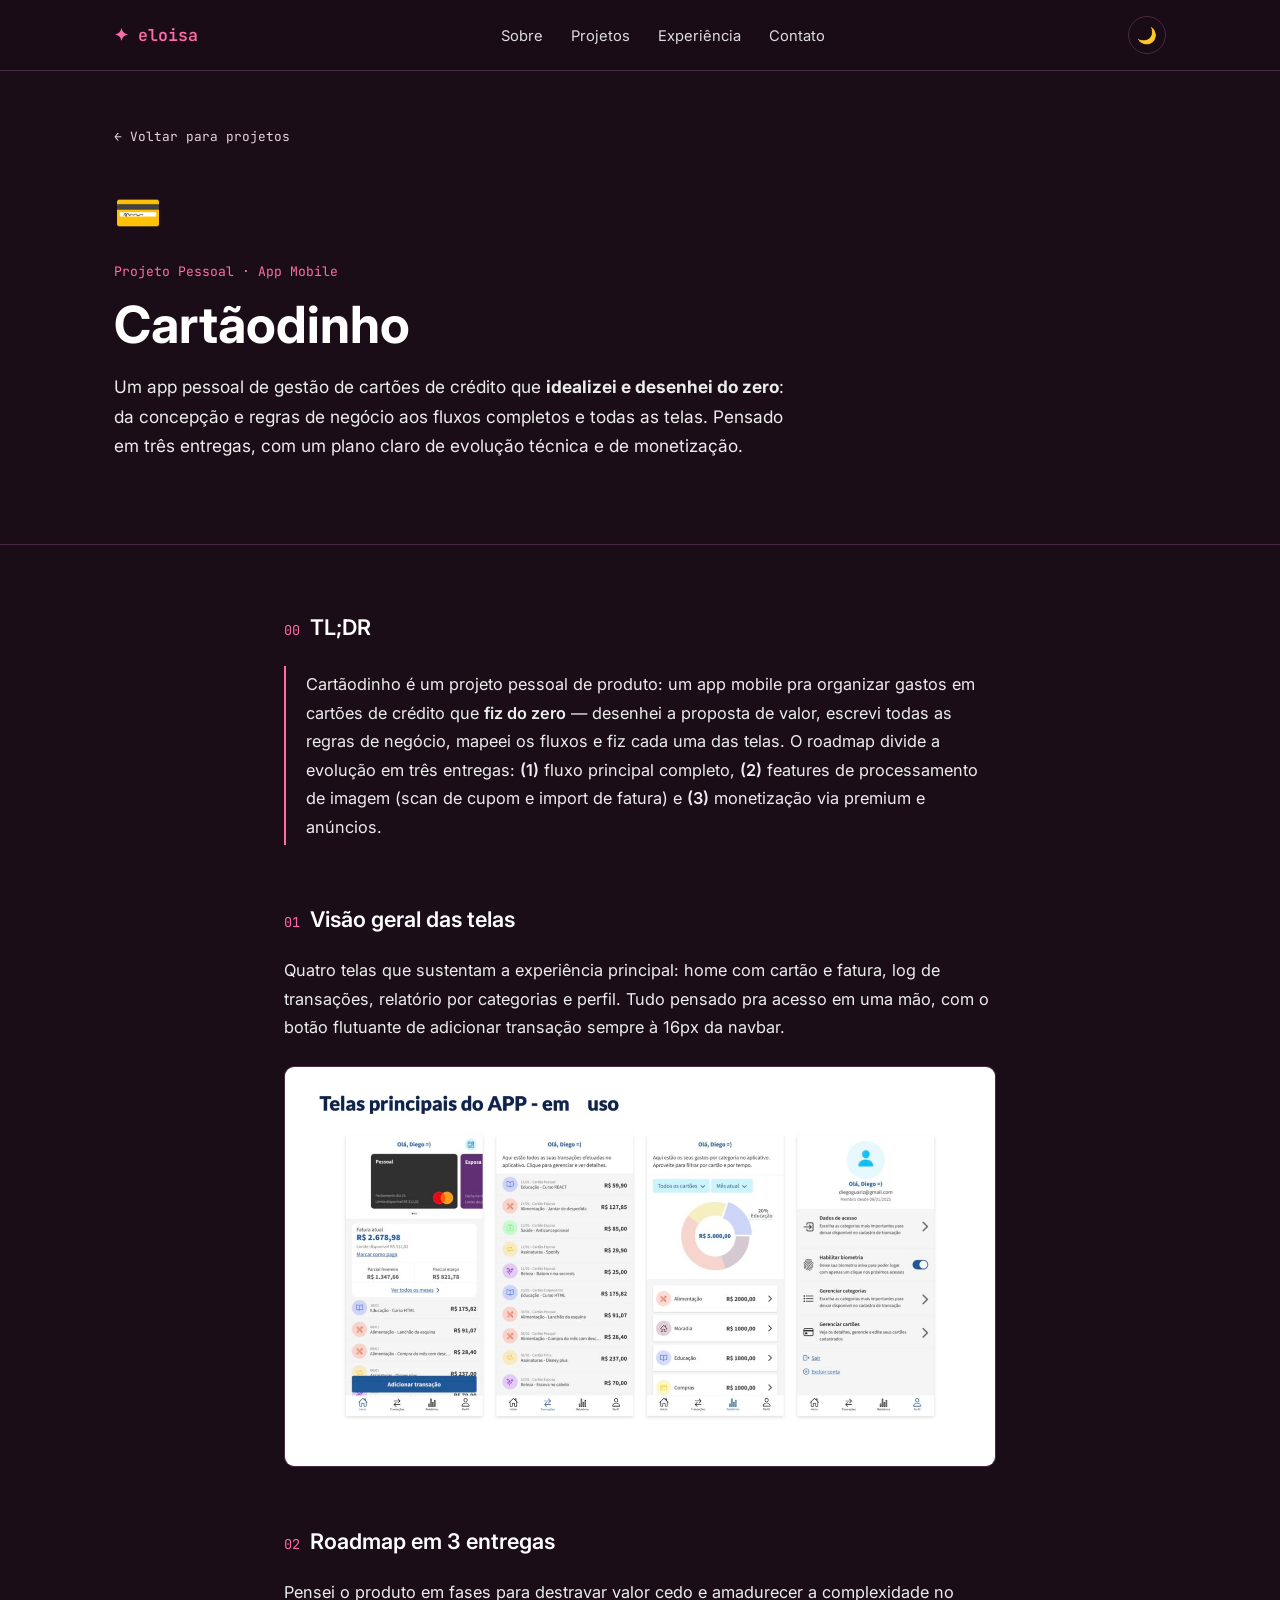
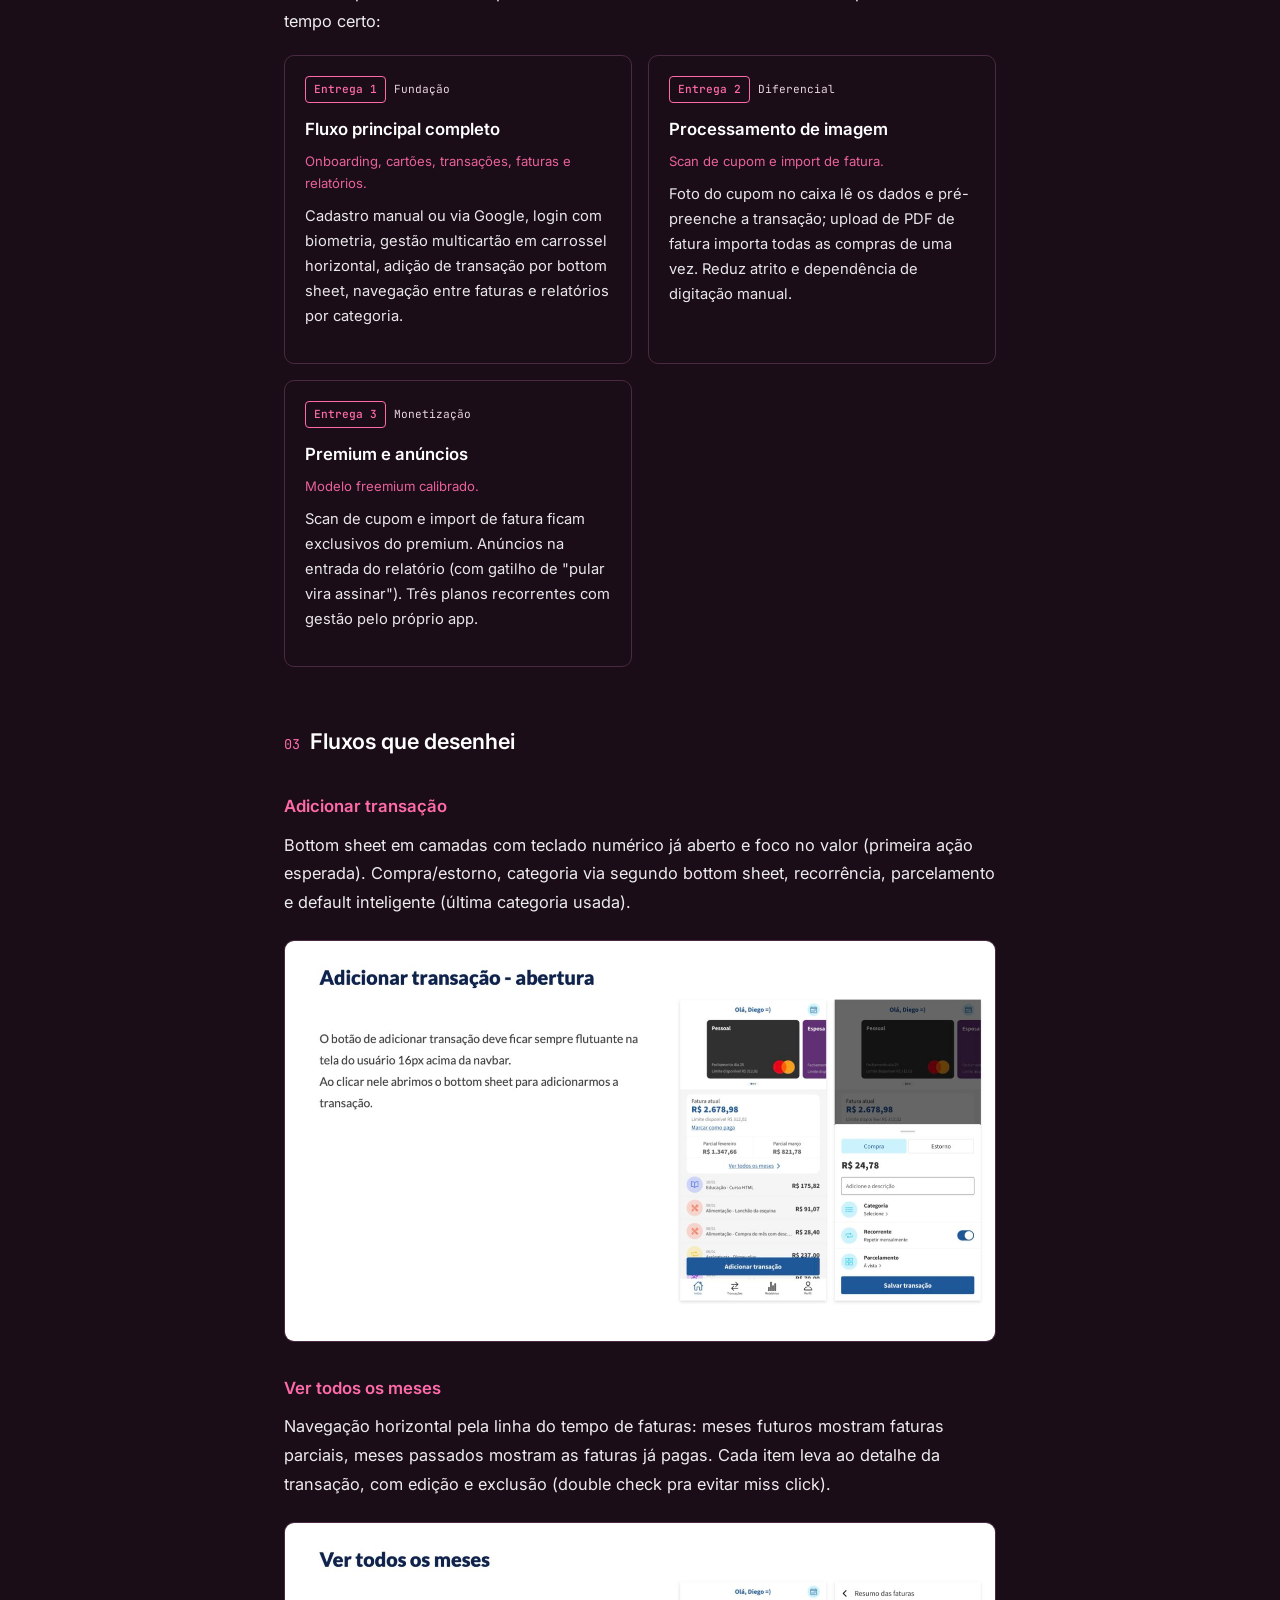
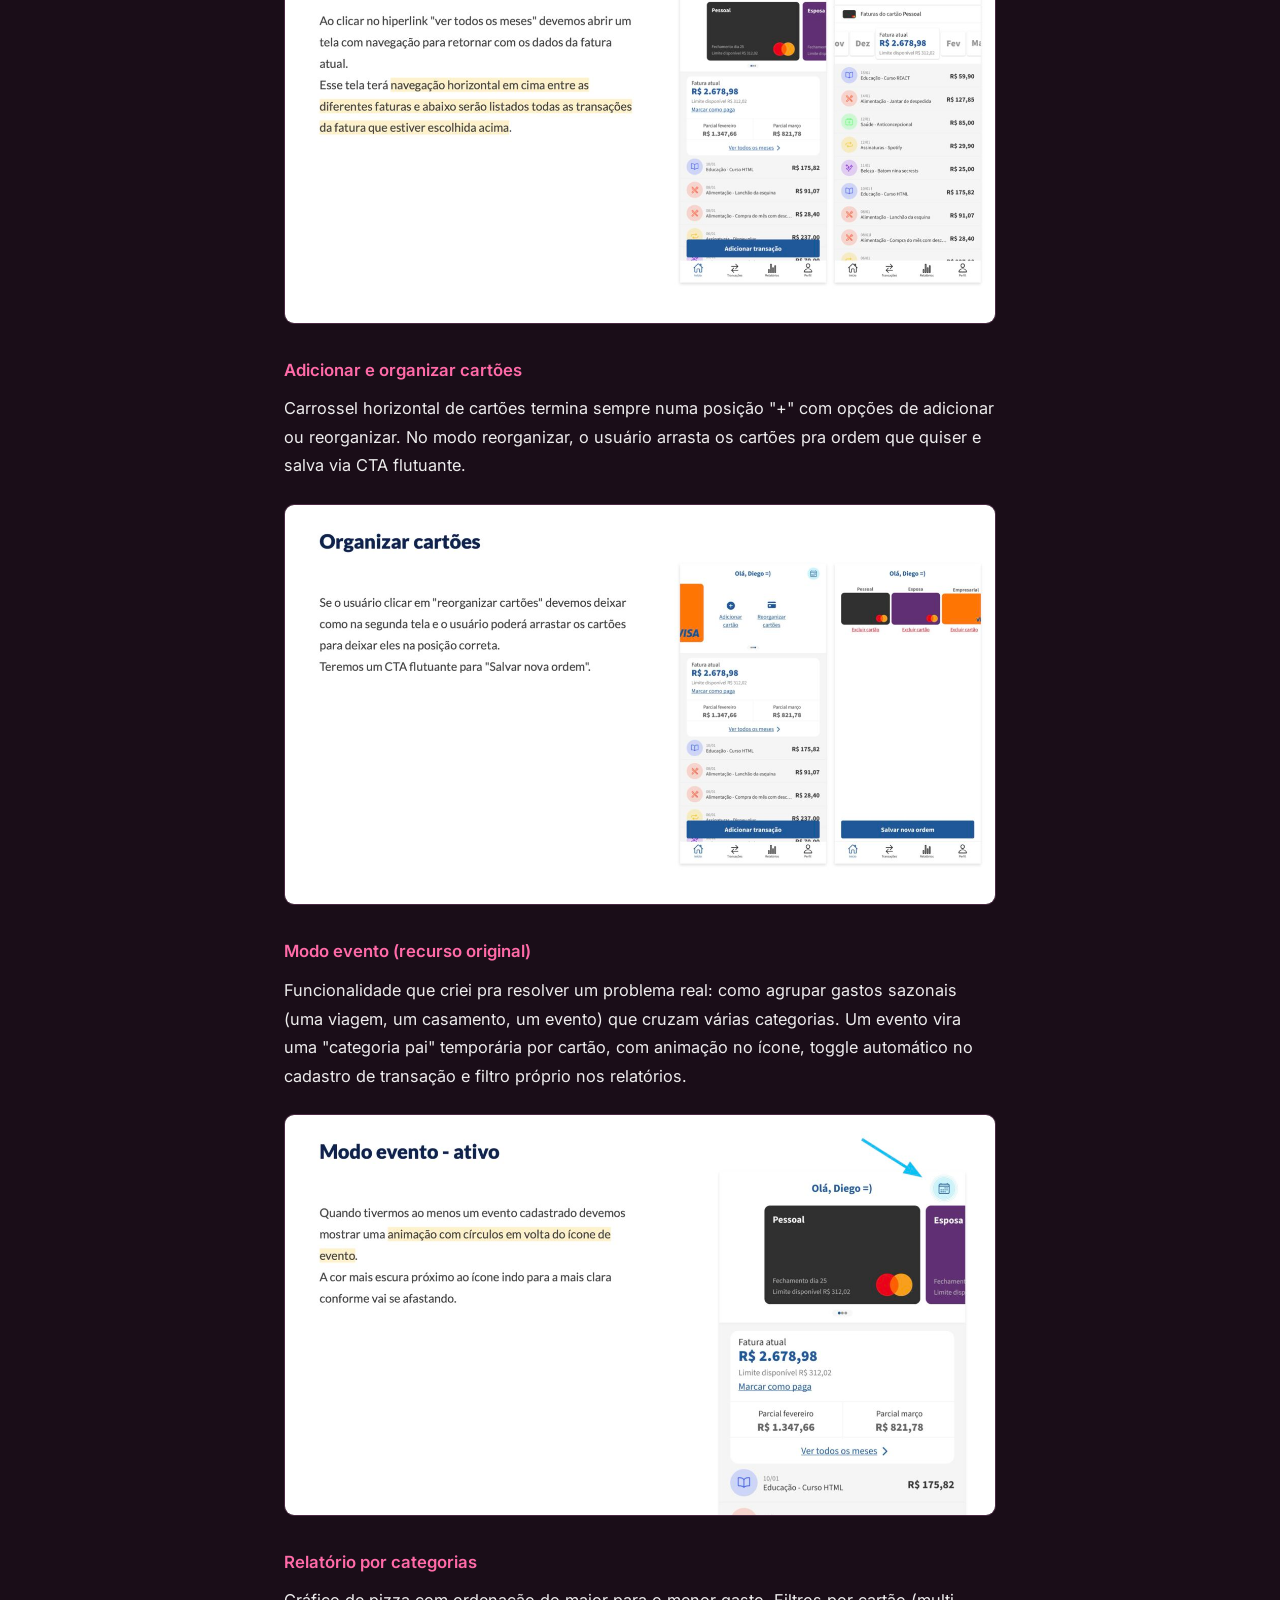
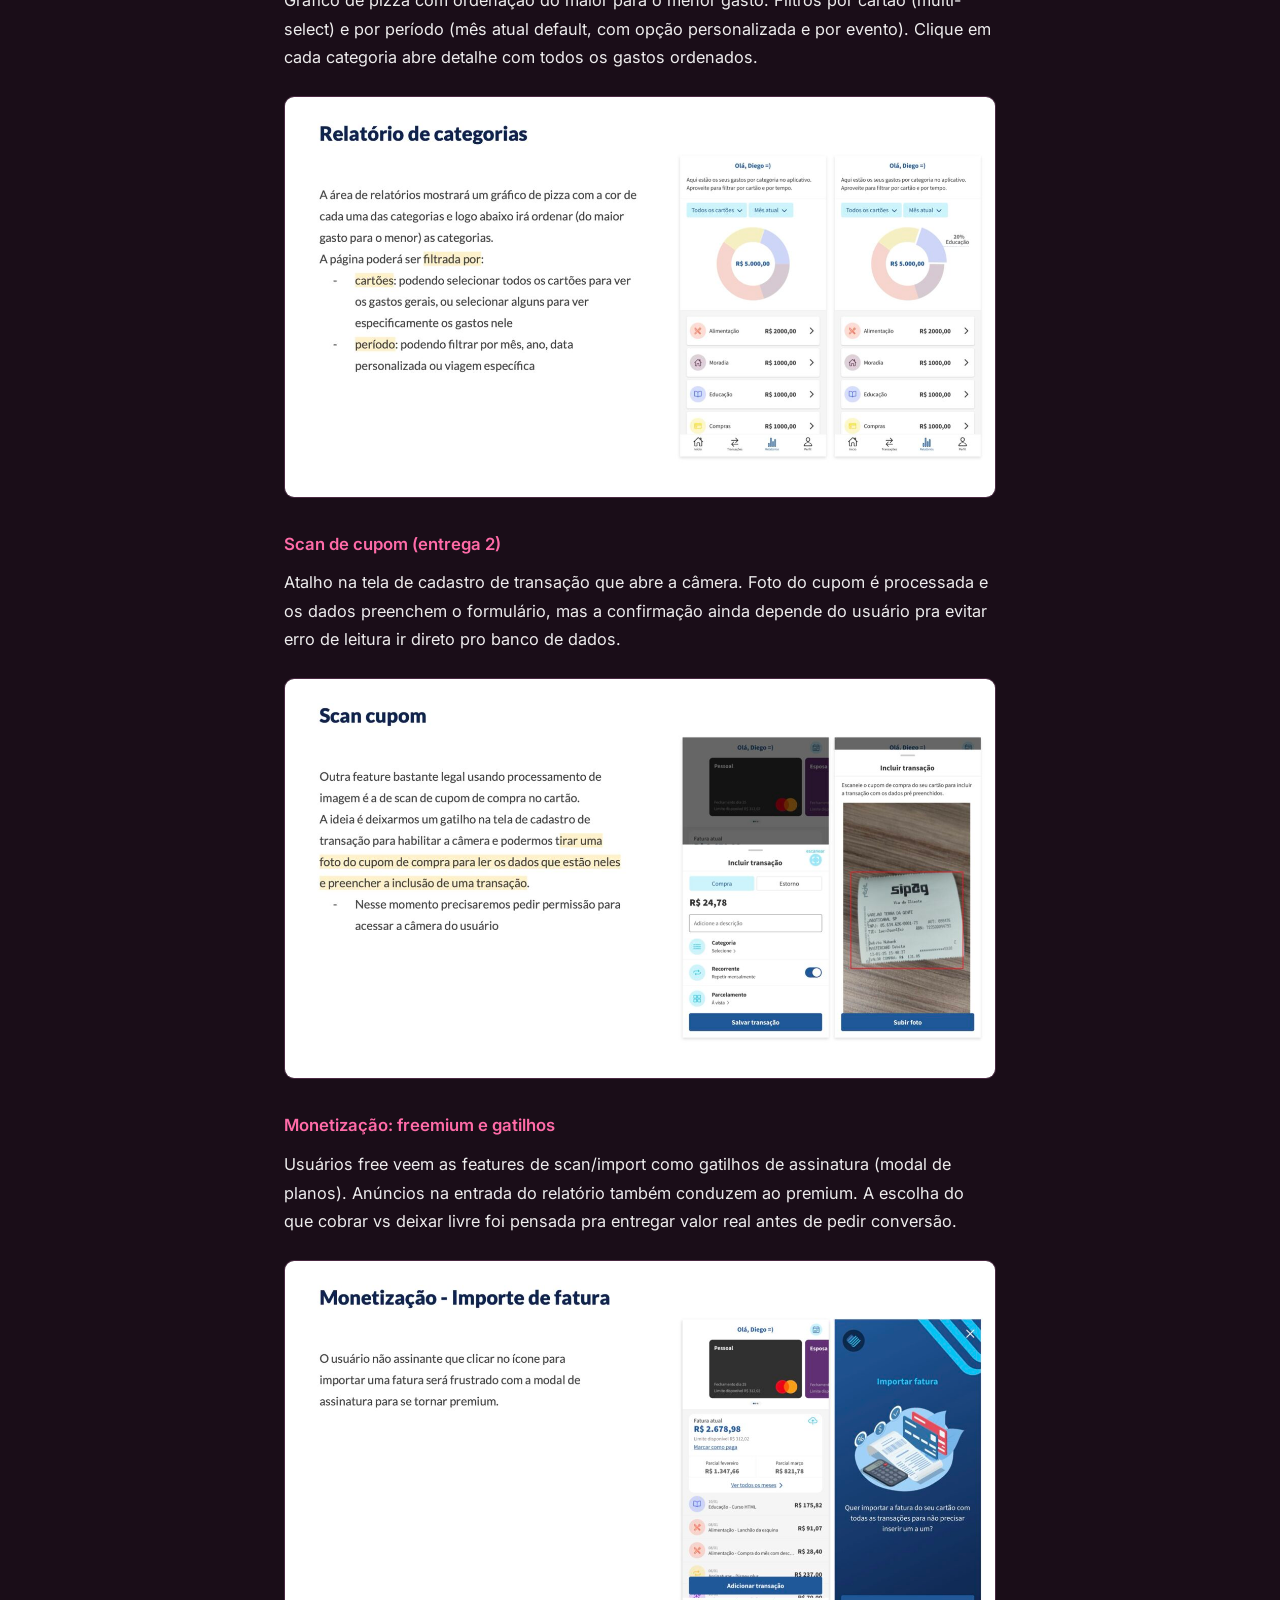
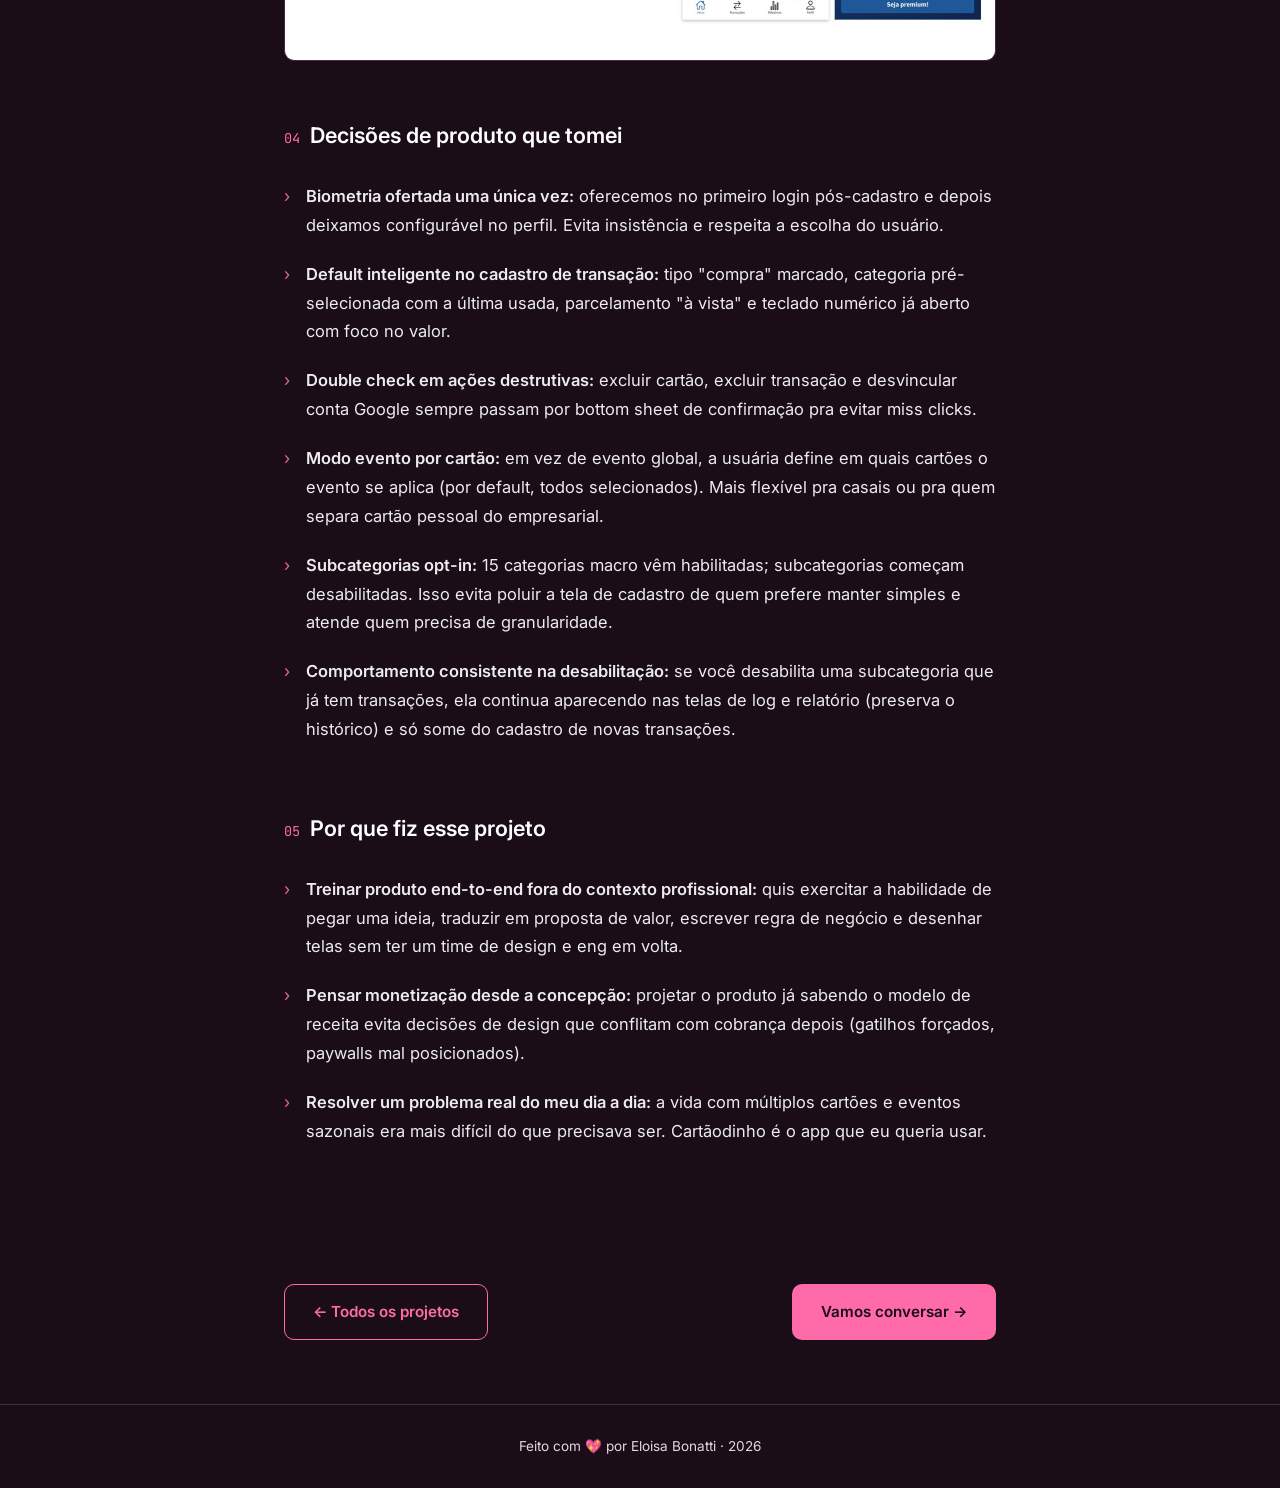
==== projetos/cartaodinho.html @ 11649a04 "feat: novo case Cartãodinho (projeto pessoal end-to-end) com telas" ====
<!DOCTYPE html>
<html lang="pt-BR">
<head>
  <meta charset="UTF-8" />
  <meta name="viewport" content="width=device-width, initial-scale=1.0" />
  <meta name="description" content="Cartãodinho: app pessoal de gestão de cartões de crédito. Da concepção aos fluxos e telas, desenhado do zero por Eloisa Bonatti." />
  <title>Cartãodinho · Projeto Pessoal · Eloisa Bonatti</title>
  <link rel="preconnect" href="https://fonts.googleapis.com">
  <link rel="preconnect" href="https://fonts.gstatic.com" crossorigin>
  <link href="https://fonts.googleapis.com/css2?family=Inter:wght@400;500;600;700;800&family=JetBrains+Mono:wght@400;600&display=swap" rel="stylesheet">
  <link rel="stylesheet" href="../src/styles/main.css" />
  <link rel="stylesheet" href="../src/styles/case.css" />
</head>
<body>
  <!-- NAV -->
  <header class="nav">
    <div class="container nav__inner">
      <a href="../index.html" class="nav__logo">✦ eloisa</a>
      <nav>
        <ul class="nav__links">
          <li><a href="../index.html#sobre">Sobre</a></li>
          <li><a href="../index.html#projetos">Projetos</a></li>
          <li><a href="../index.html#experiencia">Experiência</a></li>
          <li><a href="../index.html#contato">Contato</a></li>
        </ul>
      </nav>
      <button id="themeToggle" class="theme-toggle" aria-label="Alternar tema">🌙</button>
    </div>
  </header>

  <!-- CASE HERO -->
  <section class="case-hero">
    <div class="container">
      <a href="../index.html#projetos" class="back-link">← Voltar para projetos</a>
      <div class="case-hero__icon">💳</div>
      <p class="case-hero__category">Projeto Pessoal · App Mobile</p>
      <h1 class="case-hero__title">Cartãodinho</h1>
      <p class="case-hero__subtitle">
        Um app pessoal de gestão de cartões de crédito que <strong>idealizei e desenhei
        do zero</strong>: da concepção e regras de negócio aos fluxos completos e
        todas as telas. Pensado em três entregas, com um plano claro de evolução
        técnica e de monetização.
      </p>
    </div>
  </section>

  <!-- CASE BODY -->
  <article class="case-body container">

    <!-- TL;DR -->
    <section class="case-section">
      <h2><span class="case-section__num">00</span> TL;DR</h2>
      <div class="callout">
        <p>
          Cartãodinho é um projeto pessoal de produto: um app mobile pra organizar
          gastos em cartões de crédito que <strong>fiz do zero</strong> — desenhei a
          proposta de valor, escrevi todas as regras de negócio, mapeei os fluxos
          e fiz cada uma das telas. O roadmap divide a evolução em três entregas:
          <strong>(1)</strong> fluxo principal completo, <strong>(2)</strong> features
          de processamento de imagem (scan de cupom e import de fatura) e
          <strong>(3)</strong> monetização via premium e anúncios.
        </p>
      </div>
    </section>

    <!-- TELAS PRINCIPAIS -->
    <section class="case-section">
      <h2><span class="case-section__num">01</span> Visão geral das telas</h2>
      <p>
        Quatro telas que sustentam a experiência principal: home com cartão e fatura,
        log de transações, relatório por categorias e perfil. Tudo pensado pra acesso
        em uma mão, com o botão flutuante de adicionar transação sempre à 16px da
        navbar.
      </p>
      <figure class="screenshot">
        <img src="../public/cartaodinho/slide-14.jpg" alt="Quatro telas principais do app Cartãodinho: home, log de transações, relatórios e perfil" loading="lazy" />
      </figure>
    </section>

    <!-- ROADMAP -->
    <section class="case-section">
      <h2><span class="case-section__num">02</span> Roadmap em 3 entregas</h2>
      <p>
        Pensei o produto em fases para destravar valor cedo e amadurecer a
        complexidade no tempo certo:
      </p>
      <div class="groups">

        <div class="group">
          <div class="group__header">
            <span class="group__badge">Entrega 1</span>
            <span class="group__role">Fundação</span>
          </div>
          <h3>Fluxo principal completo</h3>
          <p class="group__hypo">Onboarding, cartões, transações, faturas e relatórios.</p>
          <p>
            Cadastro manual ou via Google, login com biometria, gestão multicartão
            em carrossel horizontal, adição de transação por bottom sheet, navegação
            entre faturas e relatórios por categoria.
          </p>
        </div>

        <div class="group">
          <div class="group__header">
            <span class="group__badge">Entrega 2</span>
            <span class="group__role">Diferencial</span>
          </div>
          <h3>Processamento de imagem</h3>
          <p class="group__hypo">Scan de cupom e import de fatura.</p>
          <p>
            Foto do cupom no caixa lê os dados e pré-preenche a transação;
            upload de PDF de fatura importa todas as compras de uma vez. Reduz
            atrito e dependência de digitação manual.
          </p>
        </div>

        <div class="group">
          <div class="group__header">
            <span class="group__badge">Entrega 3</span>
            <span class="group__role">Monetização</span>
          </div>
          <h3>Premium e anúncios</h3>
          <p class="group__hypo">Modelo freemium calibrado.</p>
          <p>
            Scan de cupom e import de fatura ficam exclusivos do premium.
            Anúncios na entrada do relatório (com gatilho de "pular vira assinar").
            Três planos recorrentes com gestão pelo próprio app.
          </p>
        </div>

      </div>
    </section>

    <!-- FLUXOS PRINCIPAIS -->
    <section class="case-section">
      <h2><span class="case-section__num">03</span> Fluxos que desenhei</h2>

      <h3 class="screen-title">Adicionar transação</h3>
      <p>
        Bottom sheet em camadas com teclado numérico já aberto e foco no valor
        (primeira ação esperada). Compra/estorno, categoria via segundo bottom sheet,
        recorrência, parcelamento e default inteligente (última categoria usada).
      </p>
      <figure class="screenshot">
        <img src="../public/cartaodinho/slide-16.jpg" alt="Fluxo de adicionar transação" loading="lazy" />
      </figure>

      <h3 class="screen-title">Ver todos os meses</h3>
      <p>
        Navegação horizontal pela linha do tempo de faturas: meses futuros mostram
        faturas parciais, meses passados mostram as faturas já pagas. Cada item leva
        ao detalhe da transação, com edição e exclusão (double check pra evitar
        miss click).
      </p>
      <figure class="screenshot">
        <img src="../public/cartaodinho/slide-26.jpg" alt="Tela de navegação entre todos os meses e detalhe da fatura" loading="lazy" />
      </figure>

      <h3 class="screen-title">Adicionar e organizar cartões</h3>
      <p>
        Carrossel horizontal de cartões termina sempre numa posição "+" com opções
        de adicionar ou reorganizar. No modo reorganizar, o usuário arrasta os
        cartões pra ordem que quiser e salva via CTA flutuante.
      </p>
      <figure class="screenshot">
        <img src="../public/cartaodinho/slide-33.jpg" alt="Tela de gestão e reorganização de cartões" loading="lazy" />
      </figure>

      <h3 class="screen-title">Modo evento (recurso original)</h3>
      <p>
        Funcionalidade que criei pra resolver um problema real: como agrupar gastos
        sazonais (uma viagem, um casamento, um evento) que cruzam várias categorias.
        Um evento vira uma "categoria pai" temporária por cartão, com animação no
        ícone, toggle automático no cadastro de transação e filtro próprio nos
        relatórios.
      </p>
      <figure class="screenshot">
        <img src="../public/cartaodinho/slide-37.jpg" alt="Modo evento ativo na home" loading="lazy" />
      </figure>

      <h3 class="screen-title">Relatório por categorias</h3>
      <p>
        Gráfico de pizza com ordenação do maior para o menor gasto. Filtros por
        cartão (multi-select) e por período (mês atual default, com opção
        personalizada e por evento). Clique em cada categoria abre detalhe com
        todos os gastos ordenados.
      </p>
      <figure class="screenshot">
        <img src="../public/cartaodinho/slide-43.jpg" alt="Tela de relatório de categorias com gráfico de pizza" loading="lazy" />
      </figure>

      <h3 class="screen-title">Scan de cupom (entrega 2)</h3>
      <p>
        Atalho na tela de cadastro de transação que abre a câmera. Foto do cupom
        é processada e os dados preenchem o formulário, mas a confirmação ainda
        depende do usuário pra evitar erro de leitura ir direto pro banco de dados.
      </p>
      <figure class="screenshot">
        <img src="../public/cartaodinho/slide-65.jpg" alt="Fluxo de scan de cupom para preencher transação" loading="lazy" />
      </figure>

      <h3 class="screen-title">Monetização: freemium e gatilhos</h3>
      <p>
        Usuários free veem as features de scan/import como gatilhos de assinatura
        (modal de planos). Anúncios na entrada do relatório também conduzem ao
        premium. A escolha do que cobrar vs deixar livre foi pensada pra entregar
        valor real antes de pedir conversão.
      </p>
      <figure class="screenshot">
        <img src="../public/cartaodinho/slide-69.jpg" alt="Tela de frustração para importar fatura, levando ao premium" loading="lazy" />
      </figure>
    </section>

    <!-- DETALHES DE PRODUTO -->
    <section class="case-section">
      <h2><span class="case-section__num">04</span> Decisões de produto que tomei</h2>
      <ul class="bullet-list">
        <li>
          <strong>Biometria ofertada uma única vez:</strong> oferecemos no primeiro
          login pós-cadastro e depois deixamos configurável no perfil. Evita
          insistência e respeita a escolha do usuário.
        </li>
        <li>
          <strong>Default inteligente no cadastro de transação:</strong> tipo "compra"
          marcado, categoria pré-selecionada com a última usada, parcelamento "à
          vista" e teclado numérico já aberto com foco no valor.
        </li>
        <li>
          <strong>Double check em ações destrutivas:</strong> excluir cartão, excluir
          transação e desvincular conta Google sempre passam por bottom sheet de
          confirmação pra evitar miss clicks.
        </li>
        <li>
          <strong>Modo evento por cartão:</strong> em vez de evento global, a usuária
          define em quais cartões o evento se aplica (por default, todos selecionados).
          Mais flexível pra casais ou pra quem separa cartão pessoal do empresarial.
        </li>
        <li>
          <strong>Subcategorias opt-in:</strong> 15 categorias macro vêm habilitadas;
          subcategorias começam desabilitadas. Isso evita poluir a tela de cadastro
          de quem prefere manter simples e atende quem precisa de granularidade.
        </li>
        <li>
          <strong>Comportamento consistente na desabilitação:</strong> se você
          desabilita uma subcategoria que já tem transações, ela continua aparecendo
          nas telas de log e relatório (preserva o histórico) e só some do cadastro
          de novas transações.
        </li>
      </ul>
    </section>

    <!-- APRENDIZADOS -->
    <section class="case-section">
      <h2><span class="case-section__num">05</span> Por que fiz esse projeto</h2>
      <ul class="bullet-list">
        <li>
          <strong>Treinar produto end-to-end fora do contexto profissional:</strong>
          quis exercitar a habilidade de pegar uma ideia, traduzir em proposta de
          valor, escrever regra de negócio e desenhar telas sem ter um time de
          design e eng em volta.
        </li>
        <li>
          <strong>Pensar monetização desde a concepção:</strong> projetar
          o produto já sabendo o modelo de receita evita decisões de design que
          conflitam com cobrança depois (gatilhos forçados, paywalls mal
          posicionados).
        </li>
        <li>
          <strong>Resolver um problema real do meu dia a dia:</strong> a vida com
          múltiplos cartões e eventos sazonais era mais difícil do que precisava ser.
          Cartãodinho é o app que eu queria usar.
        </li>
      </ul>
    </section>

  </article>

  <!-- NAV ENTRE PROJETOS -->
  <section class="case-nav container">
    <a href="../index.html#projetos" class="btn btn--ghost">← Todos os projetos</a>
    <a href="../index.html#contato" class="btn btn--primary">Vamos conversar →</a>
  </section>

  <footer class="footer">
    <div class="container">
      <p>Feito com 💖 por Eloisa Bonatti · <span id="year"></span></p>
    </div>
  </footer>

  <script src="../src/utils/main.js"></script>
</body>
</html>
---- src/styles/main.css ----
/* ============ TOKENS ============ */
:root {
  --bg: #1a0d18;
  --bg-alt: #221020;
  --surface: #2b1428;
  --border: #4a2942;
  --text: #ffffff;
  --text-muted: #e8d4e0;
  --accent: #ff6ba8;
  --accent-soft: rgba(255, 107, 168, 0.14);
  --shadow: 0 10px 30px -15px rgba(255, 107, 168, 0.4);
  --radius: 10px;
  --container: 1100px;
  --transition: 0.25s ease;
}

[data-theme="light"] {
  --bg: #fff5f9;
  --bg-alt: #ffe4ef;
  --surface: #ffffff;
  --border: #ffc4dc;
  --text: #2d0f23;
  --text-muted: #5c2945;
  --accent: #c2185b;
  --accent-soft: rgba(194, 24, 91, 0.08);
  --shadow: 0 4px 20px -6px rgba(194, 24, 91, 0.15);
}

/* ============ RESET ============ */
* { box-sizing: border-box; margin: 0; padding: 0; }
html { scroll-behavior: smooth; }
body {
  font-family: 'Inter', system-ui, sans-serif;
  background: var(--bg);
  color: var(--text);
  line-height: 1.7;
  font-size: 16.5px;
  -webkit-font-smoothing: antialiased;
  -moz-osx-font-smoothing: grayscale;
  transition: background var(--transition), color var(--transition);
}
a { color: inherit; text-decoration: none; transition: color var(--transition); }
ul { list-style: none; }
img { max-width: 100%; display: block; }

.container { max-width: var(--container); margin: 0 auto; padding: 0 24px; }

/* ============ NAV ============ */
.nav {
  position: sticky; top: 0; z-index: 50;
  background: rgba(10, 14, 26, 0.85);
  backdrop-filter: blur(10px);
  border-bottom: 1px solid var(--border);
}
.nav { background: rgba(26, 13, 24, 0.85); }
[data-theme="light"] .nav { background: rgba(255, 245, 249, 0.9); }
.nav__inner { display: flex; align-items: center; justify-content: space-between; height: 70px; }
.nav__logo { font-family: 'JetBrains Mono', monospace; font-weight: 600; color: var(--accent); }
.nav__links { display: flex; gap: 28px; }
.nav__links a { font-size: 0.92rem; color: var(--text); opacity: 0.85; }
.nav__links a:hover { opacity: 1; }
.nav__links a:hover { color: var(--accent); }
.theme-toggle {
  background: none; border: 1px solid var(--border); color: var(--text);
  width: 38px; height: 38px; border-radius: 50%; cursor: pointer;
  font-size: 1rem; transition: all var(--transition);
}
.theme-toggle:hover { border-color: var(--accent); color: var(--accent); }

/* ============ HERO ============ */
.hero { padding: 120px 0 100px; }
.hero__inner { max-width: 800px; }
.hero__hello { color: var(--accent); font-family: 'JetBrains Mono', monospace; font-size: 0.95rem; margin-bottom: 20px; }
.hero__name { font-size: clamp(2.5rem, 6vw, 4.5rem); font-weight: 800; line-height: 1.1; margin-bottom: 10px; }
.hero__role { font-size: clamp(1.5rem, 4vw, 2.8rem); font-weight: 700; color: var(--text-muted); margin-bottom: 24px; }
.hero__bio { font-size: 1.1rem; color: var(--text); max-width: 600px; margin-bottom: 40px; opacity: 0.92; }
.hero__ctas { display: flex; gap: 16px; flex-wrap: wrap; }

/* ============ BUTTONS ============ */
.btn {
  display: inline-block; padding: 14px 28px; border-radius: var(--radius);
  font-weight: 600; font-size: 0.95rem; cursor: pointer;
  transition: all var(--transition); border: 1px solid transparent;
}
.btn--primary { background: var(--accent); color: var(--bg); }
.btn--primary:hover { transform: translateY(-2px); box-shadow: var(--shadow); }
.btn--ghost { background: transparent; border-color: var(--accent); color: var(--accent); }
.btn--ghost:hover { background: var(--accent-soft); }
.btn--large { padding: 18px 40px; font-size: 1.05rem; }

/* ============ SECTIONS ============ */
.section { padding: 90px 0; }
.section--alt { background: var(--bg-alt); }
.section__title {
  font-size: clamp(1.6rem, 4vw, 2.2rem); font-weight: 700;
  margin-bottom: 50px; display: flex; align-items: center; gap: 14px;
}
.section__title::after {
  content: ""; flex: 1; height: 1px; background: var(--border); max-width: 280px;
}
.section__index {
  font-family: 'JetBrains Mono', monospace; color: var(--accent);
  font-size: 1.1rem; font-weight: 500;
}

/* ============ SOBRE ============ */
.about { display: grid; grid-template-columns: 1.5fr 1fr; gap: 60px; align-items: start; }
.about__text p { color: var(--text); margin-bottom: 16px; opacity: 0.9; font-size: 1.02rem; }
.about__text strong { color: var(--text); }
.about__highlights { display: grid; gap: 16px; }
.highlight {
  background: var(--surface); border: 1px solid var(--border);
  padding: 20px; border-radius: var(--radius);
  display: flex; flex-direction: column; gap: 4px;
}
.highlight__num { font-size: 2rem; font-weight: 700; color: var(--accent); }
.highlight span:last-child { color: var(--text-muted); font-size: 0.9rem; }

/* ============ PROJETOS ============ */
.projects {
  display: grid;
  grid-template-columns: repeat(auto-fit, minmax(300px, 1fr));
  gap: 24px;
}
.project {
  background: var(--surface); border: 1px solid var(--border);
  border-radius: var(--radius); padding: 28px;
  transition: all var(--transition);
  display: flex; flex-direction: column;
  color: var(--text);
}
.project--clickable { cursor: pointer; }
.project:hover {
  transform: translateY(-6px); border-color: var(--accent);
  box-shadow: var(--shadow);
}
.project__icon { font-size: 2rem; margin-bottom: 18px; }
.project__title { font-size: 1.3rem; font-weight: 700; margin-bottom: 6px; }
.project__subtitle { color: var(--accent); font-size: 0.85rem; margin-bottom: 14px; font-family: 'JetBrains Mono', monospace; }
.project__desc { color: var(--text); font-size: 0.95rem; flex: 1; margin-bottom: 18px; opacity: 0.88; line-height: 1.65; }
.project__tags { display: flex; flex-wrap: wrap; gap: 8px; margin-bottom: 16px; }
.project__tag {
  font-family: 'JetBrains Mono', monospace; font-size: 0.75rem;
  color: var(--accent); padding: 4px 10px;
  background: var(--accent-soft); border-radius: 20px;
}
.project__impact {
  font-size: 0.85rem; color: var(--text);
  padding: 10px 14px; background: var(--accent-soft);
  border-radius: 8px; margin-bottom: 16px; font-weight: 500;
}
.project__cta {
  font-size: 0.9rem; color: var(--accent); font-weight: 600;
  margin-top: auto;
}
.project:hover .project__cta { transform: translateX(4px); }

/* ============ TIMELINE (EXPERIÊNCIA) ============ */
.timeline { position: relative; padding-left: 30px; }
.timeline::before {
  content: ""; position: absolute; left: 8px; top: 8px; bottom: 8px;
  width: 2px; background: linear-gradient(var(--accent), transparent);
}
.timeline__item {
  position: relative; margin-bottom: 32px;
  background: var(--surface); border: 1px solid var(--border);
  border-radius: var(--radius); padding: 28px;
  transition: border-color var(--transition);
}
.timeline__item::before {
  content: ""; position: absolute; left: -30px; top: 32px;
  width: 16px; height: 16px; border-radius: 50%;
  background: var(--bg); border: 3px solid var(--accent);
  box-shadow: 0 0 0 4px var(--accent-soft);
}
.timeline__item:hover { border-color: var(--accent); }

/* Header: empresa + tempo de permanência */
.timeline__header {
  display: flex; justify-content: space-between; align-items: flex-start;
  gap: 16px; flex-wrap: wrap;
  padding-bottom: 18px; margin-bottom: 18px;
  border-bottom: 1px solid var(--border);
}
.timeline__company-name {
  font-size: 1.25rem; font-weight: 700; margin-bottom: 4px;
}
.timeline__company-sub {
  color: var(--text); font-size: 0.9rem; opacity: 0.85;
}
.timeline__tenure {
  display: flex; flex-direction: column; align-items: flex-end; gap: 6px;
}
.timeline__period {
  font-family: 'JetBrains Mono', monospace;
  font-size: 0.78rem; color: var(--text-muted);
}
.timeline__badge {
  font-family: 'JetBrains Mono', monospace;
  font-size: 0.75rem; font-weight: 600;
  padding: 4px 12px; border-radius: 20px;
  background: var(--accent); color: var(--bg);
}
.timeline__badge--soft {
  background: transparent; color: var(--text-muted);
  border: 1px solid var(--border);
}

/* Cargos dentro da empresa */
.timeline__roles {
  display: flex; flex-direction: column; gap: 20px;
}
.role { padding-left: 16px; border-left: 2px solid var(--border); transition: border-color var(--transition); }
.role:hover { border-left-color: var(--accent); }
.role__period {
  font-family: 'JetBrains Mono', monospace;
  font-size: 0.75rem; color: var(--accent); margin-bottom: 6px;
}
.role__title {
  font-size: 1rem; font-weight: 600; margin-bottom: 8px;
}
.role__desc { color: var(--text); font-size: 0.95rem; line-height: 1.7; opacity: 0.88; }

@media (max-width: 640px) {
  .timeline__tenure { align-items: flex-start; }
}

/* ============ FORMAÇÃO ============ */
.education {
  display: grid; grid-template-columns: repeat(auto-fit, minmax(280px, 1fr));
  gap: 24px;
}
.education__card {
  background: var(--surface); border: 1px solid var(--border);
  border-radius: var(--radius); padding: 28px;
  display: flex; gap: 20px; align-items: flex-start;
  transition: all var(--transition);
}
.education__card:hover { border-color: var(--accent); transform: translateY(-4px); }
.education__icon { font-size: 2rem; }
.education__card h3 { margin-bottom: 8px; font-size: 1.1rem; }
.education__school { color: var(--text); font-size: 0.95rem; margin-bottom: 4px; opacity: 0.9; }
.education__period {
  font-family: 'JetBrains Mono', monospace;
  color: var(--accent); font-size: 0.85rem;
}

/* ============ SKILLS ============ */
.skills { display: grid; grid-template-columns: repeat(auto-fit, minmax(250px, 1fr)); gap: 24px; }
.skill-group {
  background: var(--surface); border: 1px solid var(--border);
  padding: 28px; border-radius: var(--radius);
}
.skill-group h3 { color: var(--accent); margin-bottom: 16px; font-size: 1.1rem; }
.skill-group ul li {
  font-family: 'JetBrains Mono', monospace; font-size: 0.9rem;
  color: var(--text); padding: 6px 0; position: relative; padding-left: 18px;
  opacity: 0.9;
}
.skill-group ul li::before { content: "▸"; color: var(--accent); position: absolute; left: 0; }

/* ============ CONTATO ============ */
.contact { text-align: center; }
.contact__lead { color: var(--text); max-width: 500px; margin: 0 auto 40px; font-size: 1.05rem; opacity: 0.9; }
.contact__ctas { display: flex; gap: 16px; justify-content: center; flex-wrap: wrap; }
.contact__social { margin-top: 40px; display: flex; gap: 24px; justify-content: center; }
.contact__social a { color: var(--text-muted); font-size: 0.9rem; }
.contact__social a:hover { color: var(--accent); }

/* ============ FOOTER ============ */
.footer {
  padding: 30px 0; border-top: 1px solid var(--border);
  text-align: center; color: var(--text-muted); font-size: 0.85rem;
}

/* ============ RESPONSIVO ============ */
@media (max-width: 720px) {
  .nav__links { display: none; }
  .about { grid-template-columns: 1fr; }
  .hero { padding: 80px 0 60px; }
  .section { padding: 60px 0; }
  .section__title::after { display: none; }
}
---- src/styles/case.css ----
/* ============ CASE PAGE — versão enxuta ============ */
.back-link {
  display: inline-block;
  font-family: 'JetBrains Mono', monospace;
  font-size: 0.8rem;
  color: var(--text-muted);
  margin-bottom: 32px;
  transition: color var(--transition);
}
.back-link:hover { color: var(--accent); }

/* HERO mais leve */
.case-hero {
  padding: 50px 0 60px;
  border-bottom: 1px solid var(--border);
}
.case-hero__icon { font-size: 2.4rem; margin-bottom: 16px; }
.case-hero__category {
  font-family: 'JetBrains Mono', monospace;
  color: var(--accent);
  font-size: 0.82rem;
  margin-bottom: 12px;
}
.case-hero__title {
  font-size: clamp(2rem, 5vw, 3.2rem);
  font-weight: 700;
  margin-bottom: 18px;
  line-height: 1.15;
}
.case-hero__subtitle {
  font-size: 1.08rem;
  color: var(--text);
  max-width: 680px;
  margin-bottom: 24px;
  line-height: 1.7;
  opacity: 0.92;
}

/* Author badge minimalista */
.author-badge {
  display: inline-block;
  font-size: 0.82rem;
  color: var(--accent);
  margin-bottom: 32px;
  padding-bottom: 4px;
  border-bottom: 1px solid var(--accent);
}

/* Meta como linha simples */
.case-meta {
  display: flex;
  flex-wrap: wrap;
  gap: 32px;
  padding-top: 24px;
  border-top: 1px solid var(--border);
  font-size: 0.88rem;
}
.case-meta > div { display: flex; flex-direction: column; gap: 4px; }
.case-meta__label {
  font-family: 'JetBrains Mono', monospace;
  font-size: 0.7rem;
  color: var(--text-muted);
  text-transform: uppercase;
  letter-spacing: 0.05em;
}

/* BODY com mais respiro */
.case-body { padding: 64px 24px 40px; max-width: 760px; }
.case-section { margin-bottom: 56px; }
.case-section h2 {
  font-size: 1.35rem;
  font-weight: 600;
  margin-bottom: 18px;
  display: flex;
  align-items: baseline;
  gap: 10px;
}
.case-section__num {
  font-family: 'JetBrains Mono', monospace;
  color: var(--accent);
  font-size: 0.85rem;
  font-weight: 400;
}
.case-section p {
  color: var(--text);
  margin-bottom: 14px;
  font-size: 1.02rem;
  line-height: 1.75;
  opacity: 0.92;
}
.case-section p strong { color: var(--text); font-weight: 600; opacity: 1; }

/* Callout mais discreto */
.callout {
  border-left: 2px solid var(--accent);
  padding: 4px 0 4px 20px;
  margin: 20px 0;
  background: transparent;
}
.callout p { color: var(--text); margin: 0; }

.quote {
  font-style: italic;
  font-size: 1.1rem !important;
  padding-left: 18px;
  border-left: 2px solid var(--accent);
  color: var(--text) !important;
  margin: 20px 0 !important;
  opacity: 1 !important;
}

/* Lista de bullets minimal */
.bullet-list { list-style: none; padding: 0; margin: 16px 0; }
.bullet-list li {
  padding: 10px 0 10px 22px;
  position: relative;
  color: var(--text);
  line-height: 1.75;
  opacity: 0.92;
}
.bullet-list li::before {
  content: "›"; color: var(--accent);
  position: absolute; left: 0;
}
.bullet-list strong { color: var(--text); font-weight: 600; }

/* HIPÓTESES sem cards */
.hypotheses {
  display: grid;
  grid-template-columns: 1fr;
  gap: 16px;
  margin-top: 20px;
}
.hypothesis {
  padding: 16px 0 16px 22px;
  border-left: 2px solid var(--border);
  background: transparent;
  border-radius: 0;
}
.hypothesis:hover { border-left-color: var(--accent); }
.hypothesis__label {
  font-family: 'JetBrains Mono', monospace;
  font-size: 0.72rem;
  color: var(--accent);
  text-transform: uppercase;
  letter-spacing: 0.05em;
  margin-bottom: 8px;
}
.hypothesis p { margin: 0; color: var(--text); line-height: 1.7; opacity: 0.92; }
.hypothesis strong { color: var(--text); }

/* GRUPOS — cards mais limpos, 2 colunas */
.groups {
  display: grid;
  grid-template-columns: repeat(auto-fit, minmax(280px, 1fr));
  gap: 16px;
  margin-top: 20px;
}
.group {
  background: transparent;
  border: 1px solid var(--border);
  border-radius: var(--radius);
  padding: 20px;
  transition: border-color var(--transition);
}
.group:hover { border-color: var(--accent); transform: none; }
.group__header { display: flex; gap: 8px; margin-bottom: 12px; align-items: center; }
.group__badge {
  font-family: 'JetBrains Mono', monospace;
  font-size: 0.7rem;
  padding: 3px 8px;
  background: transparent;
  color: var(--accent);
  border: 1px solid var(--accent);
  border-radius: 4px;
  font-weight: 500;
}
.group__role {
  font-family: 'JetBrains Mono', monospace;
  font-size: 0.7rem;
  color: var(--text-muted);
}
.group h3 { font-size: 1.05rem; margin-bottom: 6px; font-weight: 600; }
.group__hypo {
  color: var(--accent) !important;
  font-size: 0.82rem !important;
  margin-bottom: 10px !important;
  font-weight: 400 !important;
}
.group p { font-size: 0.92rem; line-height: 1.7; color: var(--text); opacity: 0.9; }

/* WINNER CARD — sutil, sem peso */
.winner-card {
  border-left: 3px solid var(--accent);
  padding: 16px 0 16px 22px;
  margin: 20px 0;
  background: transparent;
}
.winner-card__badge {
  display: inline-block;
  font-family: 'JetBrains Mono', monospace;
  font-size: 0.72rem;
  color: var(--accent);
  font-weight: 600;
  margin-bottom: 10px;
  text-transform: uppercase;
  letter-spacing: 0.06em;
  padding: 0;
  background: transparent;
}
.winner-card h3 {
  font-size: 1.15rem;
  margin-bottom: 10px;
  font-weight: 600;
}
.winner-card p {
  color: var(--text);
  margin: 0;
  line-height: 1.75;
  opacity: 0.92;
}
.winner-card p strong { color: var(--text); }

/* MÉTRICAS — lista simples */
.metrics {
  display: grid;
  grid-template-columns: 1fr;
  gap: 0;
  margin-top: 20px;
}
.metric {
  display: flex;
  align-items: flex-start;
  gap: 14px;
  padding: 14px 0;
  border-bottom: 1px solid var(--border);
  background: transparent;
  border-radius: 0;
}
.metric:last-child { border-bottom: none; }
.metric > span { font-size: 1.1rem; opacity: 0.8; }
.metric strong { color: var(--text); font-size: 0.95rem; font-weight: 600; }
.metric div { font-size: 0.88rem; color: var(--text-muted); line-height: 1.5; }

/* NAV ENTRE PROJETOS */
.case-nav {
  display: flex;
  justify-content: space-between;
  gap: 16px;
  flex-wrap: wrap;
  padding: 32px 24px 64px;
  max-width: 760px;
  margin: 0 auto;
}

/* SCREENSHOTS */
.screenshot {
  margin: 24px 0 32px;
  border: 1px solid var(--border);
  border-radius: var(--radius);
  overflow: hidden;
  background: var(--surface);
}
.screenshot img {
  display: block;
  width: 100%;
  height: auto;
}
.screen-title {
  font-size: 1.05rem;
  font-weight: 600;
  margin: 32px 0 10px;
  color: var(--accent);
}

/* SOON CARD */
.project--soon {
  opacity: 0.55;
  cursor: not-allowed;
  pointer-events: none;
}
.project--soon .project__cta {
  color: var(--text-muted);
  font-style: italic;
}

@media (max-width: 720px) {
  .case-meta { gap: 18px; }
  .case-body { padding: 40px 20px; }
  .case-section { margin-bottom: 40px; }
}
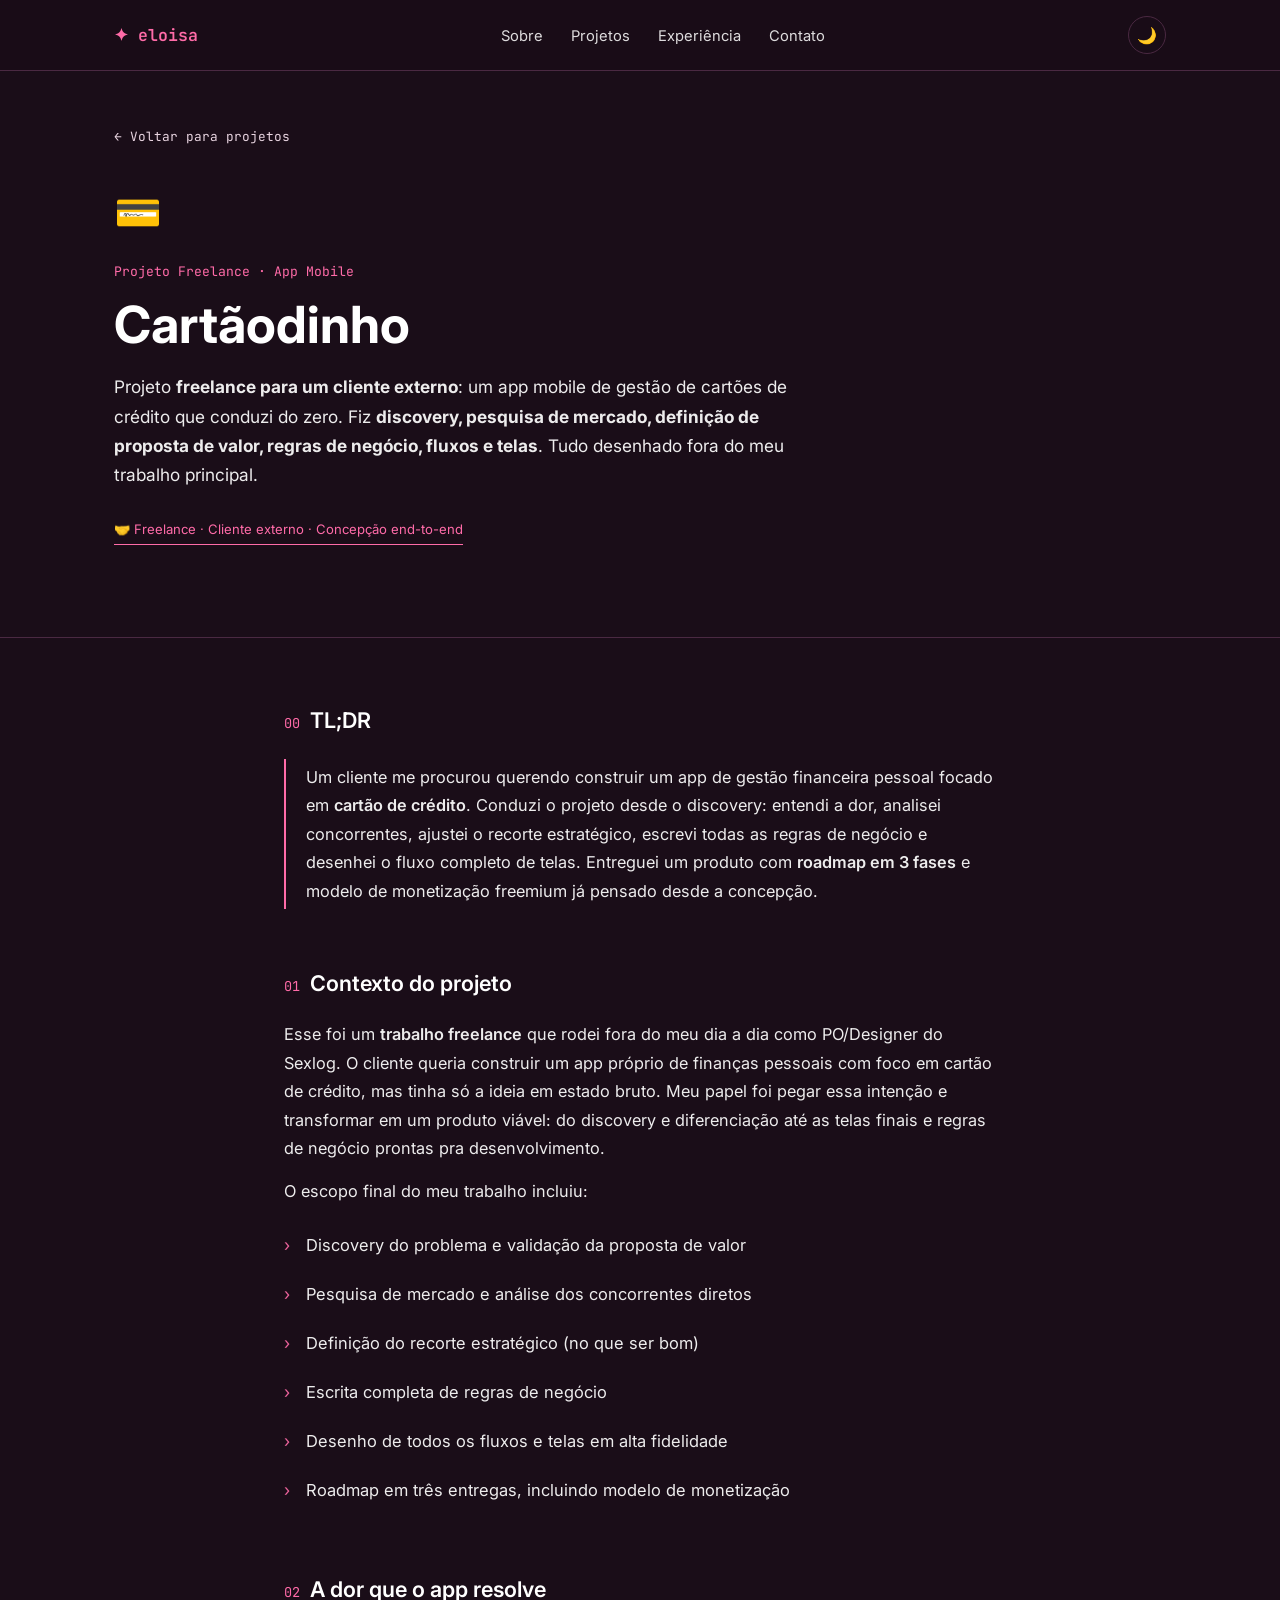
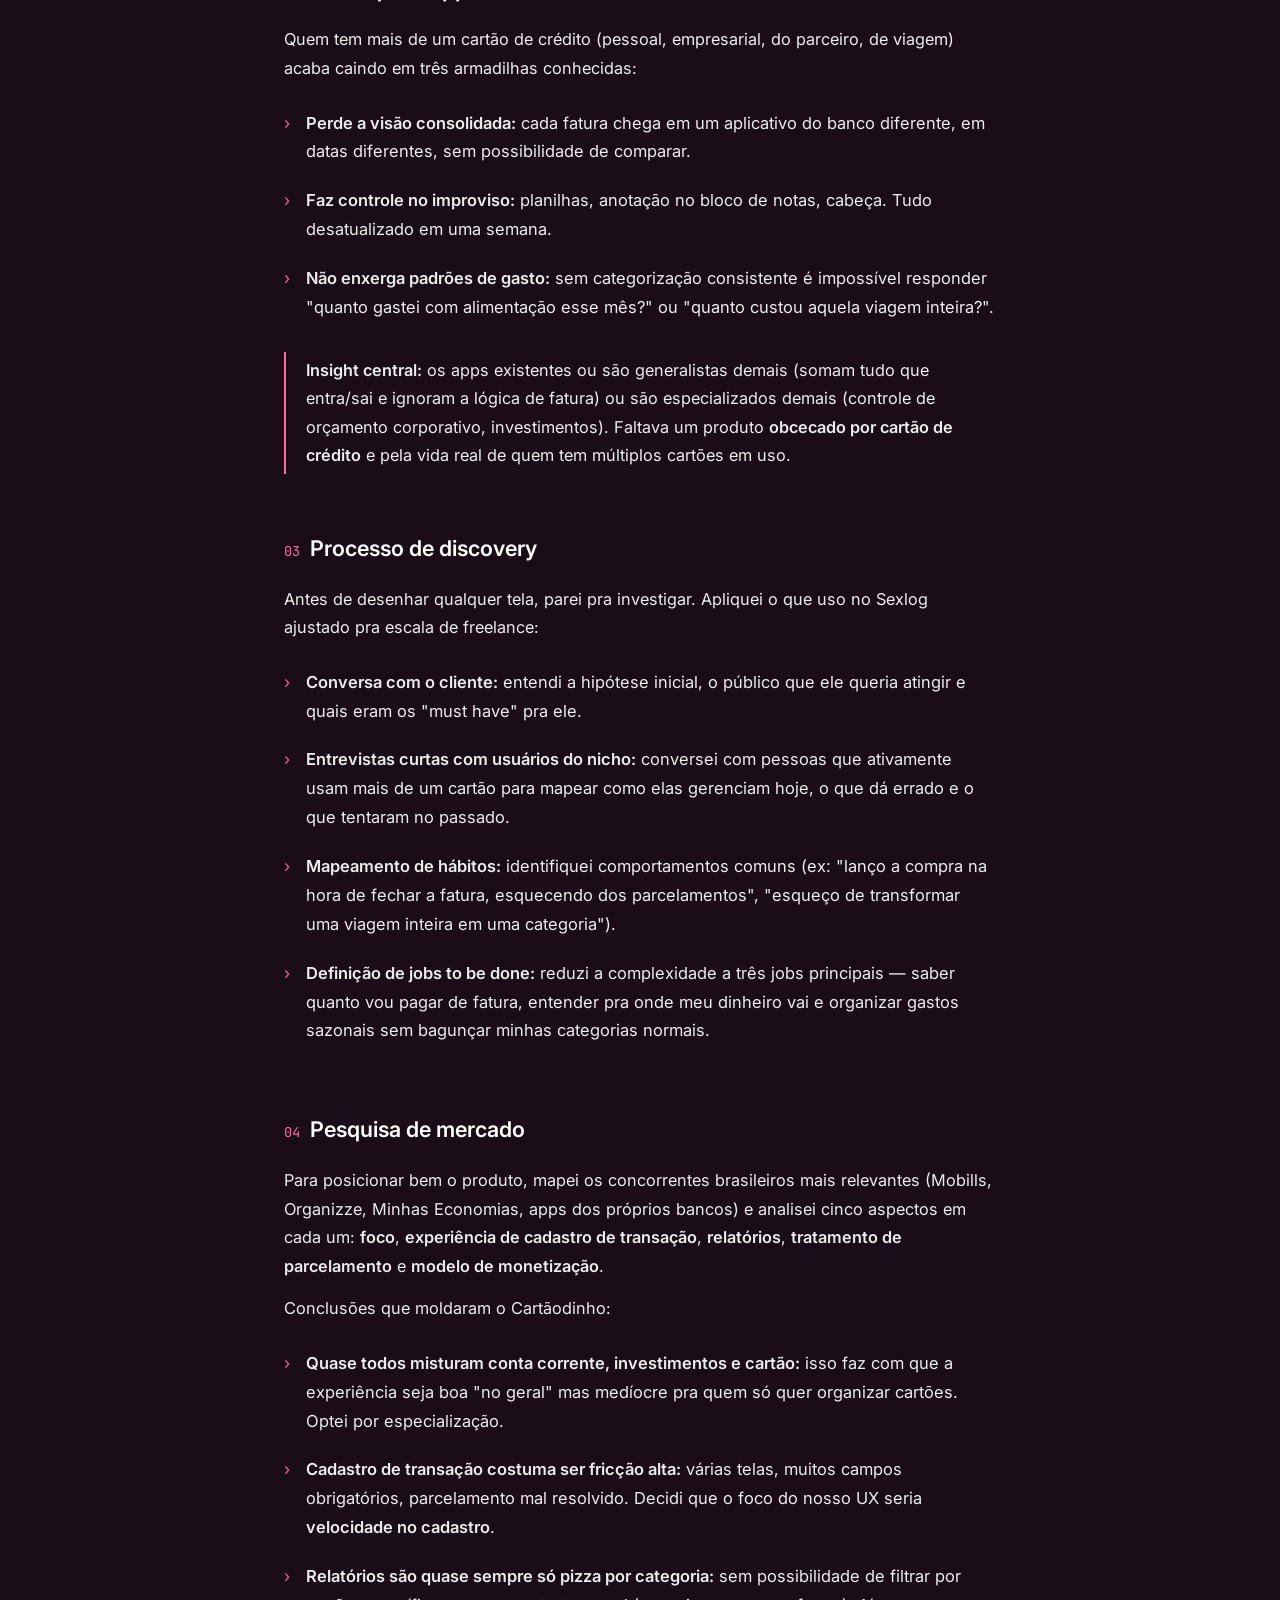
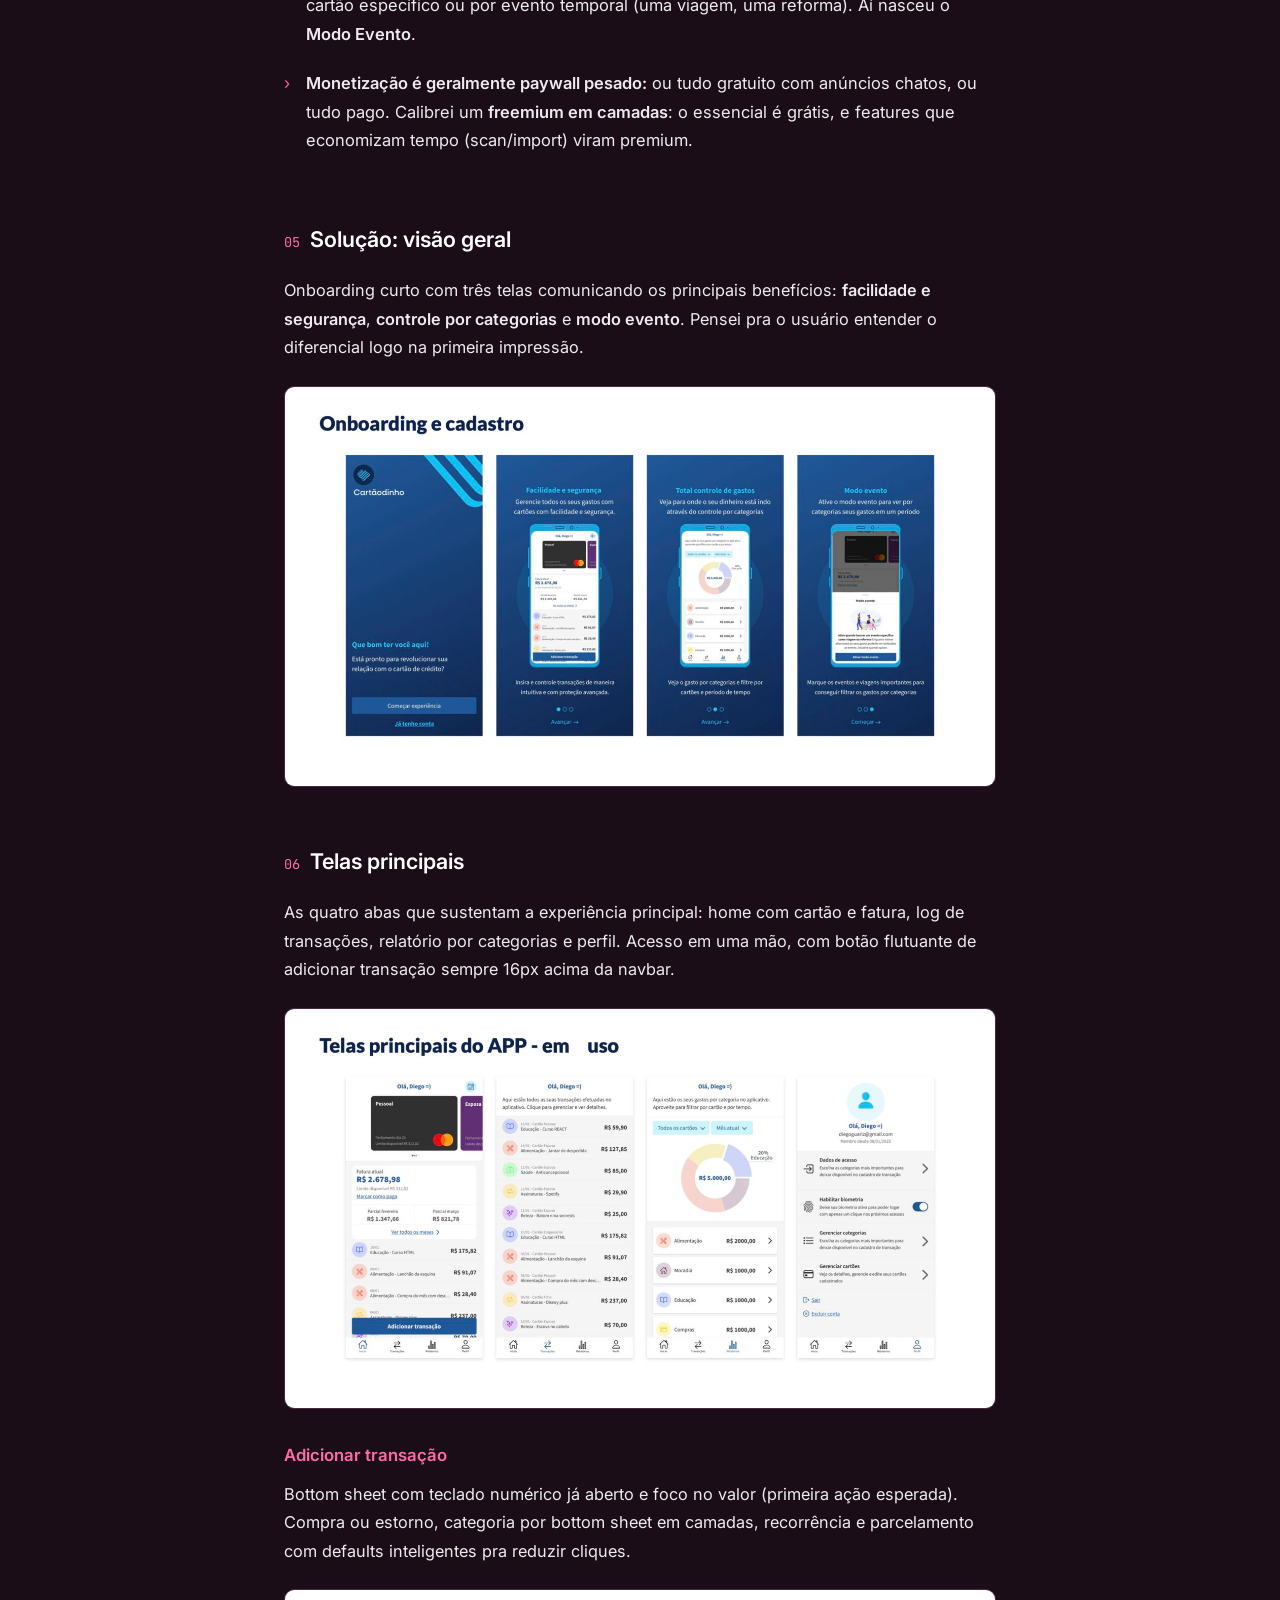
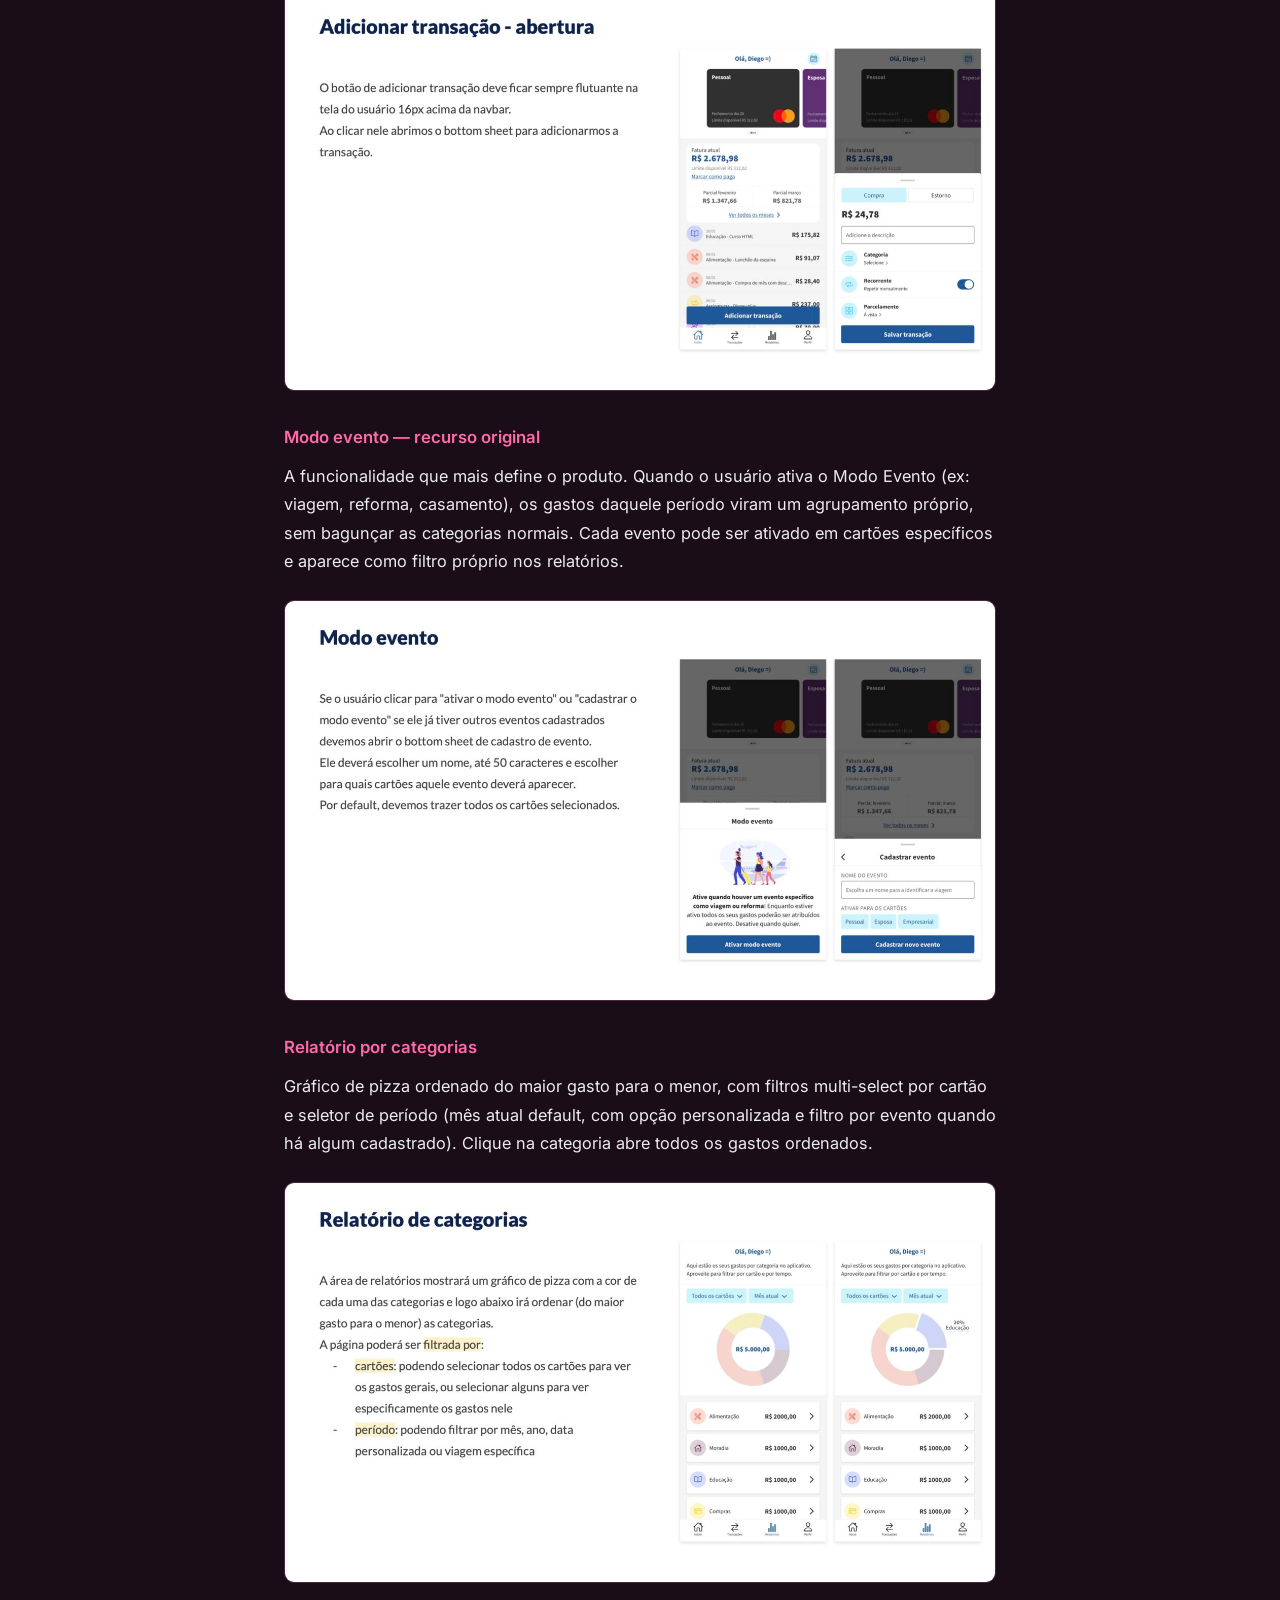
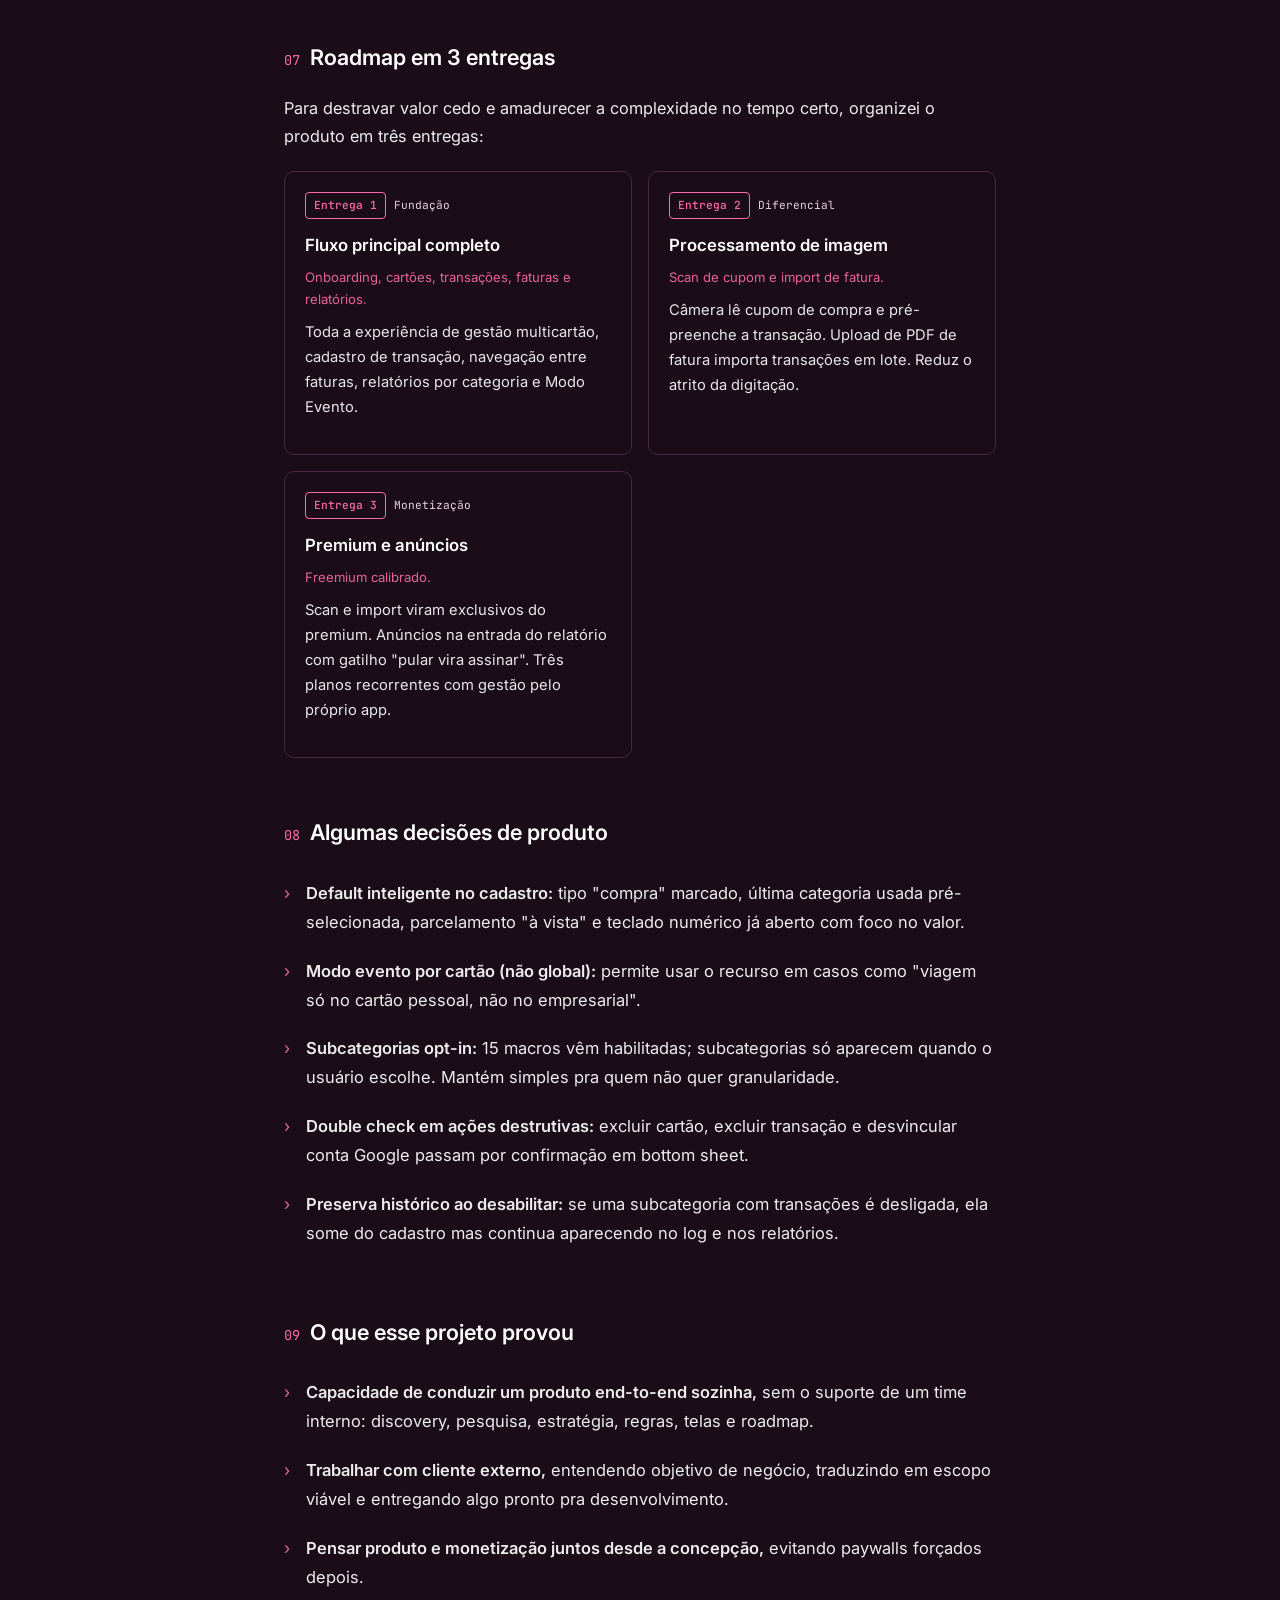
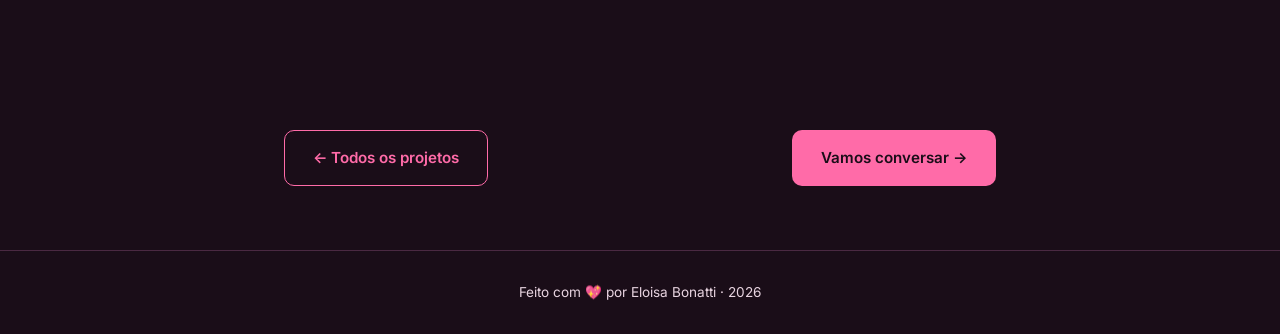
==== commit 911cc9de: "feat: reestruturar case Cartãodinho com foco em freelance, dor, discovery e pesquisa de mercado" ====
--- a/projetos/cartaodinho.html
+++ b/projetos/cartaodinho.html
@@ -3,8 +3,8 @@
 <head>
   <meta charset="UTF-8" />
   <meta name="viewport" content="width=device-width, initial-scale=1.0" />
-  <meta name="description" content="Cartãodinho: app pessoal de gestão de cartões de crédito. Da concepção aos fluxos e telas, desenhado do zero por Eloisa Bonatti." />
-  <title>Cartãodinho · Projeto Pessoal · Eloisa Bonatti</title>
+  <meta name="description" content="Cartãodinho: projeto freelance de app de gestão de cartões de crédito. Discovery, pesquisa de mercado e design completo." />
+  <title>Cartãodinho · Projeto Freelance · Eloisa Bonatti</title>
   <link rel="preconnect" href="https://fonts.googleapis.com">
   <link rel="preconnect" href="https://fonts.gstatic.com" crossorigin>
   <link href="https://fonts.googleapis.com/css2?family=Inter:wght@400;500;600;700;800&family=JetBrains+Mono:wght@400;600&display=swap" rel="stylesheet">
@@ -33,14 +33,15 @@
     <div class="container">
       <a href="../index.html#projetos" class="back-link">← Voltar para projetos</a>
       <div class="case-hero__icon">💳</div>
-      <p class="case-hero__category">Projeto Pessoal · App Mobile</p>
+      <p class="case-hero__category">Projeto Freelance · App Mobile</p>
       <h1 class="case-hero__title">Cartãodinho</h1>
       <p class="case-hero__subtitle">
-        Um app pessoal de gestão de cartões de crédito que <strong>idealizei e desenhei
-        do zero</strong>: da concepção e regras de negócio aos fluxos completos e
-        todas as telas. Pensado em três entregas, com um plano claro de evolução
-        técnica e de monetização.
-      </p>
+        Projeto <strong>freelance para um cliente externo</strong>: um app mobile
+        de gestão de cartões de crédito que conduzi do zero. Fiz <strong>discovery,
+        pesquisa de mercado, definição de proposta de valor, regras de negócio,
+        fluxos e telas</strong>. Tudo desenhado fora do meu trabalho principal.
+      </p>
+      <div class="author-badge">🤝 Freelance · Cliente externo · Concepção end-to-end</div>
     </div>
   </section>
 
@@ -52,40 +53,213 @@
       <h2><span class="case-section__num">00</span> TL;DR</h2>
       <div class="callout">
         <p>
-          Cartãodinho é um projeto pessoal de produto: um app mobile pra organizar
-          gastos em cartões de crédito que <strong>fiz do zero</strong> — desenhei a
-          proposta de valor, escrevi todas as regras de negócio, mapeei os fluxos
-          e fiz cada uma das telas. O roadmap divide a evolução em três entregas:
-          <strong>(1)</strong> fluxo principal completo, <strong>(2)</strong> features
-          de processamento de imagem (scan de cupom e import de fatura) e
-          <strong>(3)</strong> monetização via premium e anúncios.
+          Um cliente me procurou querendo construir um app de gestão financeira
+          pessoal focado em <strong>cartão de crédito</strong>. Conduzi o projeto
+          desde o discovery: entendi a dor, analisei concorrentes, ajustei o
+          recorte estratégico, escrevi todas as regras de negócio e desenhei o
+          fluxo completo de telas. Entreguei um produto com <strong>roadmap em
+          3 fases</strong> e modelo de monetização freemium já pensado desde a
+          concepção.
         </p>
       </div>
     </section>
 
+    <!-- CONTEXTO DO FREELANCE -->
+    <section class="case-section">
+      <h2><span class="case-section__num">01</span> Contexto do projeto</h2>
+      <p>
+        Esse foi um <strong>trabalho freelance</strong> que rodei fora do meu dia
+        a dia como PO/Designer do Sexlog. O cliente queria construir um app
+        próprio de finanças pessoais com foco em cartão de crédito, mas tinha só
+        a ideia em estado bruto. Meu papel foi pegar essa intenção e transformar
+        em um produto viável: do discovery e diferenciação até as telas finais e
+        regras de negócio prontas pra desenvolvimento.
+      </p>
+      <p>
+        O escopo final do meu trabalho incluiu:
+      </p>
+      <ul class="bullet-list">
+        <li>Discovery do problema e validação da proposta de valor</li>
+        <li>Pesquisa de mercado e análise dos concorrentes diretos</li>
+        <li>Definição do recorte estratégico (no que ser bom)</li>
+        <li>Escrita completa de regras de negócio</li>
+        <li>Desenho de todos os fluxos e telas em alta fidelidade</li>
+        <li>Roadmap em três entregas, incluindo modelo de monetização</li>
+      </ul>
+    </section>
+
+    <!-- A DOR -->
+    <section class="case-section">
+      <h2><span class="case-section__num">02</span> A dor que o app resolve</h2>
+      <p>
+        Quem tem mais de um cartão de crédito (pessoal, empresarial, do parceiro,
+        de viagem) acaba caindo em três armadilhas conhecidas:
+      </p>
+      <ul class="bullet-list">
+        <li>
+          <strong>Perde a visão consolidada:</strong> cada fatura chega em um
+          aplicativo do banco diferente, em datas diferentes, sem possibilidade
+          de comparar.
+        </li>
+        <li>
+          <strong>Faz controle no improviso:</strong> planilhas, anotação no bloco
+          de notas, cabeça. Tudo desatualizado em uma semana.
+        </li>
+        <li>
+          <strong>Não enxerga padrões de gasto:</strong> sem categorização
+          consistente é impossível responder "quanto gastei com alimentação esse
+          mês?" ou "quanto custou aquela viagem inteira?".
+        </li>
+      </ul>
+      <div class="callout">
+        <p>
+          <strong>Insight central:</strong> os apps existentes ou são
+          generalistas demais (somam tudo que entra/sai e ignoram a lógica de
+          fatura) ou são especializados demais (controle de orçamento corporativo,
+          investimentos). Faltava um produto <strong>obcecado por cartão de
+          crédito</strong> e pela vida real de quem tem múltiplos cartões em uso.
+        </p>
+      </div>
+    </section>
+
+    <!-- DISCOVERY -->
+    <section class="case-section">
+      <h2><span class="case-section__num">03</span> Processo de discovery</h2>
+      <p>
+        Antes de desenhar qualquer tela, parei pra investigar. Apliquei o que uso
+        no Sexlog ajustado pra escala de freelance:
+      </p>
+      <ul class="bullet-list">
+        <li>
+          <strong>Conversa com o cliente:</strong> entendi a hipótese inicial,
+          o público que ele queria atingir e quais eram os "must have" pra ele.
+        </li>
+        <li>
+          <strong>Entrevistas curtas com usuários do nicho:</strong> conversei
+          com pessoas que ativamente usam mais de um cartão para mapear como
+          elas gerenciam hoje, o que dá errado e o que tentaram no passado.
+        </li>
+        <li>
+          <strong>Mapeamento de hábitos:</strong> identifiquei comportamentos
+          comuns (ex: "lanço a compra na hora de fechar a fatura, esquecendo
+          dos parcelamentos", "esqueço de transformar uma viagem inteira em
+          uma categoria").
+        </li>
+        <li>
+          <strong>Definição de jobs to be done:</strong> reduzi a complexidade
+          a três jobs principais — saber quanto vou pagar de fatura, entender
+          pra onde meu dinheiro vai e organizar gastos sazonais sem bagunçar
+          minhas categorias normais.
+        </li>
+      </ul>
+    </section>
+
+    <!-- PESQUISA DE MERCADO -->
+    <section class="case-section">
+      <h2><span class="case-section__num">04</span> Pesquisa de mercado</h2>
+      <p>
+        Para posicionar bem o produto, mapei os concorrentes brasileiros mais
+        relevantes (Mobills, Organizze, Minhas Economias, apps dos próprios
+        bancos) e analisei cinco aspectos em cada um: <strong>foco</strong>,
+        <strong>experiência de cadastro de transação</strong>, <strong>relatórios</strong>,
+        <strong>tratamento de parcelamento</strong> e <strong>modelo de
+        monetização</strong>.
+      </p>
+      <p>Conclusões que moldaram o Cartãodinho:</p>
+      <ul class="bullet-list">
+        <li>
+          <strong>Quase todos misturam conta corrente, investimentos e cartão:</strong>
+          isso faz com que a experiência seja boa "no geral" mas medíocre pra
+          quem só quer organizar cartões. Optei por especialização.
+        </li>
+        <li>
+          <strong>Cadastro de transação costuma ser fricção alta:</strong> várias
+          telas, muitos campos obrigatórios, parcelamento mal resolvido. Decidi
+          que o foco do nosso UX seria <strong>velocidade no cadastro</strong>.
+        </li>
+        <li>
+          <strong>Relatórios são quase sempre só pizza por categoria:</strong>
+          sem possibilidade de filtrar por cartão específico ou por evento
+          temporal (uma viagem, uma reforma). Aí nasceu o <strong>Modo Evento</strong>.
+        </li>
+        <li>
+          <strong>Monetização é geralmente paywall pesado:</strong> ou tudo
+          gratuito com anúncios chatos, ou tudo pago. Calibrei um <strong>freemium
+          em camadas</strong>: o essencial é grátis, e features que economizam
+          tempo (scan/import) viram premium.
+        </li>
+      </ul>
+    </section>
+
+    <!-- ONBOARDING -->
+    <section class="case-section">
+      <h2><span class="case-section__num">05</span> Solução: visão geral</h2>
+      <p>
+        Onboarding curto com três telas comunicando os principais benefícios:
+        <strong>facilidade e segurança</strong>, <strong>controle por
+        categorias</strong> e <strong>modo evento</strong>. Pensei pra o
+        usuário entender o diferencial logo na primeira impressão.
+      </p>
+      <figure class="screenshot">
+        <img src="../public/cartaodinho/slide-05.jpg" alt="Telas de onboarding do Cartãodinho mostrando os benefícios principais" loading="lazy" />
+      </figure>
+    </section>
+
     <!-- TELAS PRINCIPAIS -->
     <section class="case-section">
-      <h2><span class="case-section__num">01</span> Visão geral das telas</h2>
-      <p>
-        Quatro telas que sustentam a experiência principal: home com cartão e fatura,
-        log de transações, relatório por categorias e perfil. Tudo pensado pra acesso
-        em uma mão, com o botão flutuante de adicionar transação sempre à 16px da
-        navbar.
-      </p>
-      <figure class="screenshot">
-        <img src="../public/cartaodinho/slide-14.jpg" alt="Quatro telas principais do app Cartãodinho: home, log de transações, relatórios e perfil" loading="lazy" />
+      <h2><span class="case-section__num">06</span> Telas principais</h2>
+      <p>
+        As quatro abas que sustentam a experiência principal: home com cartão e
+        fatura, log de transações, relatório por categorias e perfil. Acesso em
+        uma mão, com botão flutuante de adicionar transação sempre 16px acima
+        da navbar.
+      </p>
+      <figure class="screenshot">
+        <img src="../public/cartaodinho/slide-14.jpg" alt="As 4 telas principais: home, transações, relatórios e perfil" loading="lazy" />
+      </figure>
+
+      <h3 class="screen-title">Adicionar transação</h3>
+      <p>
+        Bottom sheet com teclado numérico já aberto e foco no valor (primeira
+        ação esperada). Compra ou estorno, categoria por bottom sheet em camadas,
+        recorrência e parcelamento com defaults inteligentes pra reduzir cliques.
+      </p>
+      <figure class="screenshot">
+        <img src="../public/cartaodinho/slide-16.jpg" alt="Fluxo de adicionar transação" loading="lazy" />
+      </figure>
+
+      <h3 class="screen-title">Modo evento — recurso original</h3>
+      <p>
+        A funcionalidade que mais define o produto. Quando o usuário ativa o
+        Modo Evento (ex: viagem, reforma, casamento), os gastos daquele período
+        viram um agrupamento próprio, sem bagunçar as categorias normais. Cada
+        evento pode ser ativado em cartões específicos e aparece como filtro
+        próprio nos relatórios.
+      </p>
+      <figure class="screenshot">
+        <img src="../public/cartaodinho/slide-36.jpg" alt="Modo evento: ativação e cadastro" loading="lazy" />
+      </figure>
+
+      <h3 class="screen-title">Relatório por categorias</h3>
+      <p>
+        Gráfico de pizza ordenado do maior gasto para o menor, com filtros
+        multi-select por cartão e seletor de período (mês atual default, com
+        opção personalizada e filtro por evento quando há algum cadastrado).
+        Clique na categoria abre todos os gastos ordenados.
+      </p>
+      <figure class="screenshot">
+        <img src="../public/cartaodinho/slide-43.jpg" alt="Tela de relatório de categorias" loading="lazy" />
       </figure>
     </section>
 
     <!-- ROADMAP -->
     <section class="case-section">
-      <h2><span class="case-section__num">02</span> Roadmap em 3 entregas</h2>
-      <p>
-        Pensei o produto em fases para destravar valor cedo e amadurecer a
-        complexidade no tempo certo:
+      <h2><span class="case-section__num">07</span> Roadmap em 3 entregas</h2>
+      <p>
+        Para destravar valor cedo e amadurecer a complexidade no tempo certo,
+        organizei o produto em três entregas:
       </p>
       <div class="groups">
-
         <div class="group">
           <div class="group__header">
             <span class="group__badge">Entrega 1</span>
@@ -94,9 +268,8 @@
           <h3>Fluxo principal completo</h3>
           <p class="group__hypo">Onboarding, cartões, transações, faturas e relatórios.</p>
           <p>
-            Cadastro manual ou via Google, login com biometria, gestão multicartão
-            em carrossel horizontal, adição de transação por bottom sheet, navegação
-            entre faturas e relatórios por categoria.
+            Toda a experiência de gestão multicartão, cadastro de transação,
+            navegação entre faturas, relatórios por categoria e Modo Evento.
           </p>
         </div>
 
@@ -108,9 +281,8 @@
           <h3>Processamento de imagem</h3>
           <p class="group__hypo">Scan de cupom e import de fatura.</p>
           <p>
-            Foto do cupom no caixa lê os dados e pré-preenche a transação;
-            upload de PDF de fatura importa todas as compras de uma vez. Reduz
-            atrito e dependência de digitação manual.
+            Câmera lê cupom de compra e pré-preenche a transação. Upload de PDF
+            de fatura importa transações em lote. Reduz o atrito da digitação.
           </p>
         </div>
 
@@ -120,155 +292,64 @@
             <span class="group__role">Monetização</span>
           </div>
           <h3>Premium e anúncios</h3>
-          <p class="group__hypo">Modelo freemium calibrado.</p>
+          <p class="group__hypo">Freemium calibrado.</p>
           <p>
-            Scan de cupom e import de fatura ficam exclusivos do premium.
-            Anúncios na entrada do relatório (com gatilho de "pular vira assinar").
-            Três planos recorrentes com gestão pelo próprio app.
+            Scan e import viram exclusivos do premium. Anúncios na entrada do
+            relatório com gatilho "pular vira assinar". Três planos recorrentes
+            com gestão pelo próprio app.
           </p>
         </div>
-
       </div>
     </section>
 
-    <!-- FLUXOS PRINCIPAIS -->
-    <section class="case-section">
-      <h2><span class="case-section__num">03</span> Fluxos que desenhei</h2>
-
-      <h3 class="screen-title">Adicionar transação</h3>
-      <p>
-        Bottom sheet em camadas com teclado numérico já aberto e foco no valor
-        (primeira ação esperada). Compra/estorno, categoria via segundo bottom sheet,
-        recorrência, parcelamento e default inteligente (última categoria usada).
-      </p>
-      <figure class="screenshot">
-        <img src="../public/cartaodinho/slide-16.jpg" alt="Fluxo de adicionar transação" loading="lazy" />
-      </figure>
-
-      <h3 class="screen-title">Ver todos os meses</h3>
-      <p>
-        Navegação horizontal pela linha do tempo de faturas: meses futuros mostram
-        faturas parciais, meses passados mostram as faturas já pagas. Cada item leva
-        ao detalhe da transação, com edição e exclusão (double check pra evitar
-        miss click).
-      </p>
-      <figure class="screenshot">
-        <img src="../public/cartaodinho/slide-26.jpg" alt="Tela de navegação entre todos os meses e detalhe da fatura" loading="lazy" />
-      </figure>
-
-      <h3 class="screen-title">Adicionar e organizar cartões</h3>
-      <p>
-        Carrossel horizontal de cartões termina sempre numa posição "+" com opções
-        de adicionar ou reorganizar. No modo reorganizar, o usuário arrasta os
-        cartões pra ordem que quiser e salva via CTA flutuante.
-      </p>
-      <figure class="screenshot">
-        <img src="../public/cartaodinho/slide-33.jpg" alt="Tela de gestão e reorganização de cartões" loading="lazy" />
-      </figure>
-
-      <h3 class="screen-title">Modo evento (recurso original)</h3>
-      <p>
-        Funcionalidade que criei pra resolver um problema real: como agrupar gastos
-        sazonais (uma viagem, um casamento, um evento) que cruzam várias categorias.
-        Um evento vira uma "categoria pai" temporária por cartão, com animação no
-        ícone, toggle automático no cadastro de transação e filtro próprio nos
-        relatórios.
-      </p>
-      <figure class="screenshot">
-        <img src="../public/cartaodinho/slide-37.jpg" alt="Modo evento ativo na home" loading="lazy" />
-      </figure>
-
-      <h3 class="screen-title">Relatório por categorias</h3>
-      <p>
-        Gráfico de pizza com ordenação do maior para o menor gasto. Filtros por
-        cartão (multi-select) e por período (mês atual default, com opção
-        personalizada e por evento). Clique em cada categoria abre detalhe com
-        todos os gastos ordenados.
-      </p>
-      <figure class="screenshot">
-        <img src="../public/cartaodinho/slide-43.jpg" alt="Tela de relatório de categorias com gráfico de pizza" loading="lazy" />
-      </figure>
-
-      <h3 class="screen-title">Scan de cupom (entrega 2)</h3>
-      <p>
-        Atalho na tela de cadastro de transação que abre a câmera. Foto do cupom
-        é processada e os dados preenchem o formulário, mas a confirmação ainda
-        depende do usuário pra evitar erro de leitura ir direto pro banco de dados.
-      </p>
-      <figure class="screenshot">
-        <img src="../public/cartaodinho/slide-65.jpg" alt="Fluxo de scan de cupom para preencher transação" loading="lazy" />
-      </figure>
-
-      <h3 class="screen-title">Monetização: freemium e gatilhos</h3>
-      <p>
-        Usuários free veem as features de scan/import como gatilhos de assinatura
-        (modal de planos). Anúncios na entrada do relatório também conduzem ao
-        premium. A escolha do que cobrar vs deixar livre foi pensada pra entregar
-        valor real antes de pedir conversão.
-      </p>
-      <figure class="screenshot">
-        <img src="../public/cartaodinho/slide-69.jpg" alt="Tela de frustração para importar fatura, levando ao premium" loading="lazy" />
-      </figure>
-    </section>
-
-    <!-- DETALHES DE PRODUTO -->
-    <section class="case-section">
-      <h2><span class="case-section__num">04</span> Decisões de produto que tomei</h2>
-      <ul class="bullet-list">
-        <li>
-          <strong>Biometria ofertada uma única vez:</strong> oferecemos no primeiro
-          login pós-cadastro e depois deixamos configurável no perfil. Evita
-          insistência e respeita a escolha do usuário.
-        </li>
-        <li>
-          <strong>Default inteligente no cadastro de transação:</strong> tipo "compra"
-          marcado, categoria pré-selecionada com a última usada, parcelamento "à
-          vista" e teclado numérico já aberto com foco no valor.
-        </li>
-        <li>
-          <strong>Double check em ações destrutivas:</strong> excluir cartão, excluir
-          transação e desvincular conta Google sempre passam por bottom sheet de
-          confirmação pra evitar miss clicks.
-        </li>
-        <li>
-          <strong>Modo evento por cartão:</strong> em vez de evento global, a usuária
-          define em quais cartões o evento se aplica (por default, todos selecionados).
-          Mais flexível pra casais ou pra quem separa cartão pessoal do empresarial.
-        </li>
-        <li>
-          <strong>Subcategorias opt-in:</strong> 15 categorias macro vêm habilitadas;
-          subcategorias começam desabilitadas. Isso evita poluir a tela de cadastro
-          de quem prefere manter simples e atende quem precisa de granularidade.
-        </li>
-        <li>
-          <strong>Comportamento consistente na desabilitação:</strong> se você
-          desabilita uma subcategoria que já tem transações, ela continua aparecendo
-          nas telas de log e relatório (preserva o histórico) e só some do cadastro
-          de novas transações.
-        </li>
-      </ul>
-    </section>
-
-    <!-- APRENDIZADOS -->
-    <section class="case-section">
-      <h2><span class="case-section__num">05</span> Por que fiz esse projeto</h2>
-      <ul class="bullet-list">
-        <li>
-          <strong>Treinar produto end-to-end fora do contexto profissional:</strong>
-          quis exercitar a habilidade de pegar uma ideia, traduzir em proposta de
-          valor, escrever regra de negócio e desenhar telas sem ter um time de
-          design e eng em volta.
-        </li>
-        <li>
-          <strong>Pensar monetização desde a concepção:</strong> projetar
-          o produto já sabendo o modelo de receita evita decisões de design que
-          conflitam com cobrança depois (gatilhos forçados, paywalls mal
-          posicionados).
-        </li>
-        <li>
-          <strong>Resolver um problema real do meu dia a dia:</strong> a vida com
-          múltiplos cartões e eventos sazonais era mais difícil do que precisava ser.
-          Cartãodinho é o app que eu queria usar.
+    <!-- DECISÕES -->
+    <section class="case-section">
+      <h2><span class="case-section__num">08</span> Algumas decisões de produto</h2>
+      <ul class="bullet-list">
+        <li>
+          <strong>Default inteligente no cadastro:</strong> tipo "compra" marcado,
+          última categoria usada pré-selecionada, parcelamento "à vista" e
+          teclado numérico já aberto com foco no valor.
+        </li>
+        <li>
+          <strong>Modo evento por cartão (não global):</strong> permite usar o
+          recurso em casos como "viagem só no cartão pessoal, não no empresarial".
+        </li>
+        <li>
+          <strong>Subcategorias opt-in:</strong> 15 macros vêm habilitadas;
+          subcategorias só aparecem quando o usuário escolhe. Mantém simples
+          pra quem não quer granularidade.
+        </li>
+        <li>
+          <strong>Double check em ações destrutivas:</strong> excluir cartão,
+          excluir transação e desvincular conta Google passam por confirmação
+          em bottom sheet.
+        </li>
+        <li>
+          <strong>Preserva histórico ao desabilitar:</strong> se uma subcategoria
+          com transações é desligada, ela some do cadastro mas continua
+          aparecendo no log e nos relatórios.
+        </li>
+      </ul>
+    </section>
+
+    <!-- ENCERRAMENTO -->
+    <section class="case-section">
+      <h2><span class="case-section__num">09</span> O que esse projeto provou</h2>
+      <ul class="bullet-list">
+        <li>
+          <strong>Capacidade de conduzir um produto end-to-end sozinha,</strong>
+          sem o suporte de um time interno: discovery, pesquisa, estratégia,
+          regras, telas e roadmap.
+        </li>
+        <li>
+          <strong>Trabalhar com cliente externo,</strong> entendendo objetivo de
+          negócio, traduzindo em escopo viável e entregando algo pronto pra
+          desenvolvimento.
+        </li>
+        <li>
+          <strong>Pensar produto e monetização juntos desde a concepção,</strong>
+          evitando paywalls forçados depois.
         </li>
       </ul>
     </section>
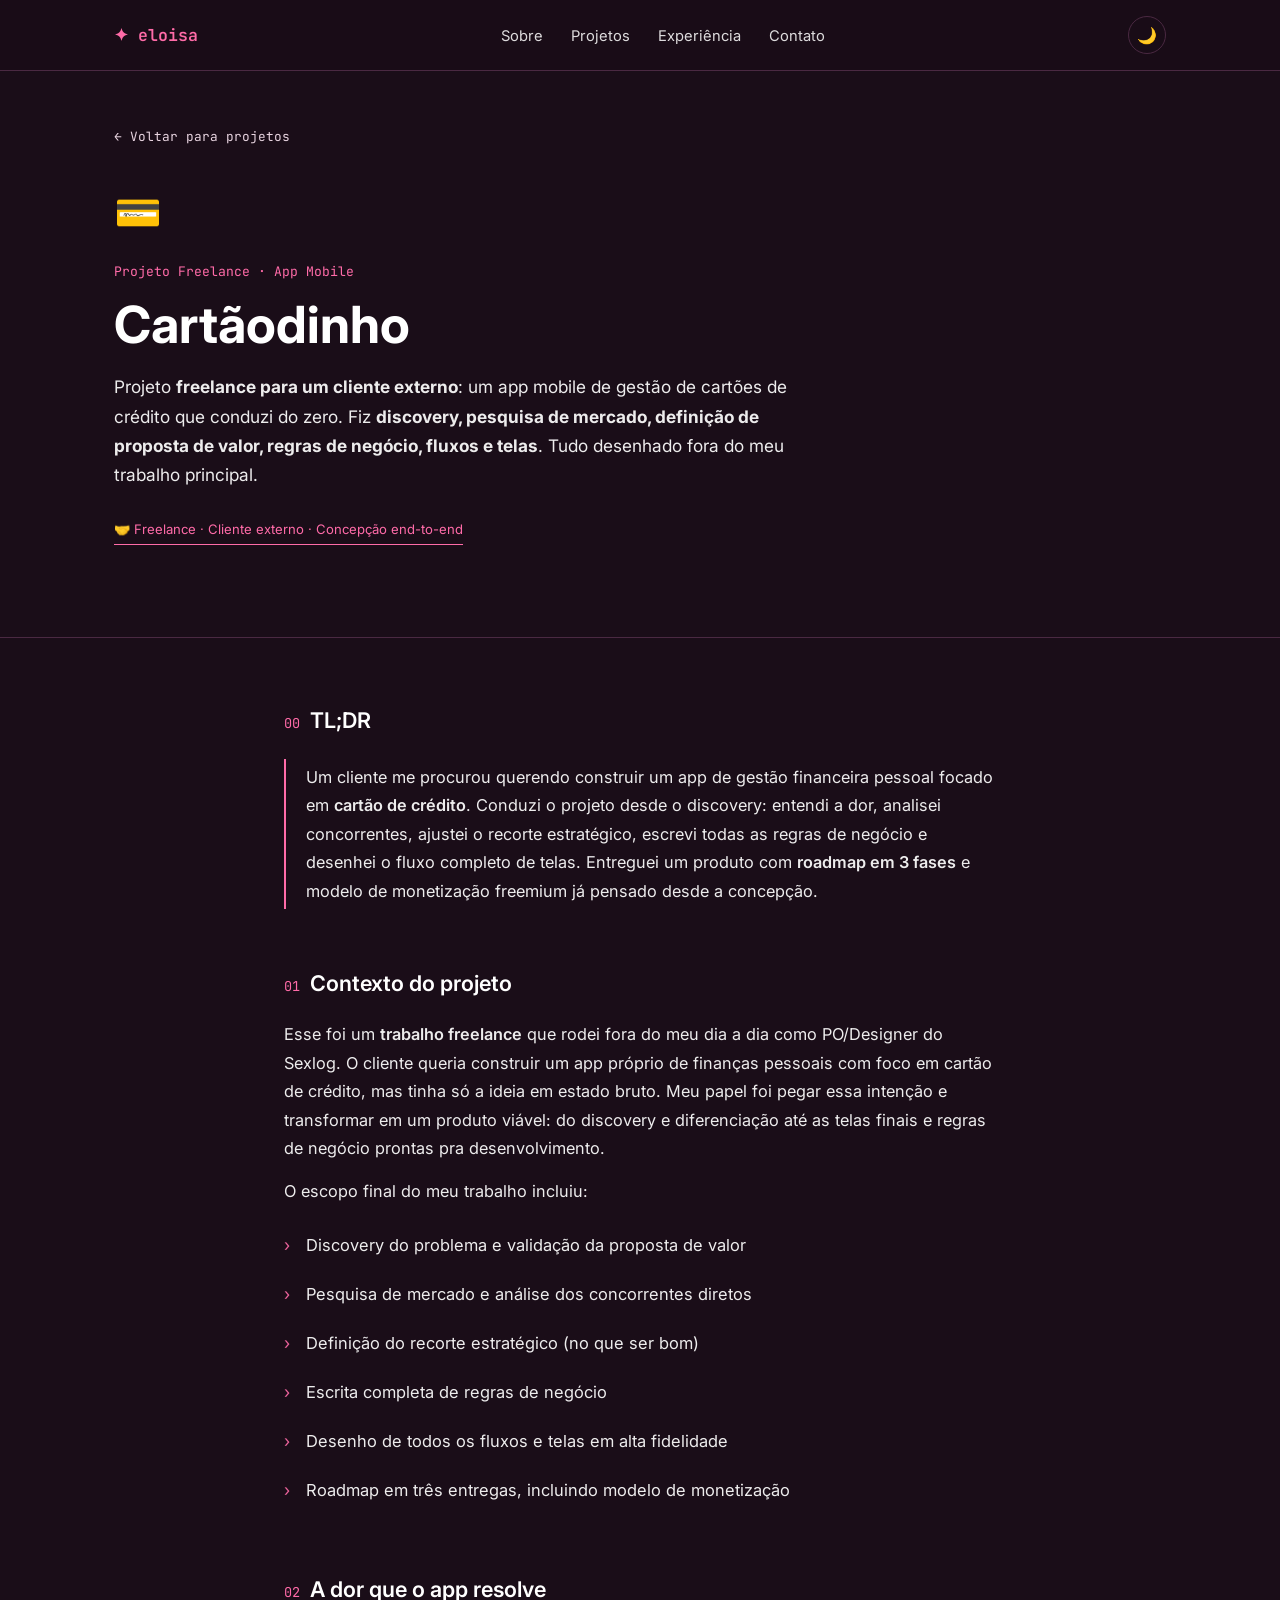
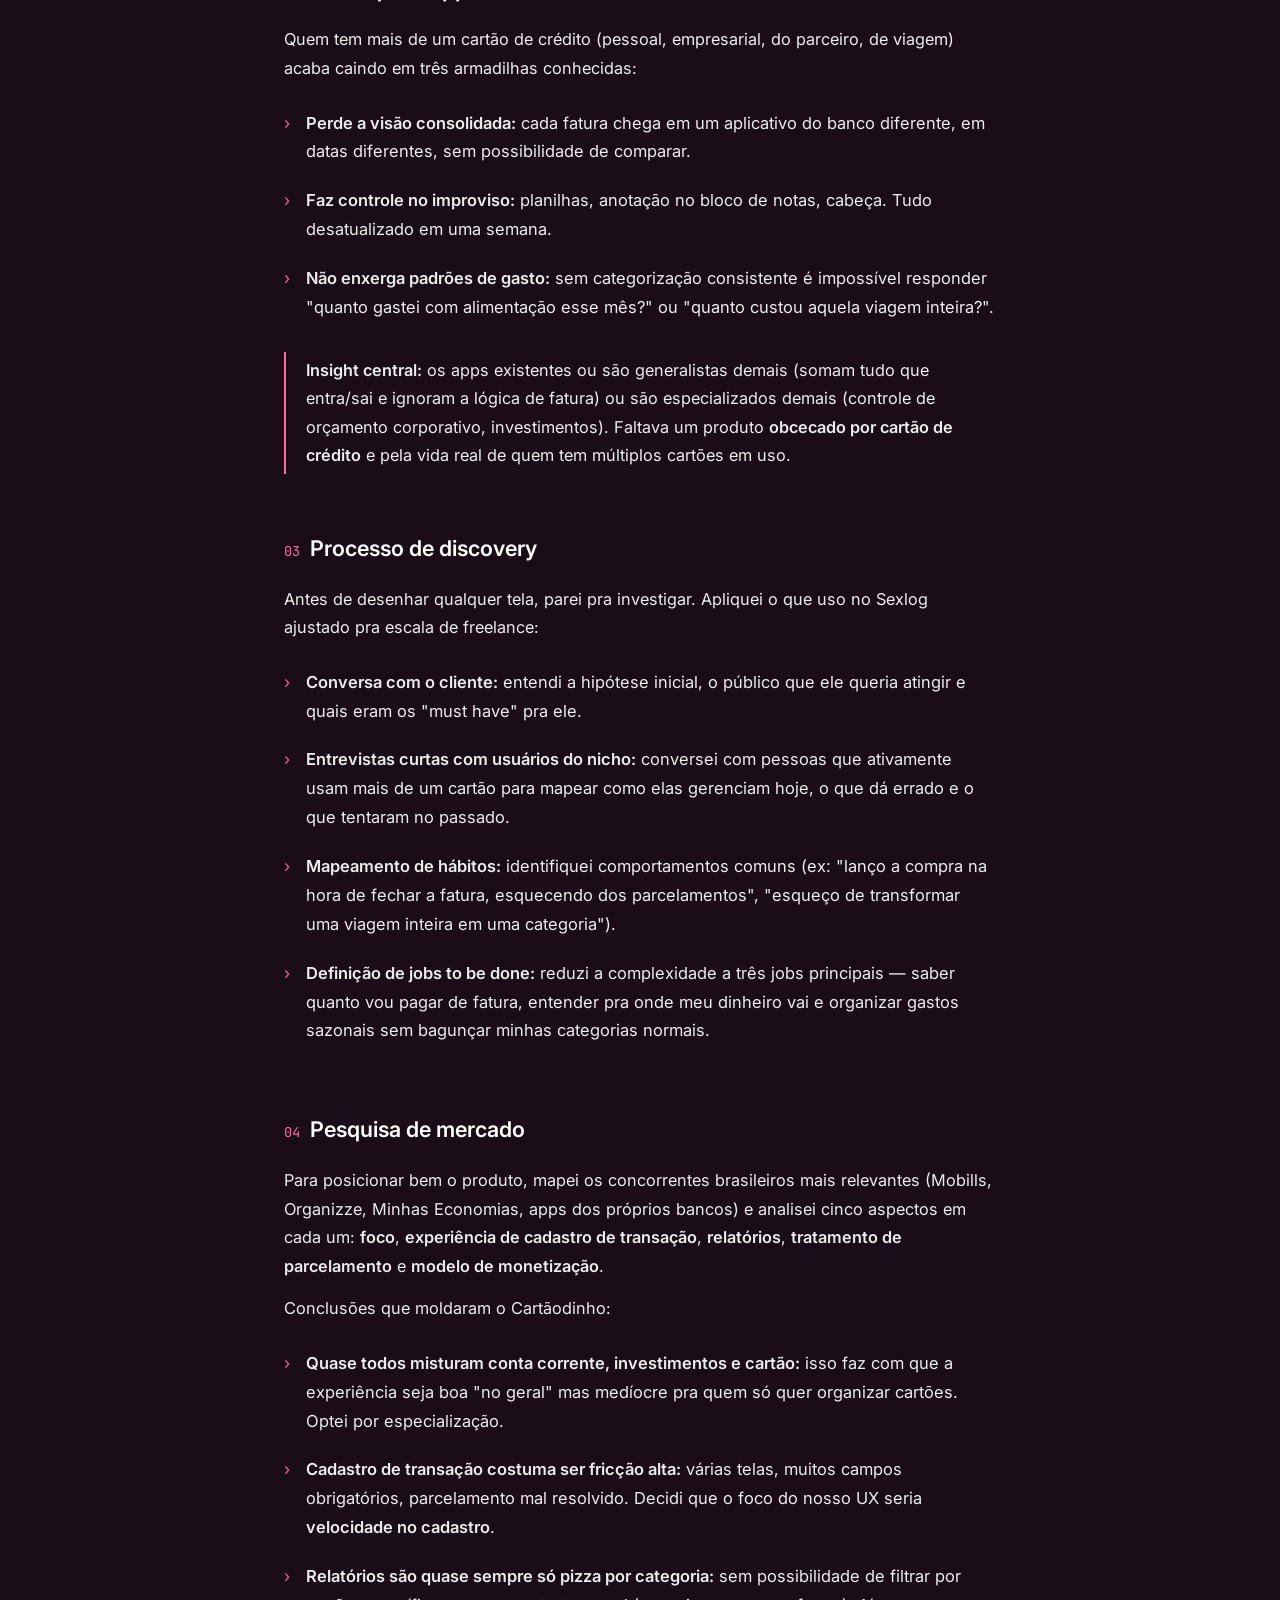
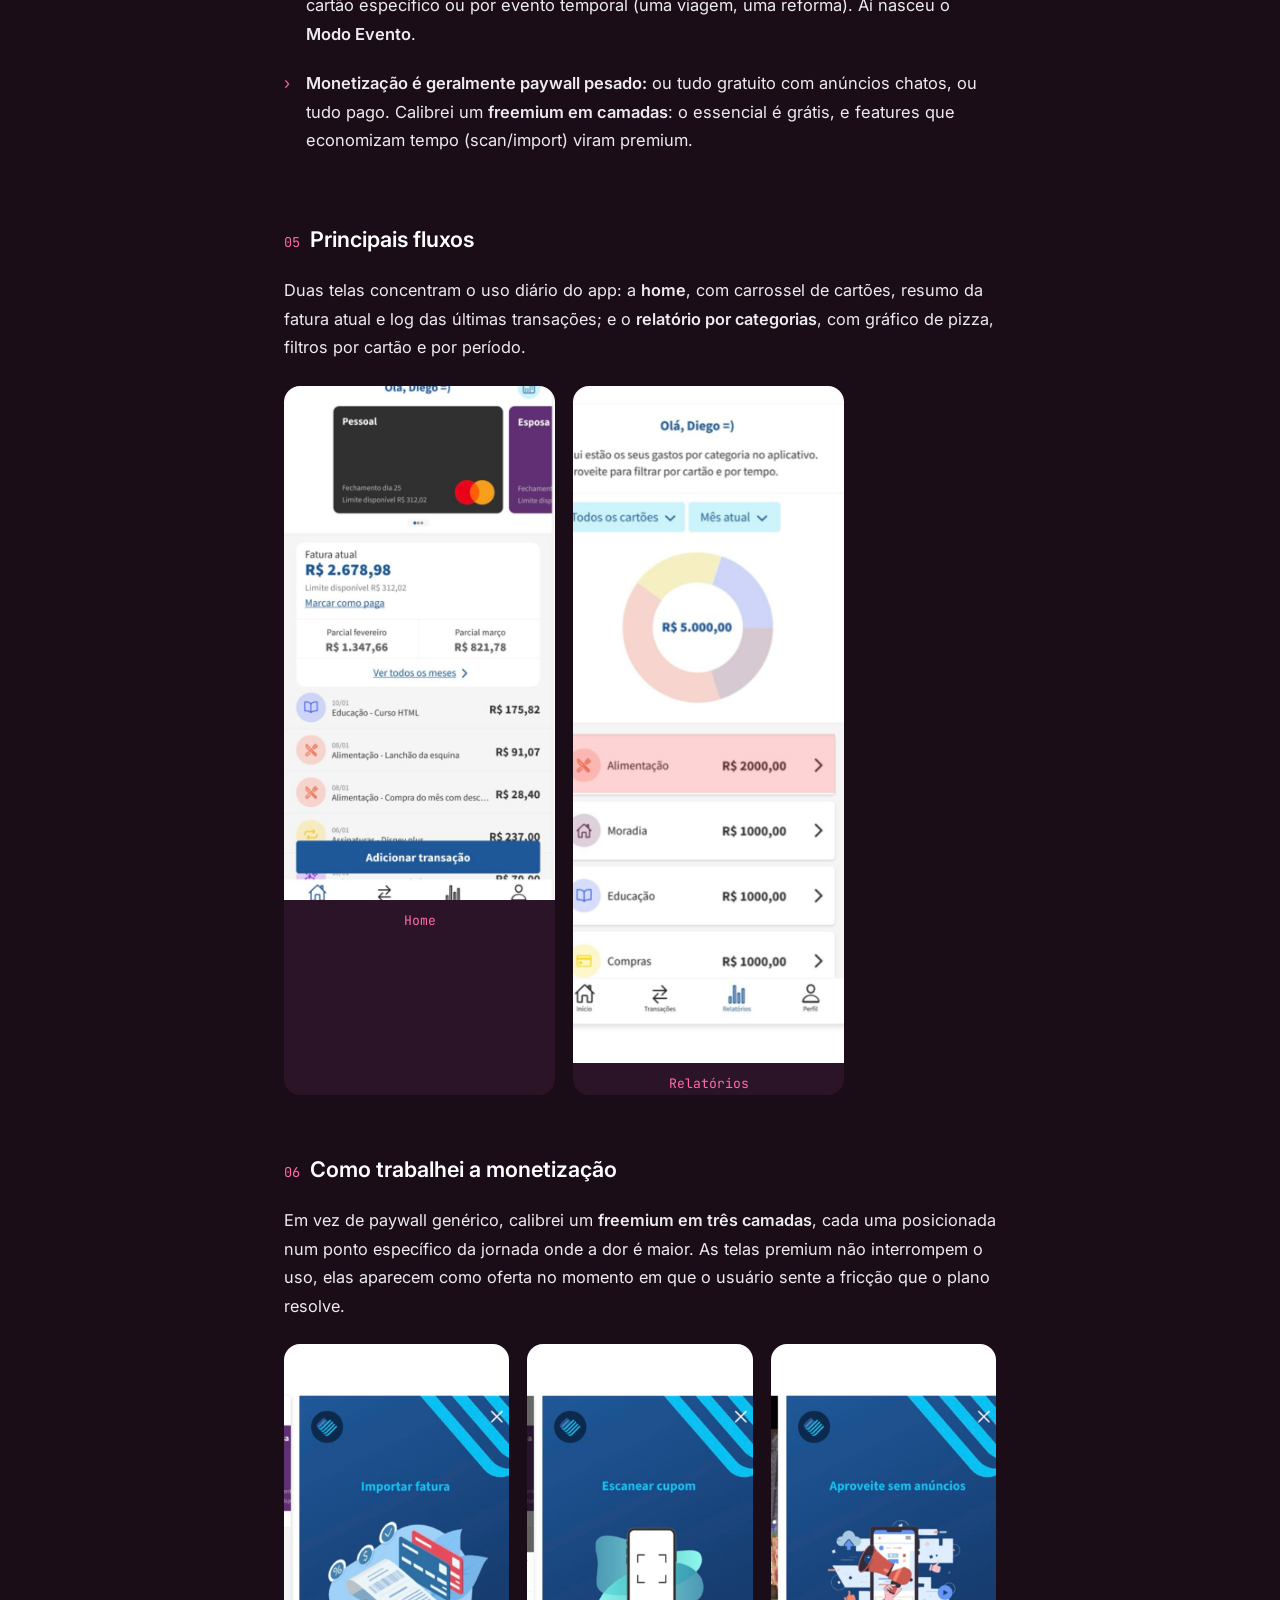
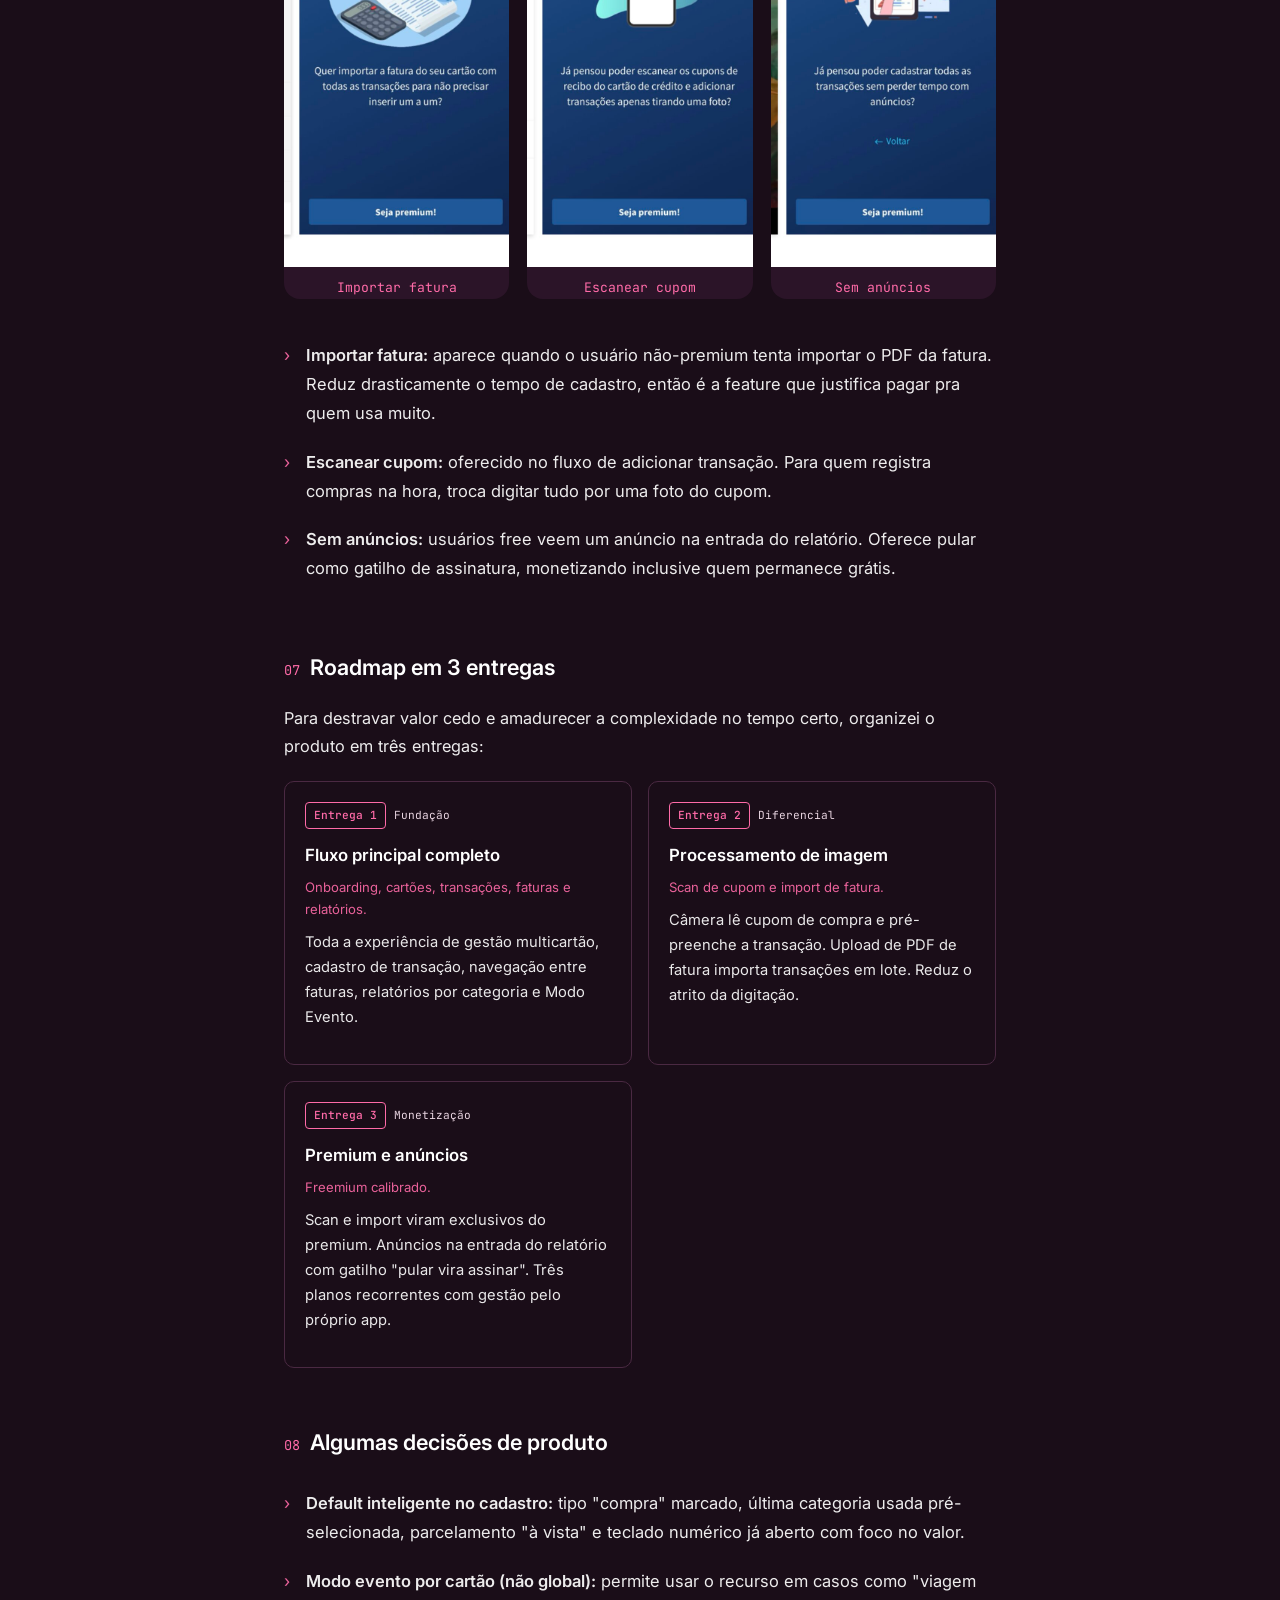
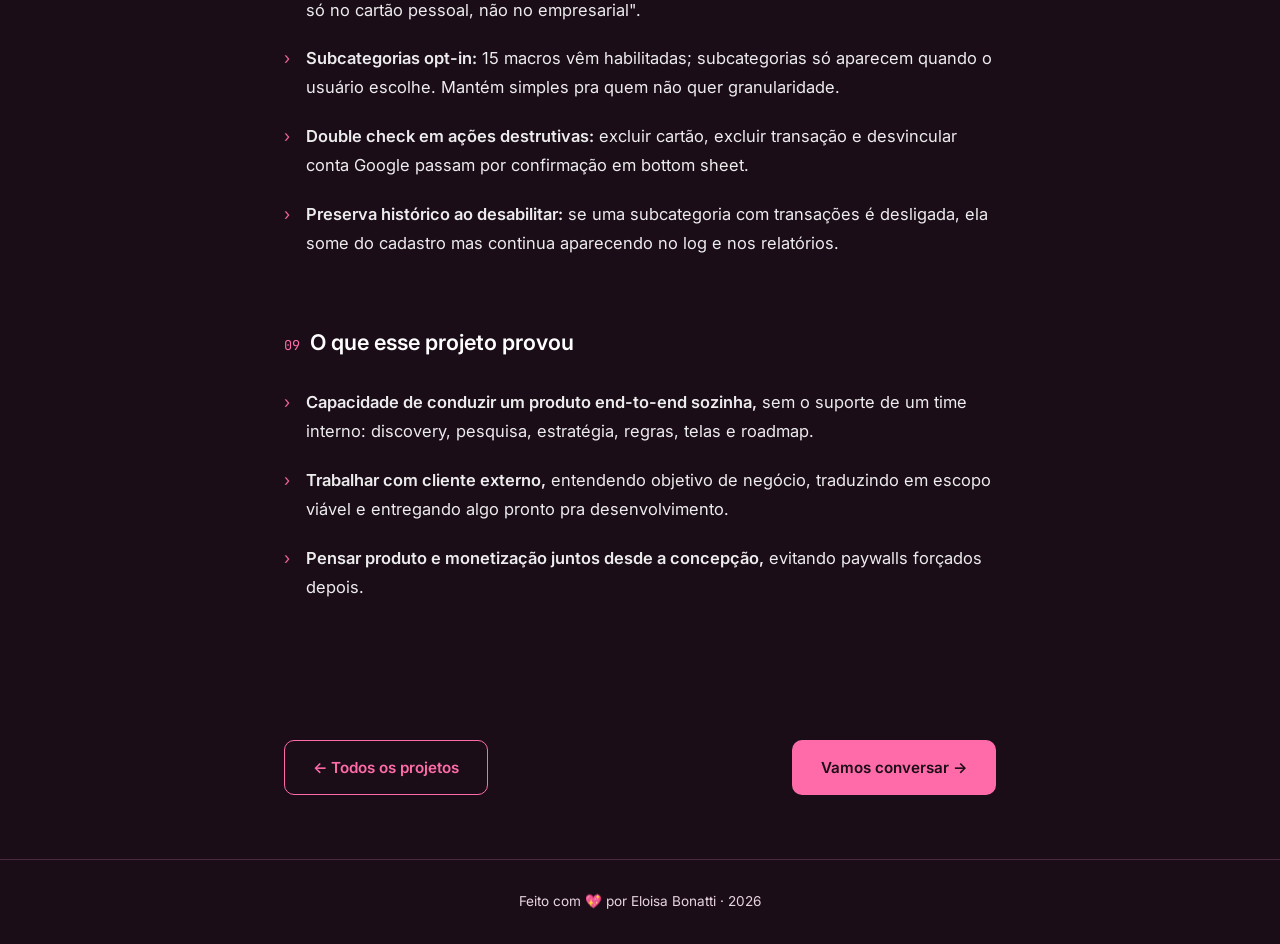
==== commit d6bca6e2: "feat: trocar slides por telas individuais lado a lado (fluxos e monetização)" ====
--- a/projetos/cartaodinho.html
+++ b/projetos/cartaodinho.html
@@ -191,65 +191,68 @@
       </ul>
     </section>
 
-    <!-- ONBOARDING -->
-    <section class="case-section">
-      <h2><span class="case-section__num">05</span> Solução: visão geral</h2>
-      <p>
-        Onboarding curto com três telas comunicando os principais benefícios:
-        <strong>facilidade e segurança</strong>, <strong>controle por
-        categorias</strong> e <strong>modo evento</strong>. Pensei pra o
-        usuário entender o diferencial logo na primeira impressão.
-      </p>
-      <figure class="screenshot">
-        <img src="../public/cartaodinho/slide-05.jpg" alt="Telas de onboarding do Cartãodinho mostrando os benefícios principais" loading="lazy" />
-      </figure>
-    </section>
-
     <!-- TELAS PRINCIPAIS -->
     <section class="case-section">
-      <h2><span class="case-section__num">06</span> Telas principais</h2>
-      <p>
-        As quatro abas que sustentam a experiência principal: home com cartão e
-        fatura, log de transações, relatório por categorias e perfil. Acesso em
-        uma mão, com botão flutuante de adicionar transação sempre 16px acima
-        da navbar.
-      </p>
-      <figure class="screenshot">
-        <img src="../public/cartaodinho/slide-14.jpg" alt="As 4 telas principais: home, transações, relatórios e perfil" loading="lazy" />
-      </figure>
-
-      <h3 class="screen-title">Adicionar transação</h3>
-      <p>
-        Bottom sheet com teclado numérico já aberto e foco no valor (primeira
-        ação esperada). Compra ou estorno, categoria por bottom sheet em camadas,
-        recorrência e parcelamento com defaults inteligentes pra reduzir cliques.
-      </p>
-      <figure class="screenshot">
-        <img src="../public/cartaodinho/slide-16.jpg" alt="Fluxo de adicionar transação" loading="lazy" />
-      </figure>
-
-      <h3 class="screen-title">Modo evento — recurso original</h3>
-      <p>
-        A funcionalidade que mais define o produto. Quando o usuário ativa o
-        Modo Evento (ex: viagem, reforma, casamento), os gastos daquele período
-        viram um agrupamento próprio, sem bagunçar as categorias normais. Cada
-        evento pode ser ativado em cartões específicos e aparece como filtro
-        próprio nos relatórios.
-      </p>
-      <figure class="screenshot">
-        <img src="../public/cartaodinho/slide-36.jpg" alt="Modo evento: ativação e cadastro" loading="lazy" />
-      </figure>
-
-      <h3 class="screen-title">Relatório por categorias</h3>
-      <p>
-        Gráfico de pizza ordenado do maior gasto para o menor, com filtros
-        multi-select por cartão e seletor de período (mês atual default, com
-        opção personalizada e filtro por evento quando há algum cadastrado).
-        Clique na categoria abre todos os gastos ordenados.
-      </p>
-      <figure class="screenshot">
-        <img src="../public/cartaodinho/slide-43.jpg" alt="Tela de relatório de categorias" loading="lazy" />
-      </figure>
+      <h2><span class="case-section__num">05</span> Principais fluxos</h2>
+      <p>
+        Duas telas concentram o uso diário do app: a <strong>home</strong>, com
+        carrossel de cartões, resumo da fatura atual e log das últimas transações;
+        e o <strong>relatório por categorias</strong>, com gráfico de pizza,
+        filtros por cartão e por período.
+      </p>
+      <div class="screen-row screen-row--2">
+        <figure class="phone-screen">
+          <img src="../public/cartaodinho/home.jpg" alt="Tela home: cartões em carrossel, resumo da fatura e log de transações" loading="lazy" />
+          <span class="phone-caption">Home</span>
+        </figure>
+        <figure class="phone-screen">
+          <img src="../public/cartaodinho/relatorios.jpg" alt="Tela de relatório por categorias com gráfico de pizza" loading="lazy" />
+          <span class="phone-caption">Relatórios</span>
+        </figure>
+      </div>
+    </section>
+
+    <!-- MONETIZAÇÃO -->
+    <section class="case-section">
+      <h2><span class="case-section__num">06</span> Como trabalhei a monetização</h2>
+      <p>
+        Em vez de paywall genérico, calibrei um <strong>freemium em três
+        camadas</strong>, cada uma posicionada num ponto específico da jornada
+        onde a dor é maior. As telas premium não interrompem o uso, elas
+        aparecem como oferta no momento em que o usuário sente a fricção que o
+        plano resolve.
+      </p>
+      <div class="screen-row screen-row--3">
+        <figure class="phone-screen">
+          <img src="../public/cartaodinho/importar.jpg" alt="Tela de premium: importar fatura do cartão de crédito" loading="lazy" />
+          <span class="phone-caption">Importar fatura</span>
+        </figure>
+        <figure class="phone-screen">
+          <img src="../public/cartaodinho/escanear.jpg" alt="Tela de premium: escanear cupom de compra" loading="lazy" />
+          <span class="phone-caption">Escanear cupom</span>
+        </figure>
+        <figure class="phone-screen">
+          <img src="../public/cartaodinho/anuncios.jpg" alt="Tela de premium: navegar sem anúncios" loading="lazy" />
+          <span class="phone-caption">Sem anúncios</span>
+        </figure>
+      </div>
+      <ul class="bullet-list">
+        <li>
+          <strong>Importar fatura:</strong> aparece quando o usuário não-premium
+          tenta importar o PDF da fatura. Reduz drasticamente o tempo de
+          cadastro, então é a feature que justifica pagar pra quem usa muito.
+        </li>
+        <li>
+          <strong>Escanear cupom:</strong> oferecido no fluxo de adicionar
+          transação. Para quem registra compras na hora, troca digitar tudo por
+          uma foto do cupom.
+        </li>
+        <li>
+          <strong>Sem anúncios:</strong> usuários free veem um anúncio na
+          entrada do relatório. Oferece pular como gatilho de assinatura,
+          monetizando inclusive quem permanece grátis.
+        </li>
+      </ul>
     </section>
 
     <!-- ROADMAP -->
--- a/src/styles/case.css
+++ b/src/styles/case.css
@@ -273,6 +273,38 @@
   color: var(--accent);
 }
 
+/* Telas individuais lado a lado (mockups limpos) */
+.screen-row {
+  display: grid;
+  gap: 18px;
+  margin: 24px 0 32px;
+}
+.screen-row--2 { grid-template-columns: repeat(2, 1fr); max-width: 560px; }
+.screen-row--3 { grid-template-columns: repeat(3, 1fr); }
+.phone-screen {
+  border-radius: 16px;
+  overflow: hidden;
+  background: var(--surface);
+  display: block;
+}
+.phone-screen img {
+  display: block;
+  width: 100%;
+  height: auto;
+}
+.phone-caption {
+  display: block;
+  text-align: center;
+  margin-top: 10px;
+  font-size: 0.82rem;
+  color: var(--accent);
+  font-family: 'JetBrains Mono', monospace;
+}
+@media (max-width: 640px) {
+  .screen-row--3 { grid-template-columns: 1fr; max-width: 280px; margin-left: auto; margin-right: auto; }
+  .screen-row--2 { grid-template-columns: 1fr; max-width: 280px; margin-left: auto; margin-right: auto; }
+}
+
 /* SOON CARD */
 .project--soon {
   opacity: 0.55;
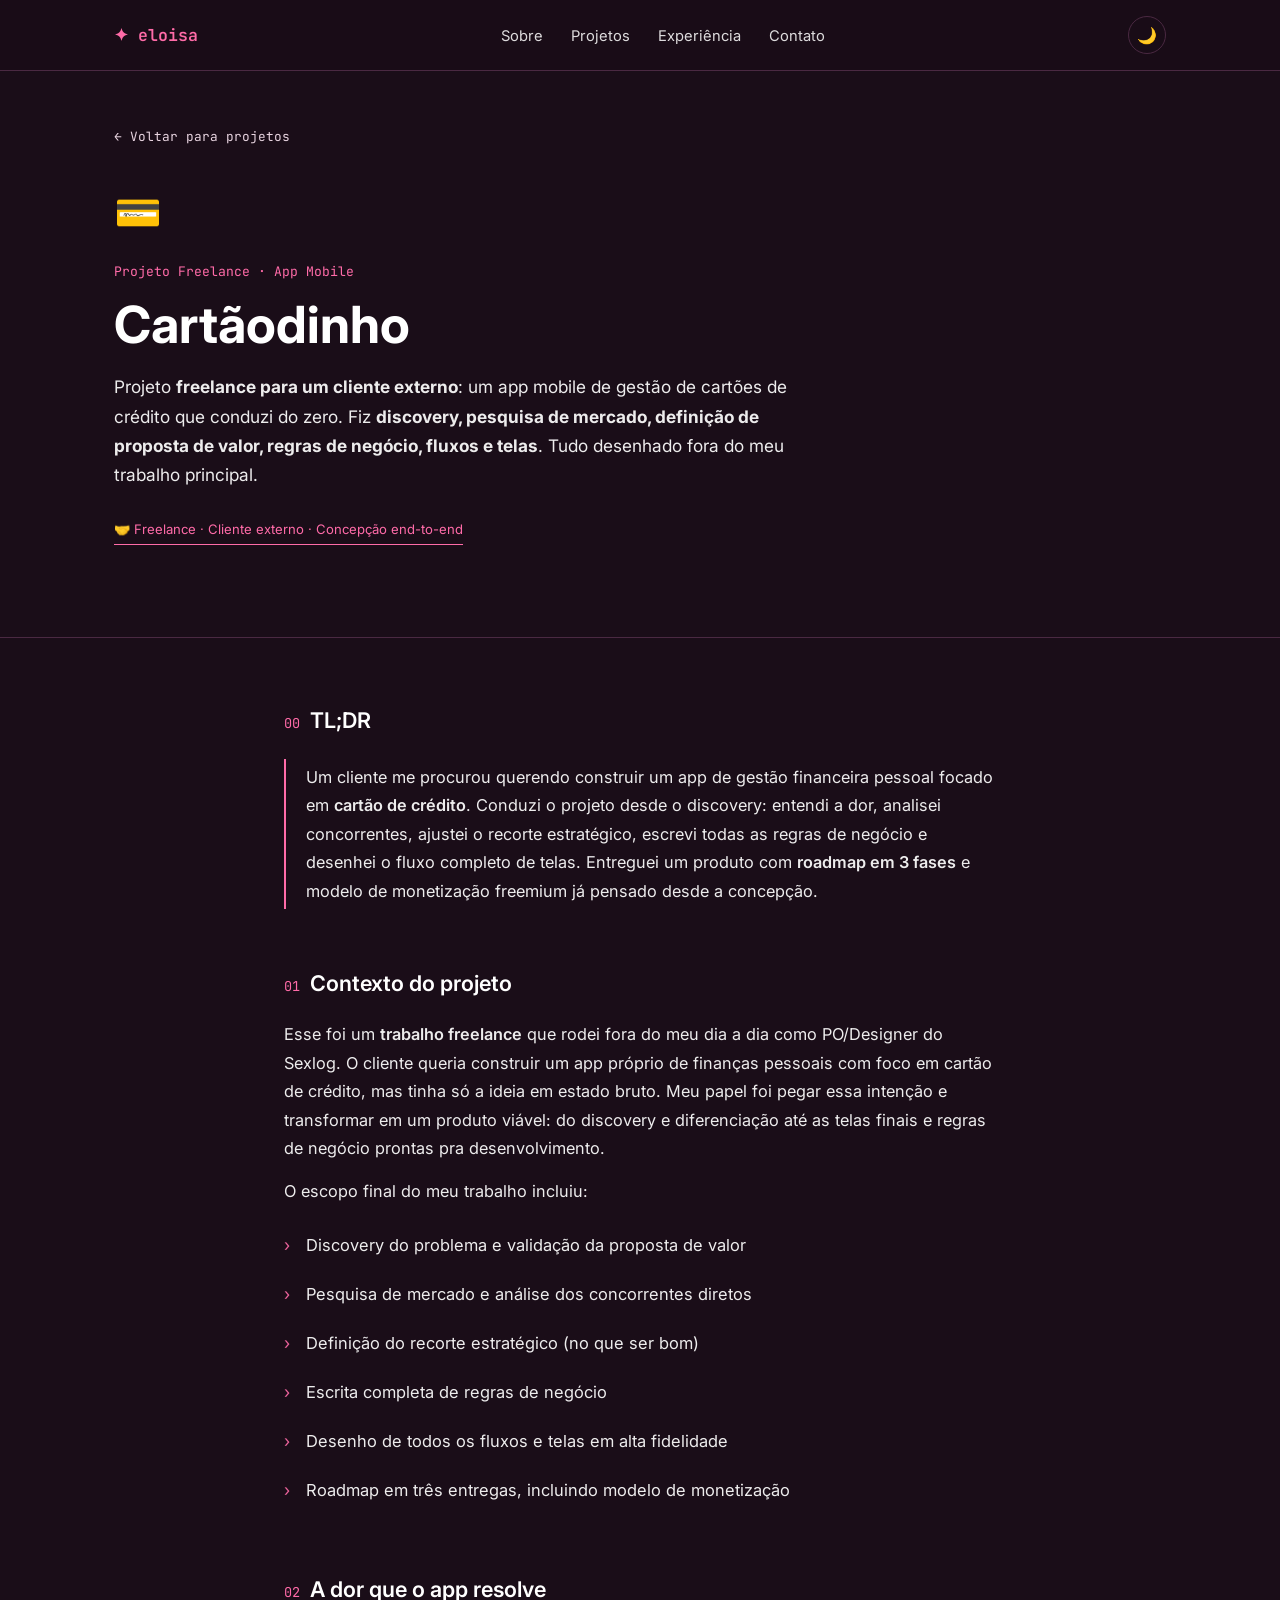
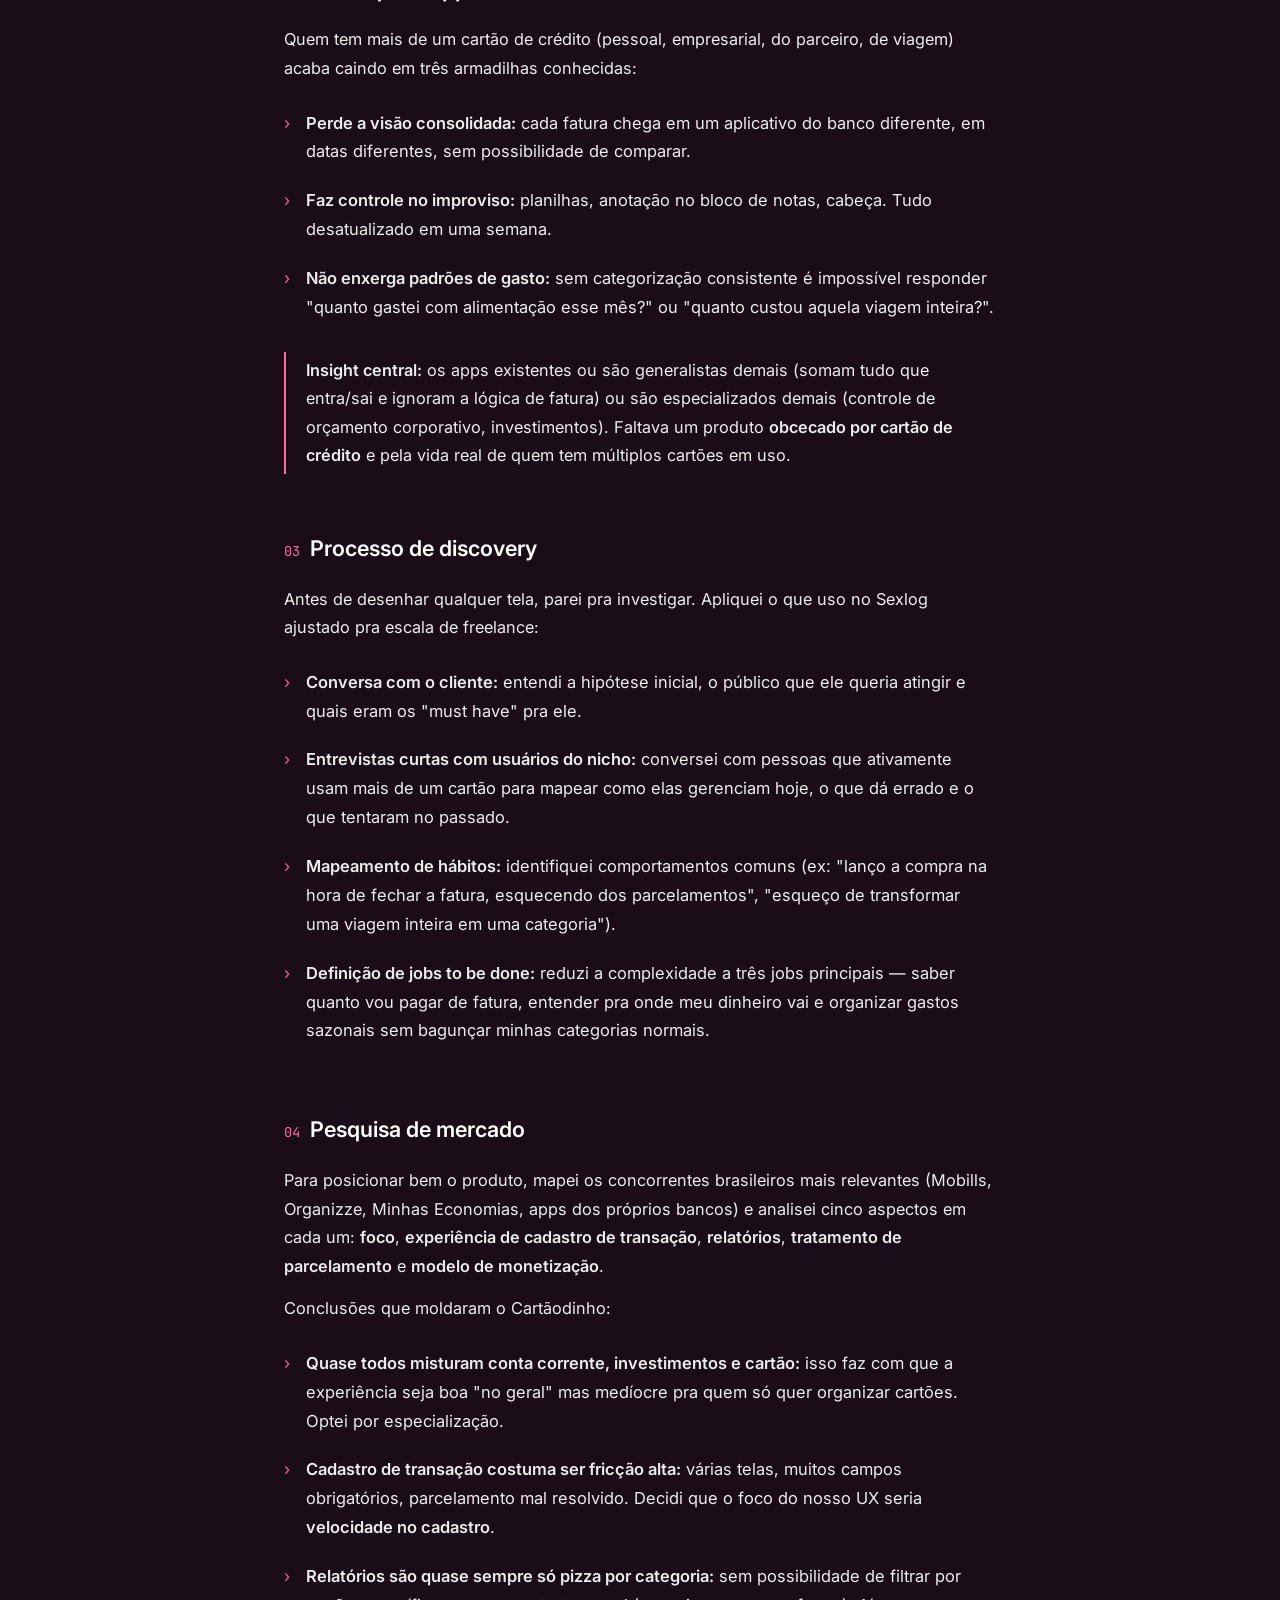
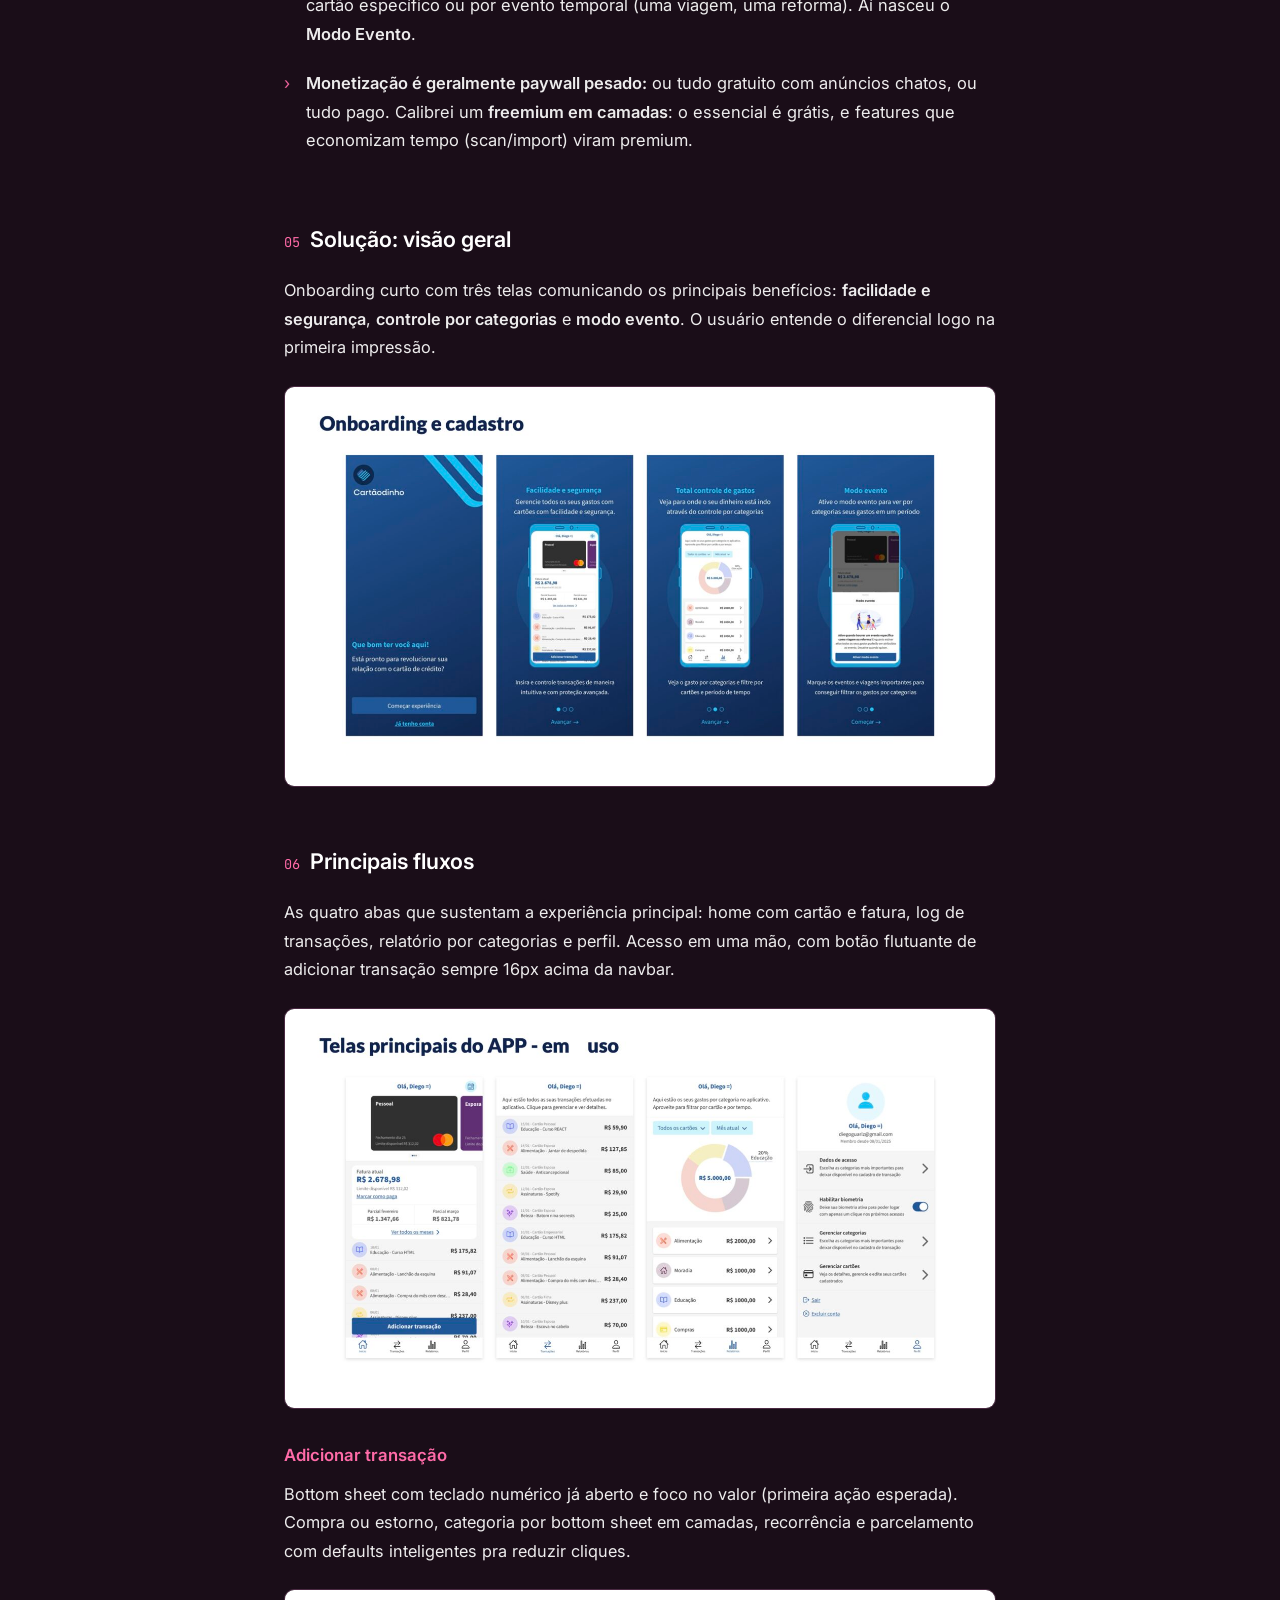
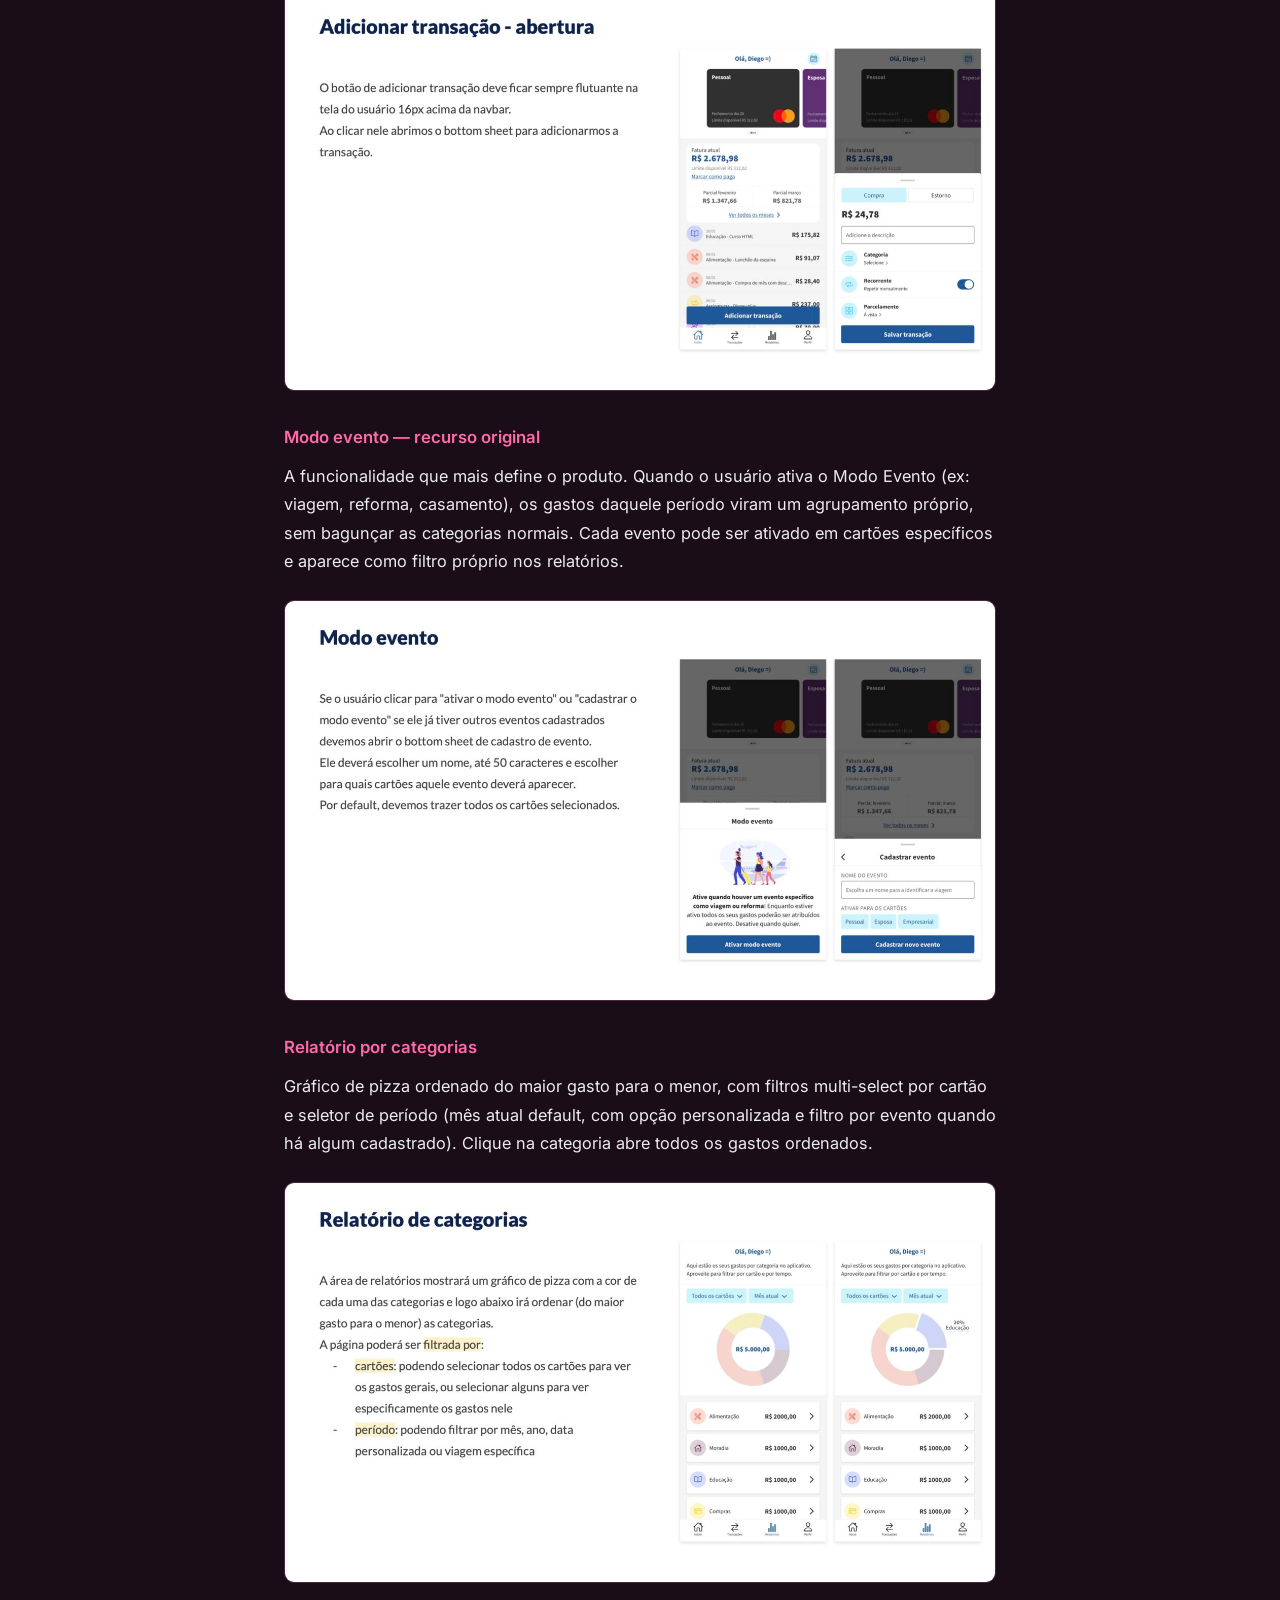
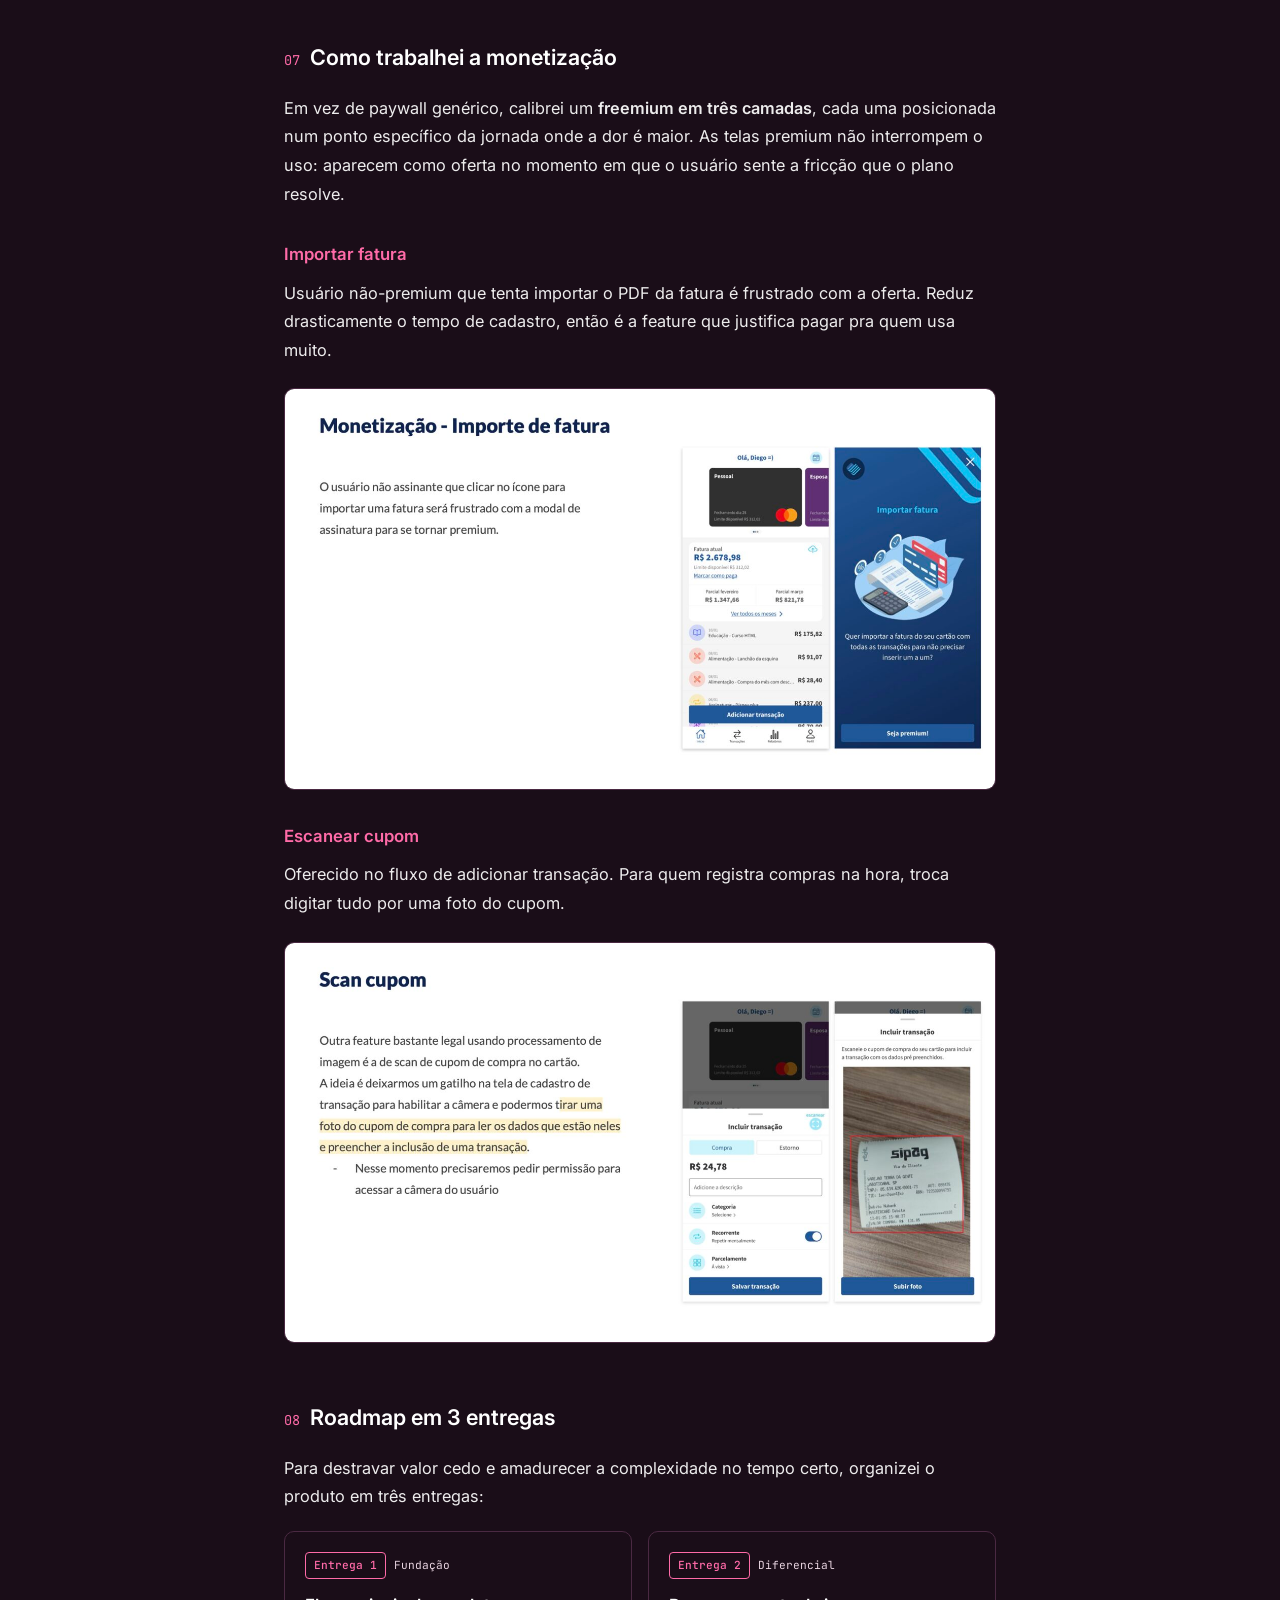
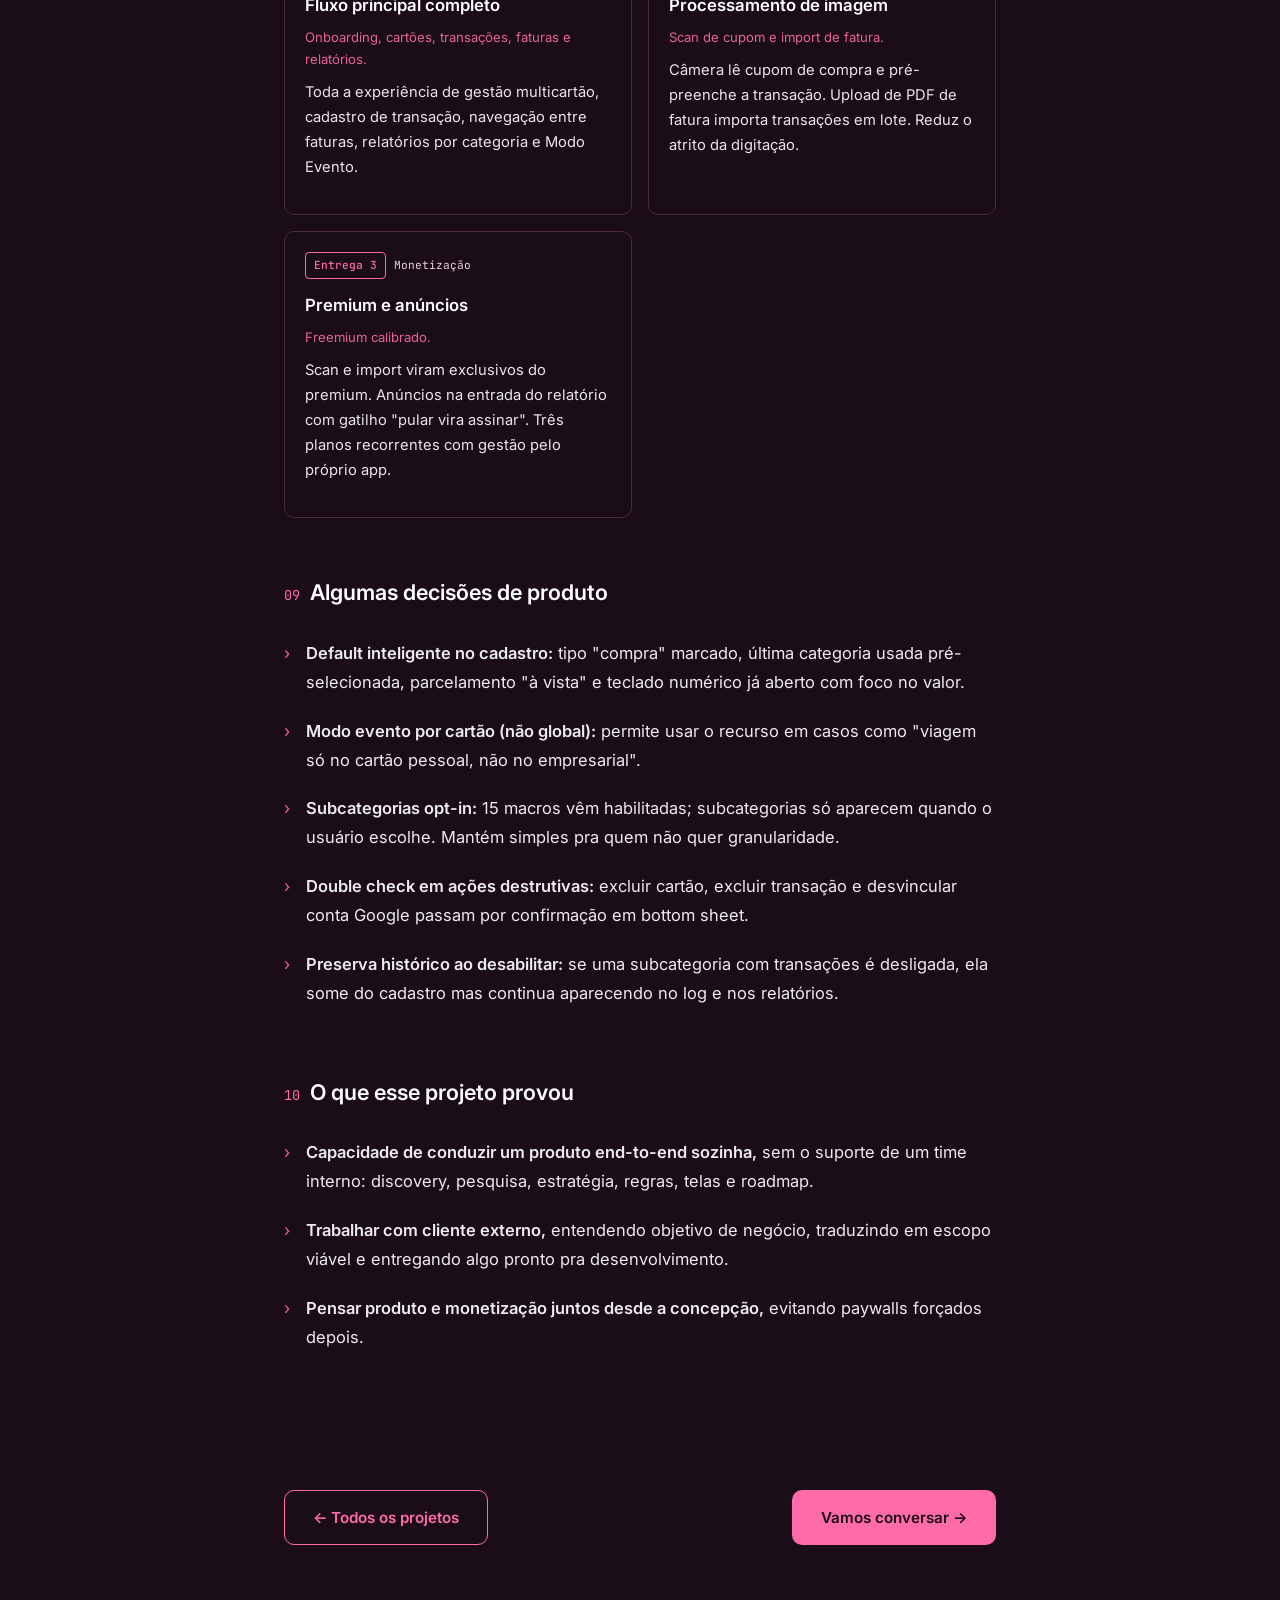
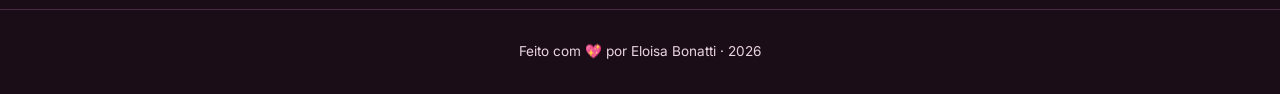
==== commit 43f138ec: "revert: voltar para os prints dos slides nas seções de fluxos e monetização" ====
--- a/projetos/cartaodinho.html
+++ b/projetos/cartaodinho.html
@@ -191,73 +191,100 @@
       </ul>
     </section>
 
+    <!-- ONBOARDING -->
+    <section class="case-section">
+      <h2><span class="case-section__num">05</span> Solução: visão geral</h2>
+      <p>
+        Onboarding curto com três telas comunicando os principais benefícios:
+        <strong>facilidade e segurança</strong>, <strong>controle por
+        categorias</strong> e <strong>modo evento</strong>. O usuário entende o
+        diferencial logo na primeira impressão.
+      </p>
+      <figure class="screenshot">
+        <img src="../public/cartaodinho/slide-05.jpg" alt="Telas de onboarding do Cartãodinho mostrando os benefícios principais" loading="lazy" />
+      </figure>
+    </section>
+
     <!-- TELAS PRINCIPAIS -->
     <section class="case-section">
-      <h2><span class="case-section__num">05</span> Principais fluxos</h2>
-      <p>
-        Duas telas concentram o uso diário do app: a <strong>home</strong>, com
-        carrossel de cartões, resumo da fatura atual e log das últimas transações;
-        e o <strong>relatório por categorias</strong>, com gráfico de pizza,
-        filtros por cartão e por período.
-      </p>
-      <div class="screen-row screen-row--2">
-        <figure class="phone-screen">
-          <img src="../public/cartaodinho/home.jpg" alt="Tela home: cartões em carrossel, resumo da fatura e log de transações" loading="lazy" />
-          <span class="phone-caption">Home</span>
-        </figure>
-        <figure class="phone-screen">
-          <img src="../public/cartaodinho/relatorios.jpg" alt="Tela de relatório por categorias com gráfico de pizza" loading="lazy" />
-          <span class="phone-caption">Relatórios</span>
-        </figure>
-      </div>
+      <h2><span class="case-section__num">06</span> Principais fluxos</h2>
+      <p>
+        As quatro abas que sustentam a experiência principal: home com cartão e
+        fatura, log de transações, relatório por categorias e perfil. Acesso em
+        uma mão, com botão flutuante de adicionar transação sempre 16px acima
+        da navbar.
+      </p>
+      <figure class="screenshot">
+        <img src="../public/cartaodinho/slide-14.jpg" alt="As 4 telas principais: home, transações, relatórios e perfil" loading="lazy" />
+      </figure>
+
+      <h3 class="screen-title">Adicionar transação</h3>
+      <p>
+        Bottom sheet com teclado numérico já aberto e foco no valor (primeira
+        ação esperada). Compra ou estorno, categoria por bottom sheet em camadas,
+        recorrência e parcelamento com defaults inteligentes pra reduzir cliques.
+      </p>
+      <figure class="screenshot">
+        <img src="../public/cartaodinho/slide-16.jpg" alt="Fluxo de adicionar transação" loading="lazy" />
+      </figure>
+
+      <h3 class="screen-title">Modo evento — recurso original</h3>
+      <p>
+        A funcionalidade que mais define o produto. Quando o usuário ativa o
+        Modo Evento (ex: viagem, reforma, casamento), os gastos daquele período
+        viram um agrupamento próprio, sem bagunçar as categorias normais. Cada
+        evento pode ser ativado em cartões específicos e aparece como filtro
+        próprio nos relatórios.
+      </p>
+      <figure class="screenshot">
+        <img src="../public/cartaodinho/slide-36.jpg" alt="Modo evento: ativação e cadastro" loading="lazy" />
+      </figure>
+
+      <h3 class="screen-title">Relatório por categorias</h3>
+      <p>
+        Gráfico de pizza ordenado do maior gasto para o menor, com filtros
+        multi-select por cartão e seletor de período (mês atual default, com
+        opção personalizada e filtro por evento quando há algum cadastrado).
+        Clique na categoria abre todos os gastos ordenados.
+      </p>
+      <figure class="screenshot">
+        <img src="../public/cartaodinho/slide-43.jpg" alt="Tela de relatório de categorias" loading="lazy" />
+      </figure>
     </section>
 
     <!-- MONETIZAÇÃO -->
     <section class="case-section">
-      <h2><span class="case-section__num">06</span> Como trabalhei a monetização</h2>
+      <h2><span class="case-section__num">07</span> Como trabalhei a monetização</h2>
       <p>
         Em vez de paywall genérico, calibrei um <strong>freemium em três
         camadas</strong>, cada uma posicionada num ponto específico da jornada
-        onde a dor é maior. As telas premium não interrompem o uso, elas
-        aparecem como oferta no momento em que o usuário sente a fricção que o
-        plano resolve.
-      </p>
-      <div class="screen-row screen-row--3">
-        <figure class="phone-screen">
-          <img src="../public/cartaodinho/importar.jpg" alt="Tela de premium: importar fatura do cartão de crédito" loading="lazy" />
-          <span class="phone-caption">Importar fatura</span>
-        </figure>
-        <figure class="phone-screen">
-          <img src="../public/cartaodinho/escanear.jpg" alt="Tela de premium: escanear cupom de compra" loading="lazy" />
-          <span class="phone-caption">Escanear cupom</span>
-        </figure>
-        <figure class="phone-screen">
-          <img src="../public/cartaodinho/anuncios.jpg" alt="Tela de premium: navegar sem anúncios" loading="lazy" />
-          <span class="phone-caption">Sem anúncios</span>
-        </figure>
-      </div>
-      <ul class="bullet-list">
-        <li>
-          <strong>Importar fatura:</strong> aparece quando o usuário não-premium
-          tenta importar o PDF da fatura. Reduz drasticamente o tempo de
-          cadastro, então é a feature que justifica pagar pra quem usa muito.
-        </li>
-        <li>
-          <strong>Escanear cupom:</strong> oferecido no fluxo de adicionar
-          transação. Para quem registra compras na hora, troca digitar tudo por
-          uma foto do cupom.
-        </li>
-        <li>
-          <strong>Sem anúncios:</strong> usuários free veem um anúncio na
-          entrada do relatório. Oferece pular como gatilho de assinatura,
-          monetizando inclusive quem permanece grátis.
-        </li>
-      </ul>
+        onde a dor é maior. As telas premium não interrompem o uso: aparecem
+        como oferta no momento em que o usuário sente a fricção que o plano resolve.
+      </p>
+
+      <h3 class="screen-title">Importar fatura</h3>
+      <p>
+        Usuário não-premium que tenta importar o PDF da fatura é frustrado com
+        a oferta. Reduz drasticamente o tempo de cadastro, então é a feature
+        que justifica pagar pra quem usa muito.
+      </p>
+      <figure class="screenshot">
+        <img src="../public/cartaodinho/slide-69.jpg" alt="Tela de frustração para importar fatura, levando ao premium" loading="lazy" />
+      </figure>
+
+      <h3 class="screen-title">Escanear cupom</h3>
+      <p>
+        Oferecido no fluxo de adicionar transação. Para quem registra compras
+        na hora, troca digitar tudo por uma foto do cupom.
+      </p>
+      <figure class="screenshot">
+        <img src="../public/cartaodinho/slide-65.jpg" alt="Tela de frustração para escanear cupom, levando ao premium" loading="lazy" />
+      </figure>
     </section>
 
     <!-- ROADMAP -->
     <section class="case-section">
-      <h2><span class="case-section__num">07</span> Roadmap em 3 entregas</h2>
+      <h2><span class="case-section__num">08</span> Roadmap em 3 entregas</h2>
       <p>
         Para destravar valor cedo e amadurecer a complexidade no tempo certo,
         organizei o produto em três entregas:
@@ -307,7 +334,7 @@
 
     <!-- DECISÕES -->
     <section class="case-section">
-      <h2><span class="case-section__num">08</span> Algumas decisões de produto</h2>
+      <h2><span class="case-section__num">09</span> Algumas decisões de produto</h2>
       <ul class="bullet-list">
         <li>
           <strong>Default inteligente no cadastro:</strong> tipo "compra" marcado,
@@ -338,7 +365,7 @@
 
     <!-- ENCERRAMENTO -->
     <section class="case-section">
-      <h2><span class="case-section__num">09</span> O que esse projeto provou</h2>
+      <h2><span class="case-section__num">10</span> O que esse projeto provou</h2>
       <ul class="bullet-list">
         <li>
           <strong>Capacidade de conduzir um produto end-to-end sozinha,</strong>
--- a/src/styles/case.css
+++ b/src/styles/case.css
@@ -273,19 +273,21 @@
   color: var(--accent);
 }
 
-/* Telas individuais lado a lado (mockups limpos) */
+/* Telas individuais lado a lado (mockups sem moldura) */
 .screen-row {
   display: grid;
-  gap: 18px;
-  margin: 24px 0 32px;
-}
-.screen-row--2 { grid-template-columns: repeat(2, 1fr); max-width: 560px; }
+  gap: 24px;
+  margin: 32px 0;
+  align-items: end;
+  justify-items: center;
+}
+.screen-row--2 { grid-template-columns: repeat(2, 1fr); max-width: 480px; margin-left: 0; margin-right: 0; }
 .screen-row--3 { grid-template-columns: repeat(3, 1fr); }
 .phone-screen {
-  border-radius: 16px;
-  overflow: hidden;
-  background: var(--surface);
+  margin: 0;
   display: block;
+  max-width: 220px;
+  width: 100%;
 }
 .phone-screen img {
   display: block;
@@ -296,13 +298,17 @@
   display: block;
   text-align: center;
   margin-top: 10px;
-  font-size: 0.82rem;
-  color: var(--accent);
+  font-size: 0.78rem;
+  color: var(--text-muted);
   font-family: 'JetBrains Mono', monospace;
 }
 @media (max-width: 640px) {
-  .screen-row--3 { grid-template-columns: 1fr; max-width: 280px; margin-left: auto; margin-right: auto; }
-  .screen-row--2 { grid-template-columns: 1fr; max-width: 280px; margin-left: auto; margin-right: auto; }
+  .screen-row--3, .screen-row--2 {
+    grid-template-columns: 1fr;
+    max-width: 220px;
+    margin-left: auto;
+    margin-right: auto;
+  }
 }
 
 /* SOON CARD */
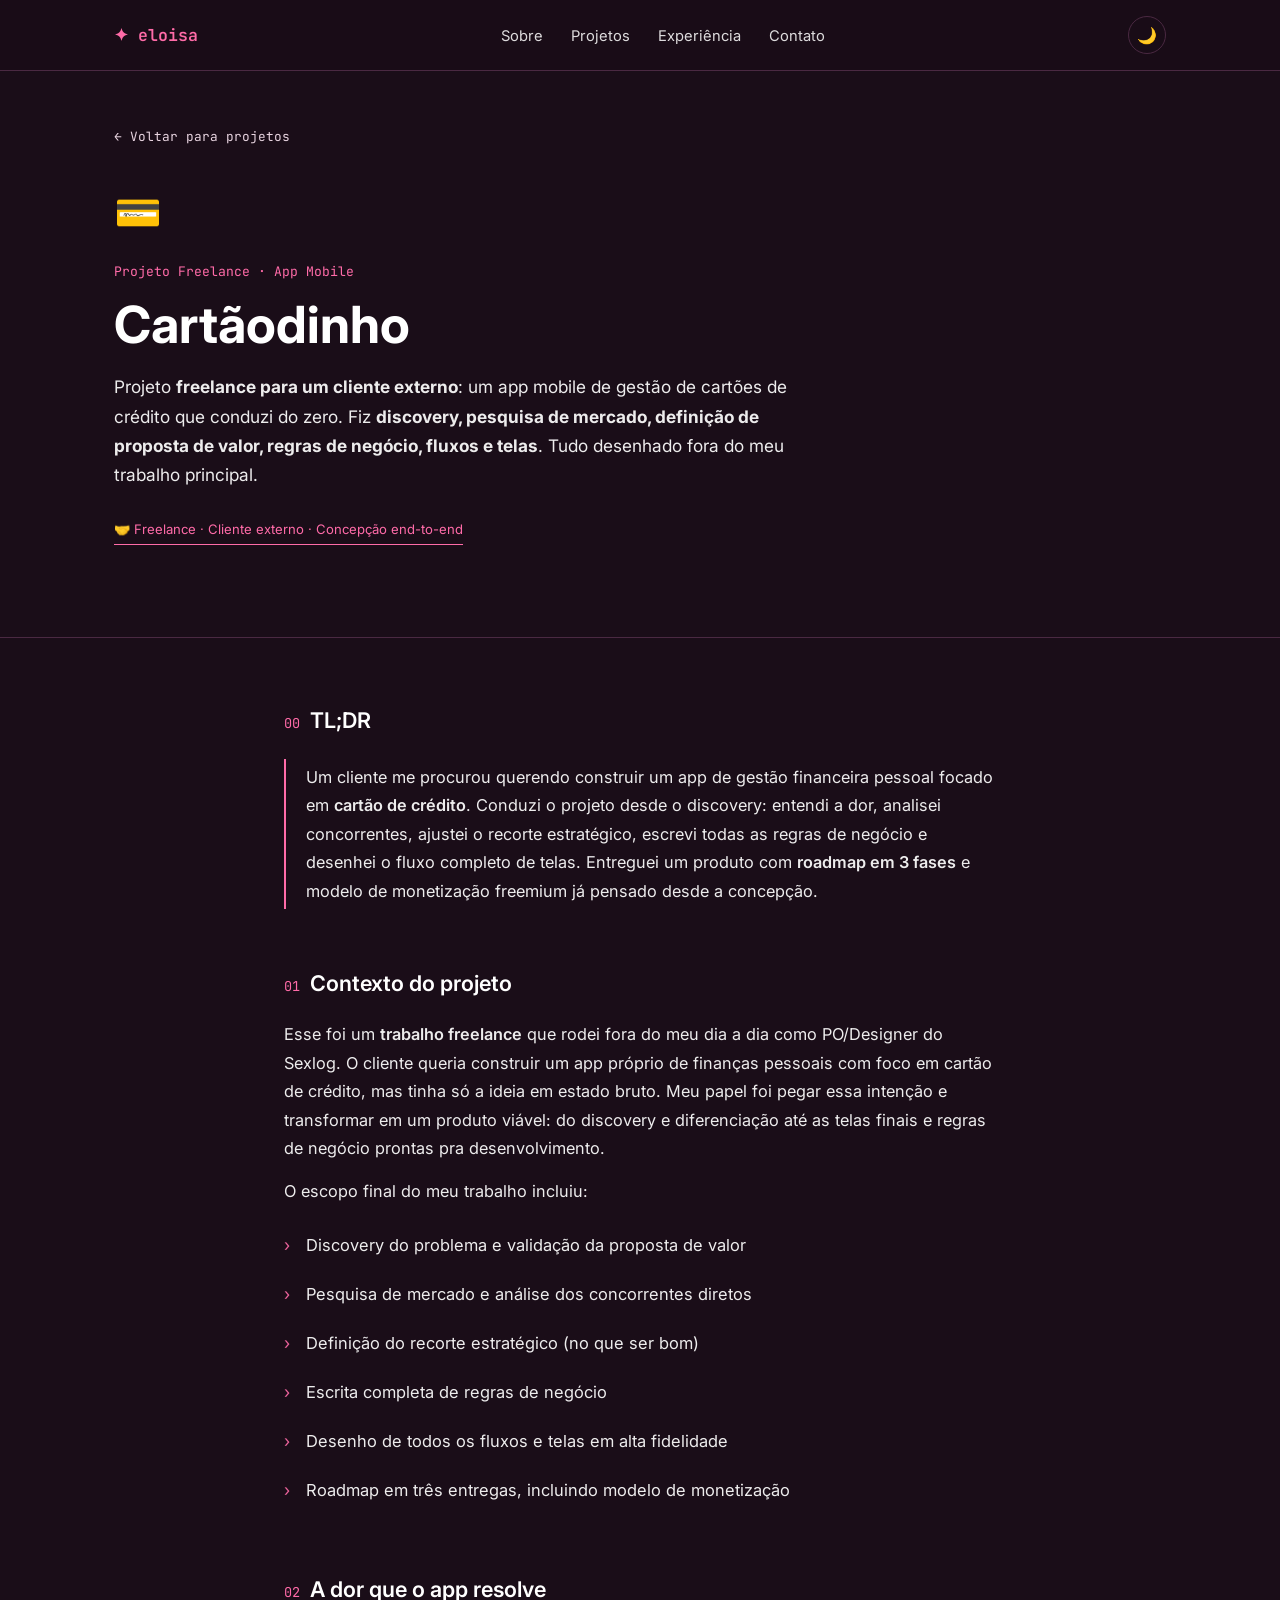
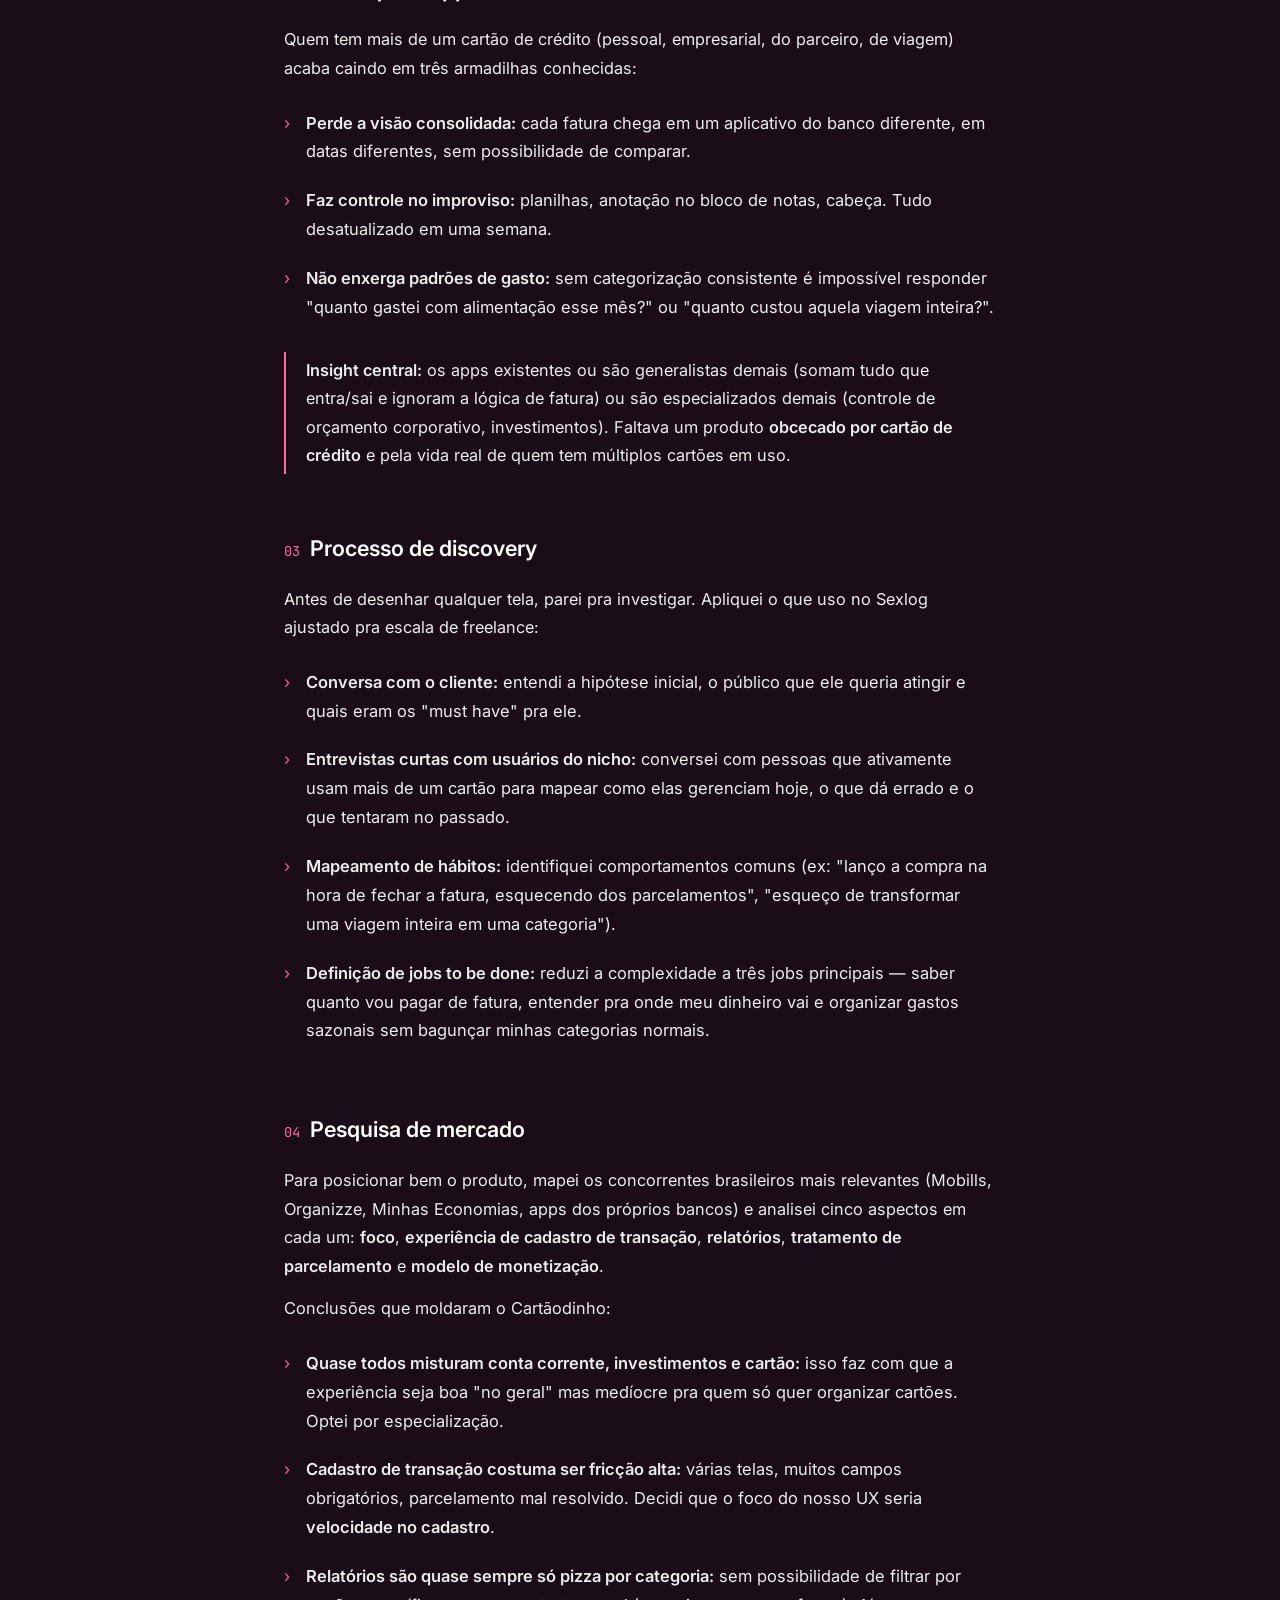
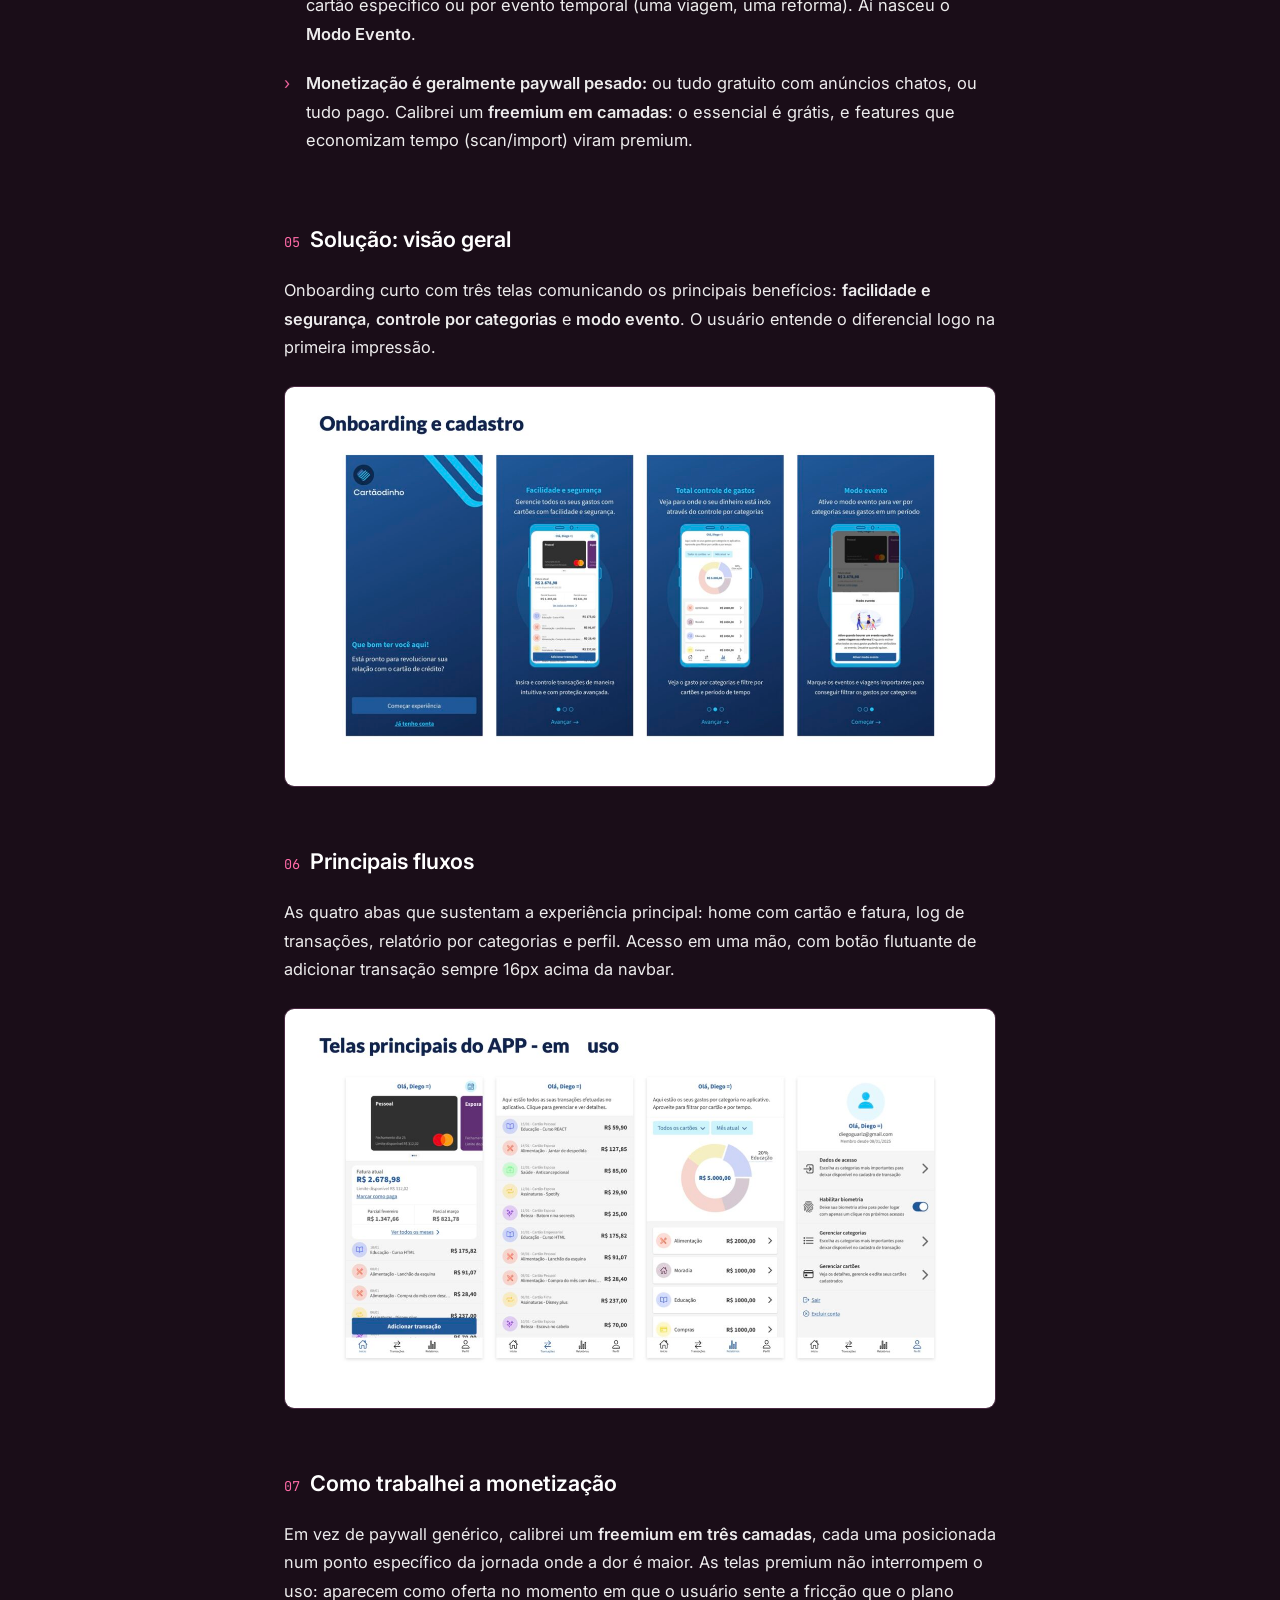
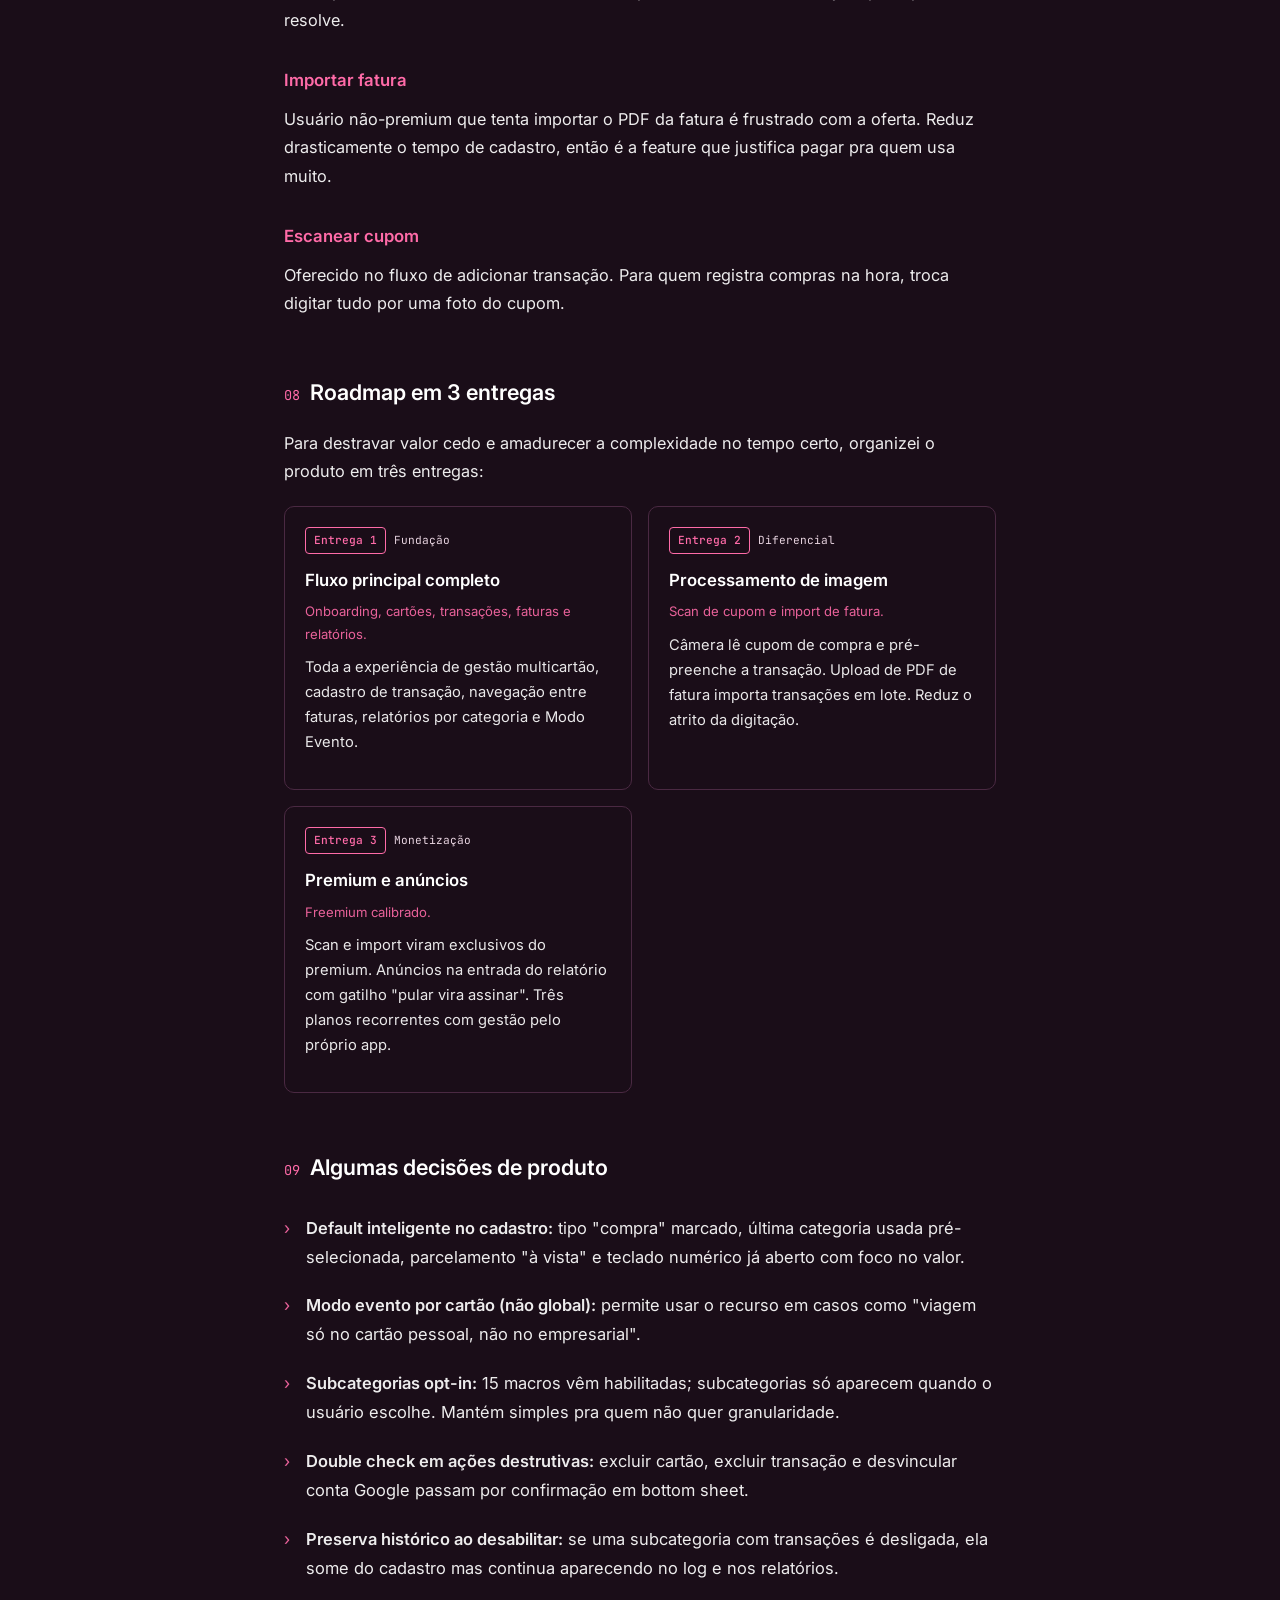
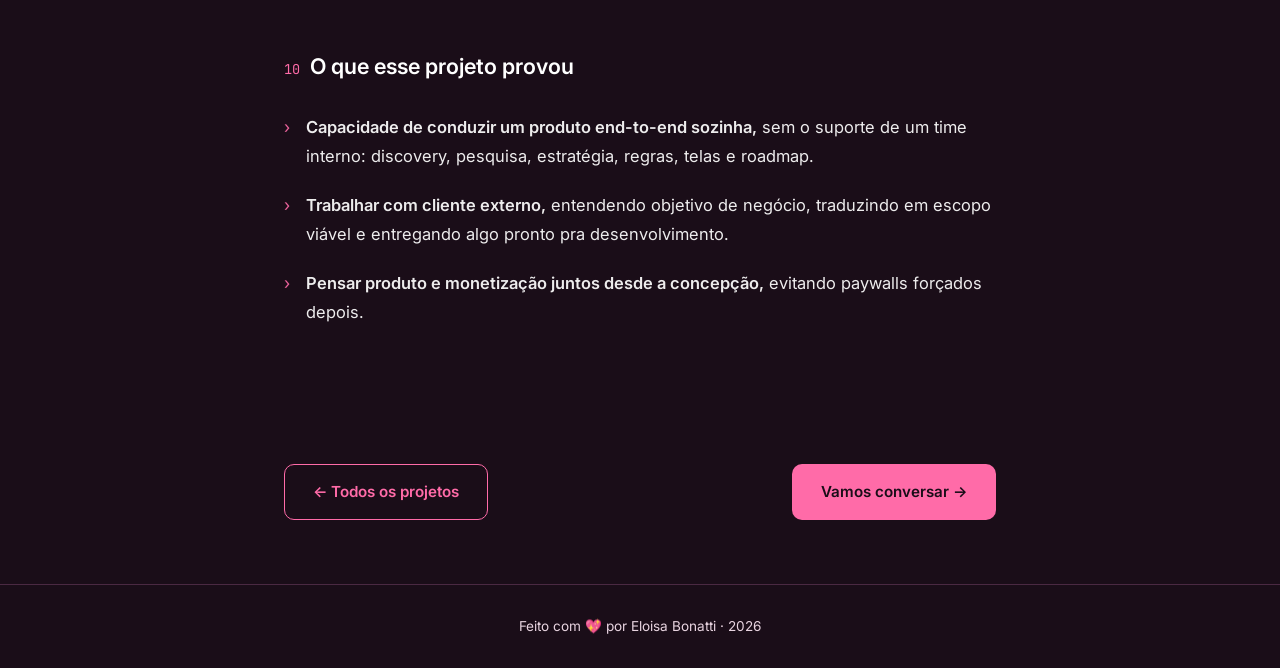
==== commit b08c1214: "feat: remover subseções de adicionar transação, modo evento, relatórios e imagens de monetização" ====
--- a/projetos/cartaodinho.html
+++ b/projetos/cartaodinho.html
@@ -217,39 +217,6 @@
       <figure class="screenshot">
         <img src="../public/cartaodinho/slide-14.jpg" alt="As 4 telas principais: home, transações, relatórios e perfil" loading="lazy" />
       </figure>
-
-      <h3 class="screen-title">Adicionar transação</h3>
-      <p>
-        Bottom sheet com teclado numérico já aberto e foco no valor (primeira
-        ação esperada). Compra ou estorno, categoria por bottom sheet em camadas,
-        recorrência e parcelamento com defaults inteligentes pra reduzir cliques.
-      </p>
-      <figure class="screenshot">
-        <img src="../public/cartaodinho/slide-16.jpg" alt="Fluxo de adicionar transação" loading="lazy" />
-      </figure>
-
-      <h3 class="screen-title">Modo evento — recurso original</h3>
-      <p>
-        A funcionalidade que mais define o produto. Quando o usuário ativa o
-        Modo Evento (ex: viagem, reforma, casamento), os gastos daquele período
-        viram um agrupamento próprio, sem bagunçar as categorias normais. Cada
-        evento pode ser ativado em cartões específicos e aparece como filtro
-        próprio nos relatórios.
-      </p>
-      <figure class="screenshot">
-        <img src="../public/cartaodinho/slide-36.jpg" alt="Modo evento: ativação e cadastro" loading="lazy" />
-      </figure>
-
-      <h3 class="screen-title">Relatório por categorias</h3>
-      <p>
-        Gráfico de pizza ordenado do maior gasto para o menor, com filtros
-        multi-select por cartão e seletor de período (mês atual default, com
-        opção personalizada e filtro por evento quando há algum cadastrado).
-        Clique na categoria abre todos os gastos ordenados.
-      </p>
-      <figure class="screenshot">
-        <img src="../public/cartaodinho/slide-43.jpg" alt="Tela de relatório de categorias" loading="lazy" />
-      </figure>
     </section>
 
     <!-- MONETIZAÇÃO -->
@@ -268,18 +235,12 @@
         a oferta. Reduz drasticamente o tempo de cadastro, então é a feature
         que justifica pagar pra quem usa muito.
       </p>
-      <figure class="screenshot">
-        <img src="../public/cartaodinho/slide-69.jpg" alt="Tela de frustração para importar fatura, levando ao premium" loading="lazy" />
-      </figure>
 
       <h3 class="screen-title">Escanear cupom</h3>
       <p>
         Oferecido no fluxo de adicionar transação. Para quem registra compras
         na hora, troca digitar tudo por uma foto do cupom.
       </p>
-      <figure class="screenshot">
-        <img src="../public/cartaodinho/slide-65.jpg" alt="Tela de frustração para escanear cupom, levando ao premium" loading="lazy" />
-      </figure>
     </section>
 
     <!-- ROADMAP -->
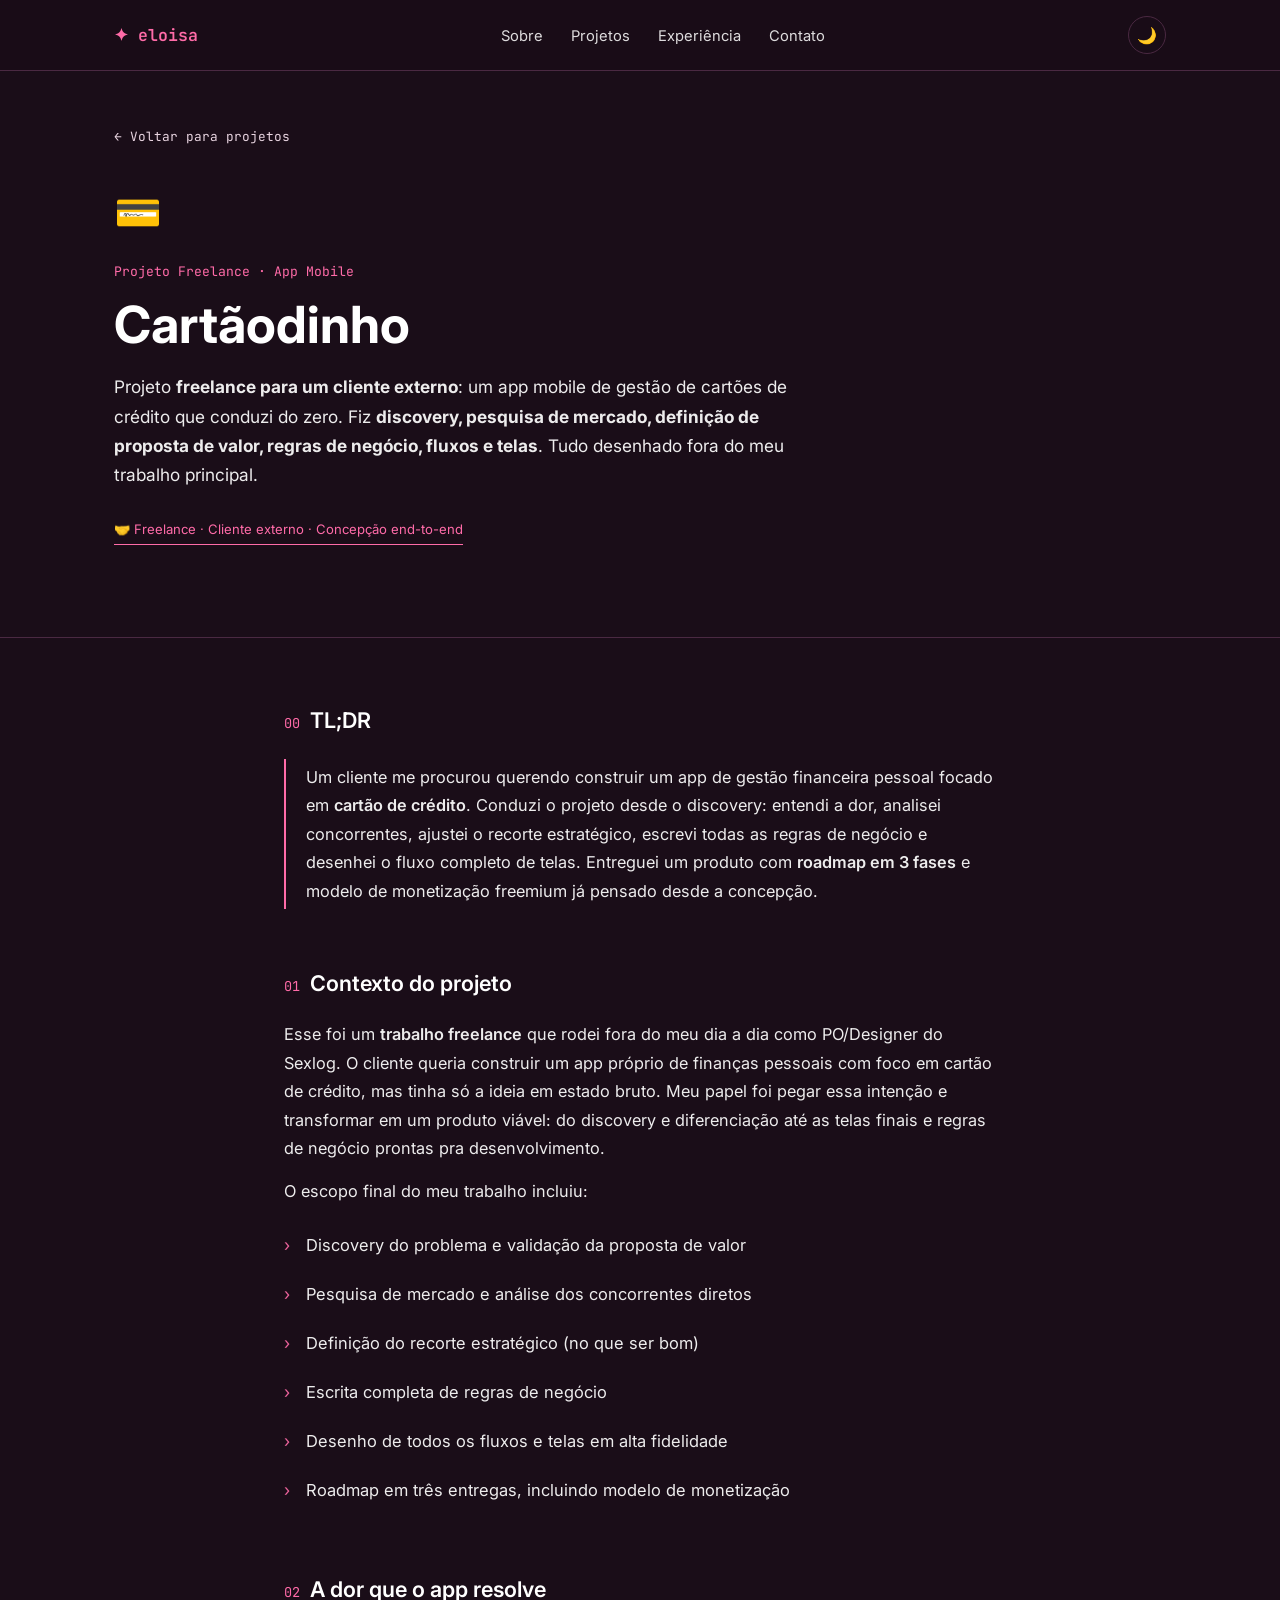
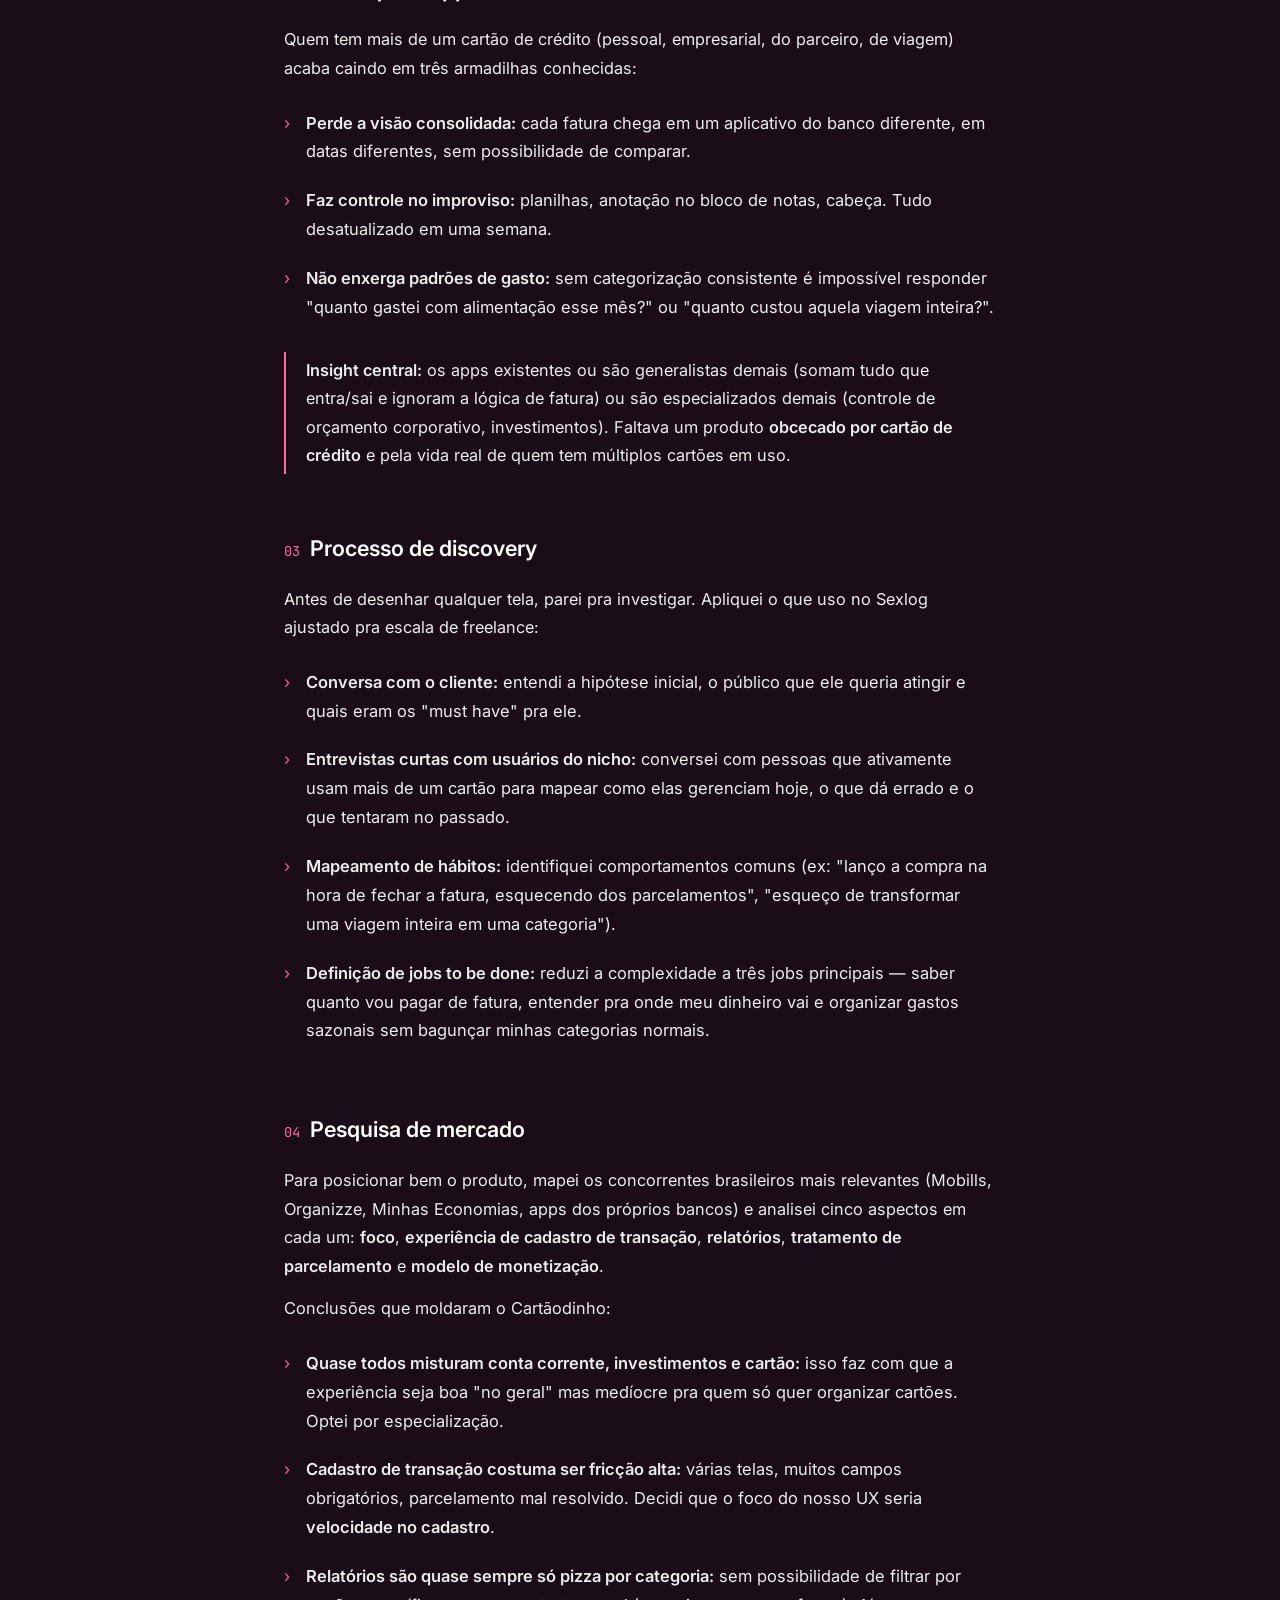
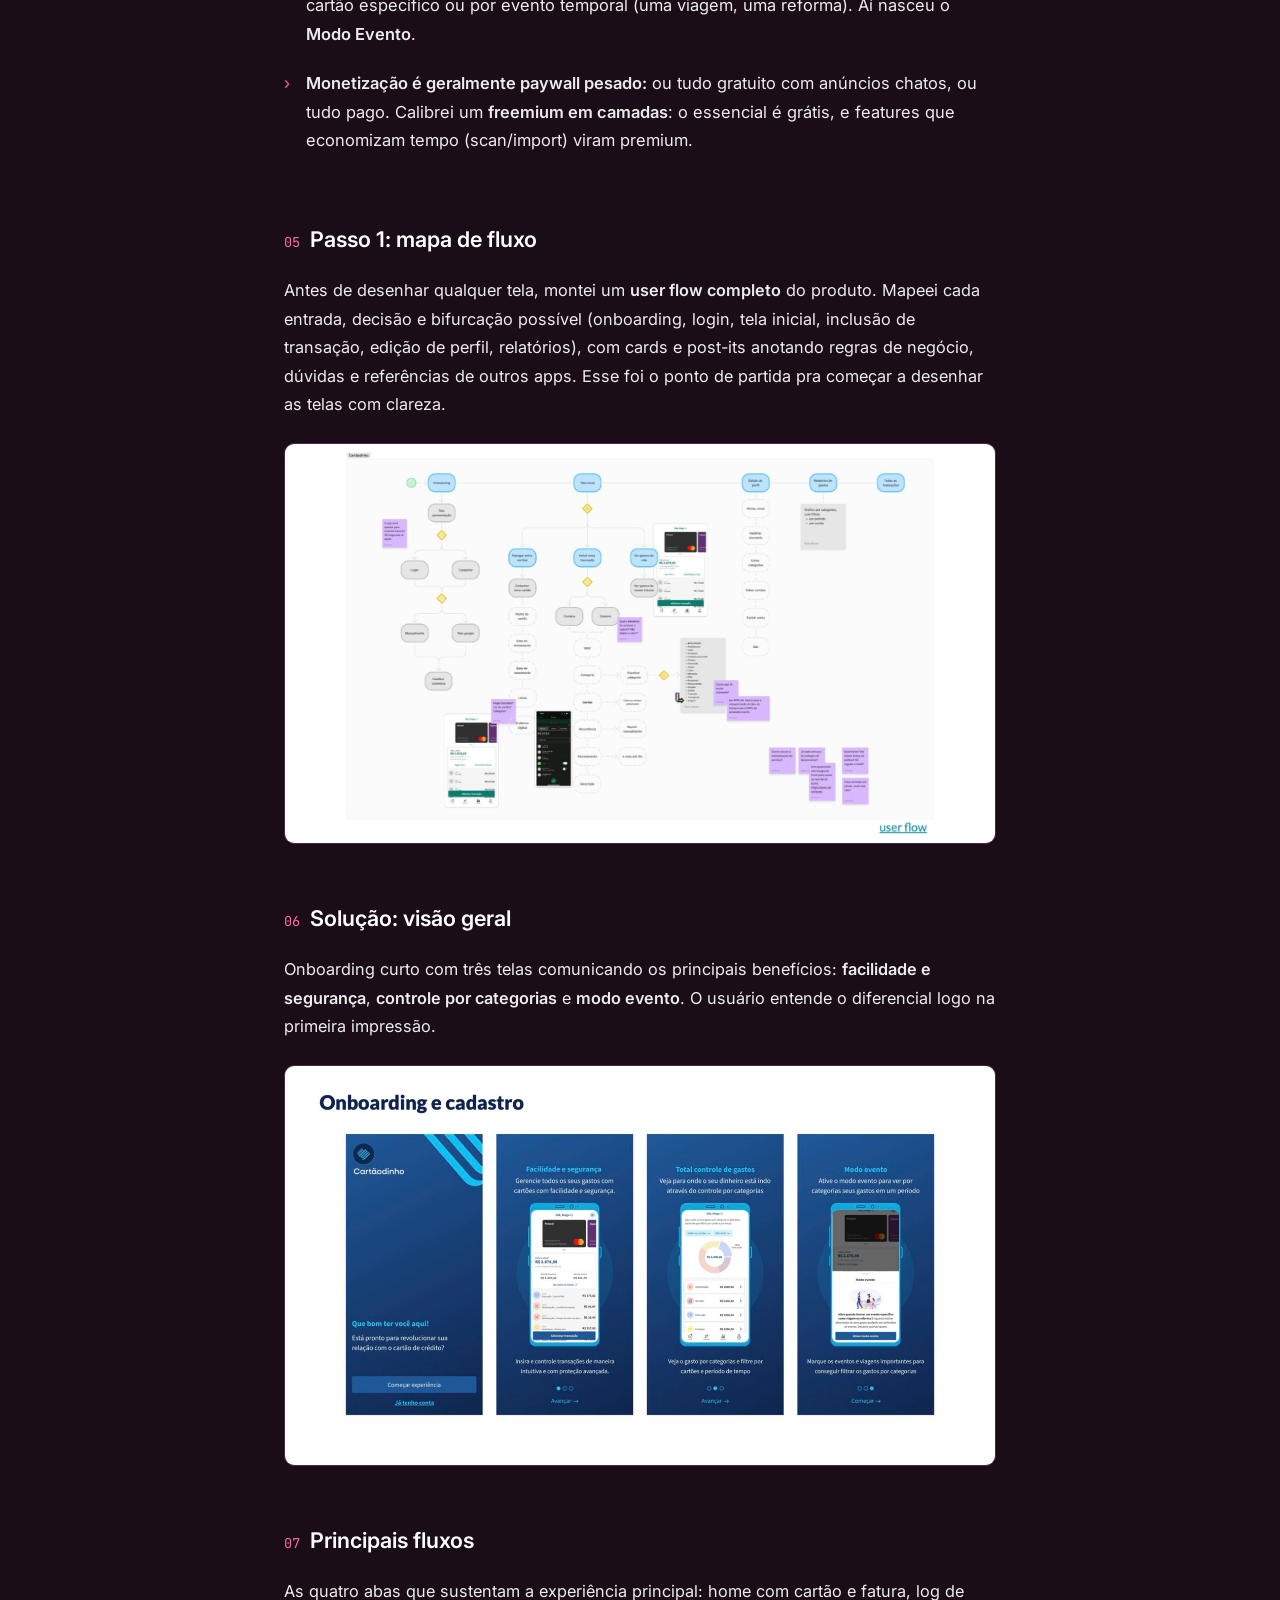
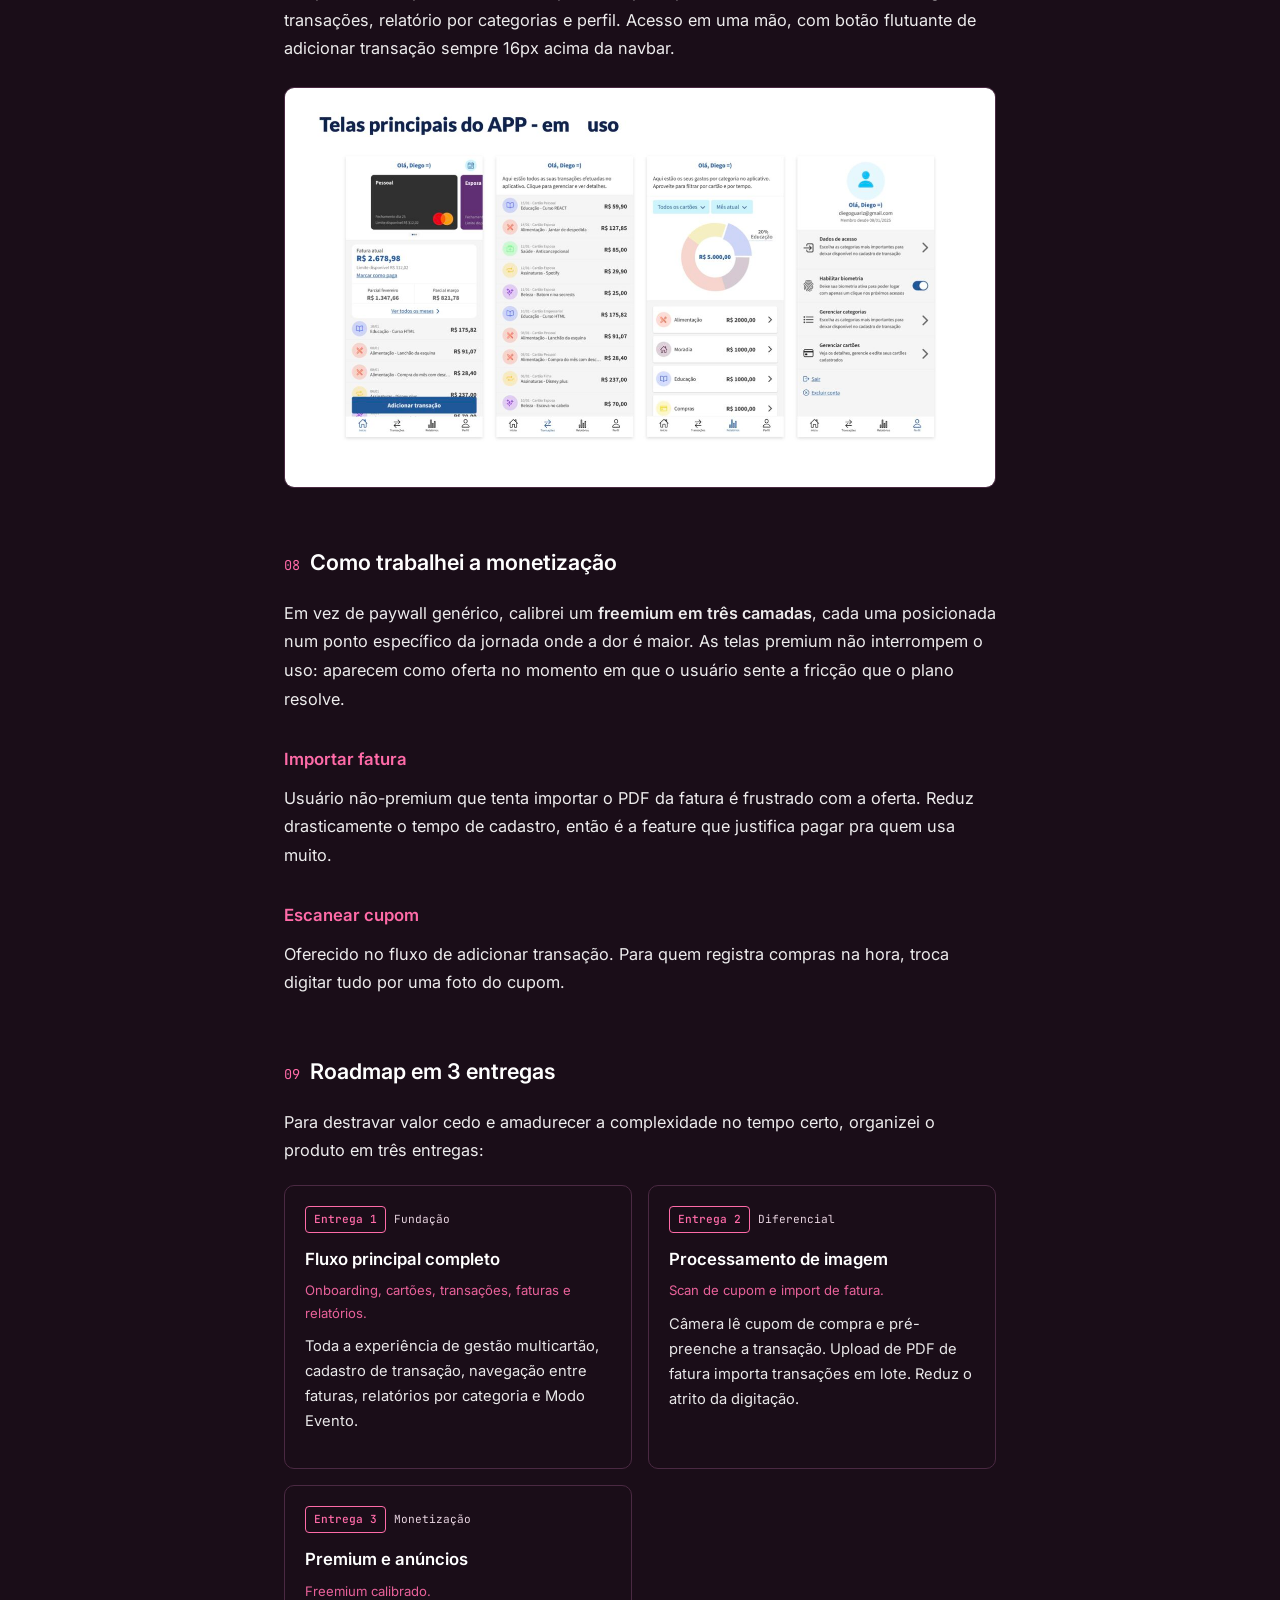
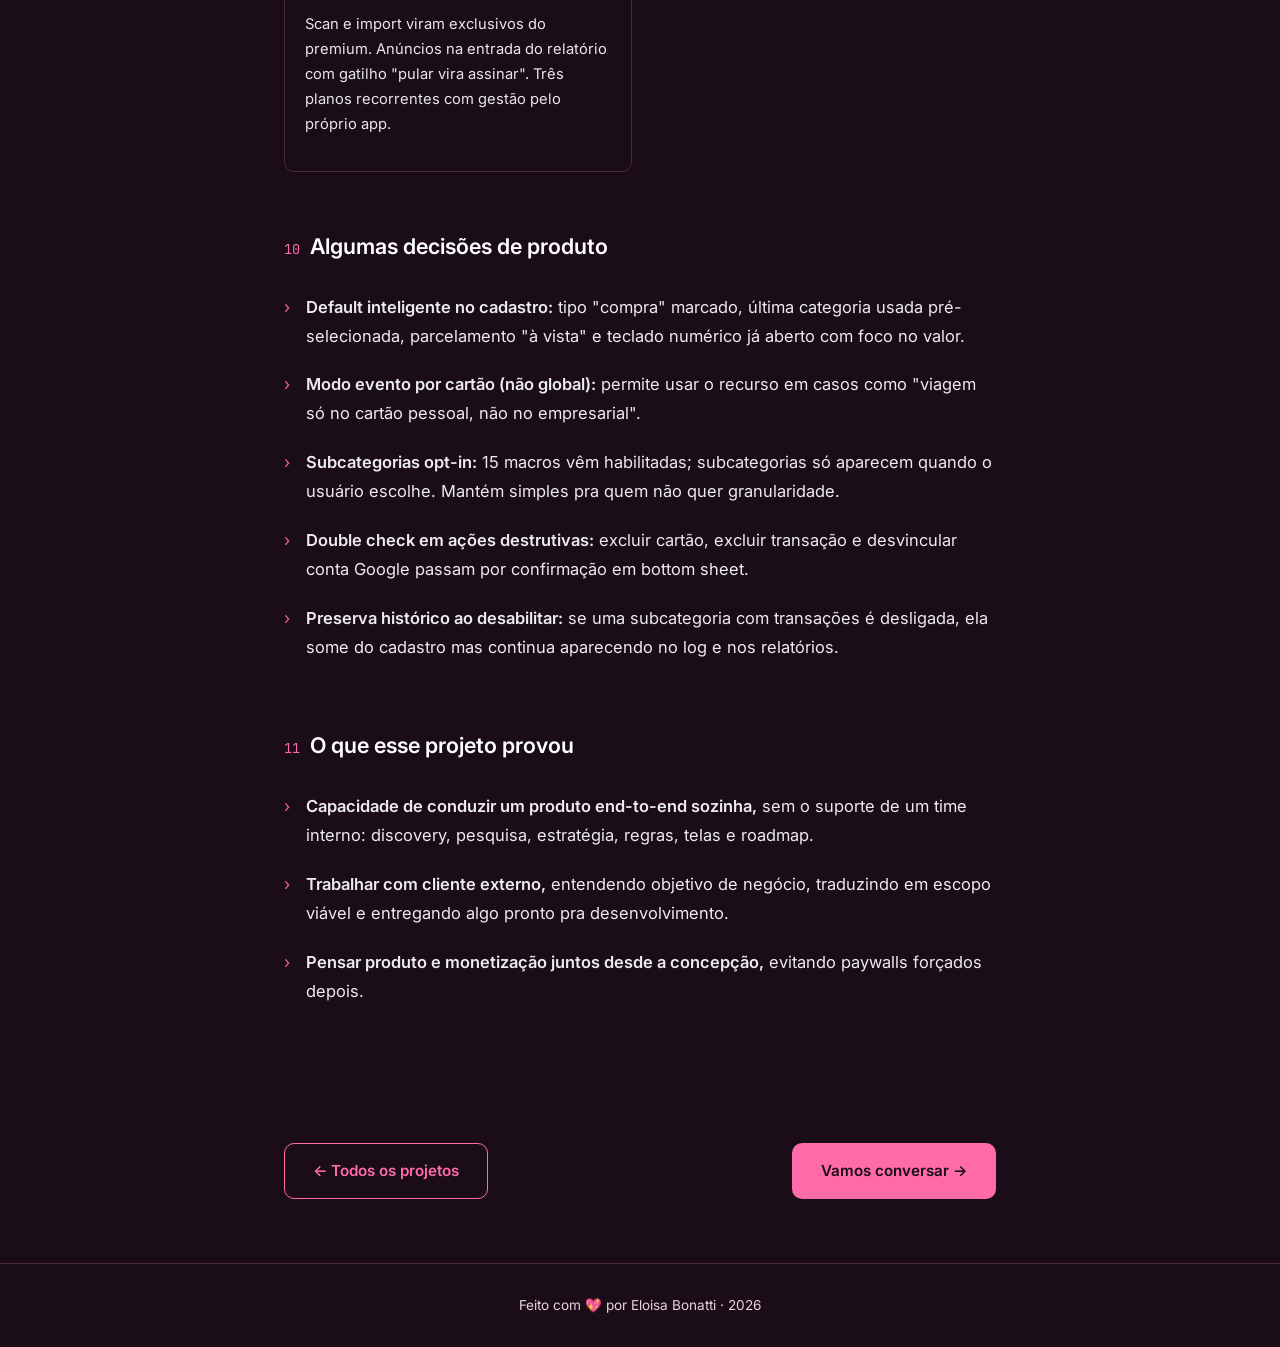
==== commit edecb0b1: "feat: adicionar user flow como passo 1 do projeto Cartãodinho" ====
--- a/projetos/cartaodinho.html
+++ b/projetos/cartaodinho.html
@@ -191,9 +191,25 @@
       </ul>
     </section>
 
+    <!-- USER FLOW -->
+    <section class="case-section">
+      <h2><span class="case-section__num">05</span> Passo 1: mapa de fluxo</h2>
+      <p>
+        Antes de desenhar qualquer tela, montei um <strong>user flow completo</strong>
+        do produto. Mapeei cada entrada, decisão e bifurcação possível
+        (onboarding, login, tela inicial, inclusão de transação, edição de
+        perfil, relatórios), com cards e post-its anotando regras de negócio,
+        dúvidas e referências de outros apps. Esse foi o ponto de partida pra
+        começar a desenhar as telas com clareza.
+      </p>
+      <figure class="screenshot">
+        <img src="../public/cartaodinho/userflow.jpg" alt="User flow do Cartãodinho: diagrama completo com onboarding, tela inicial, inclusão de transação, edição de perfil e relatórios" loading="lazy" />
+      </figure>
+    </section>
+
     <!-- ONBOARDING -->
     <section class="case-section">
-      <h2><span class="case-section__num">05</span> Solução: visão geral</h2>
+      <h2><span class="case-section__num">06</span> Solução: visão geral</h2>
       <p>
         Onboarding curto com três telas comunicando os principais benefícios:
         <strong>facilidade e segurança</strong>, <strong>controle por
@@ -207,7 +223,7 @@
 
     <!-- TELAS PRINCIPAIS -->
     <section class="case-section">
-      <h2><span class="case-section__num">06</span> Principais fluxos</h2>
+      <h2><span class="case-section__num">07</span> Principais fluxos</h2>
       <p>
         As quatro abas que sustentam a experiência principal: home com cartão e
         fatura, log de transações, relatório por categorias e perfil. Acesso em
@@ -221,7 +237,7 @@
 
     <!-- MONETIZAÇÃO -->
     <section class="case-section">
-      <h2><span class="case-section__num">07</span> Como trabalhei a monetização</h2>
+      <h2><span class="case-section__num">08</span> Como trabalhei a monetização</h2>
       <p>
         Em vez de paywall genérico, calibrei um <strong>freemium em três
         camadas</strong>, cada uma posicionada num ponto específico da jornada
@@ -245,7 +261,7 @@
 
     <!-- ROADMAP -->
     <section class="case-section">
-      <h2><span class="case-section__num">08</span> Roadmap em 3 entregas</h2>
+      <h2><span class="case-section__num">09</span> Roadmap em 3 entregas</h2>
       <p>
         Para destravar valor cedo e amadurecer a complexidade no tempo certo,
         organizei o produto em três entregas:
@@ -295,7 +311,7 @@
 
     <!-- DECISÕES -->
     <section class="case-section">
-      <h2><span class="case-section__num">09</span> Algumas decisões de produto</h2>
+      <h2><span class="case-section__num">10</span> Algumas decisões de produto</h2>
       <ul class="bullet-list">
         <li>
           <strong>Default inteligente no cadastro:</strong> tipo "compra" marcado,
@@ -326,7 +342,7 @@
 
     <!-- ENCERRAMENTO -->
     <section class="case-section">
-      <h2><span class="case-section__num">10</span> O que esse projeto provou</h2>
+      <h2><span class="case-section__num">11</span> O que esse projeto provou</h2>
       <ul class="bullet-list">
         <li>
           <strong>Capacidade de conduzir um produto end-to-end sozinha,</strong>
